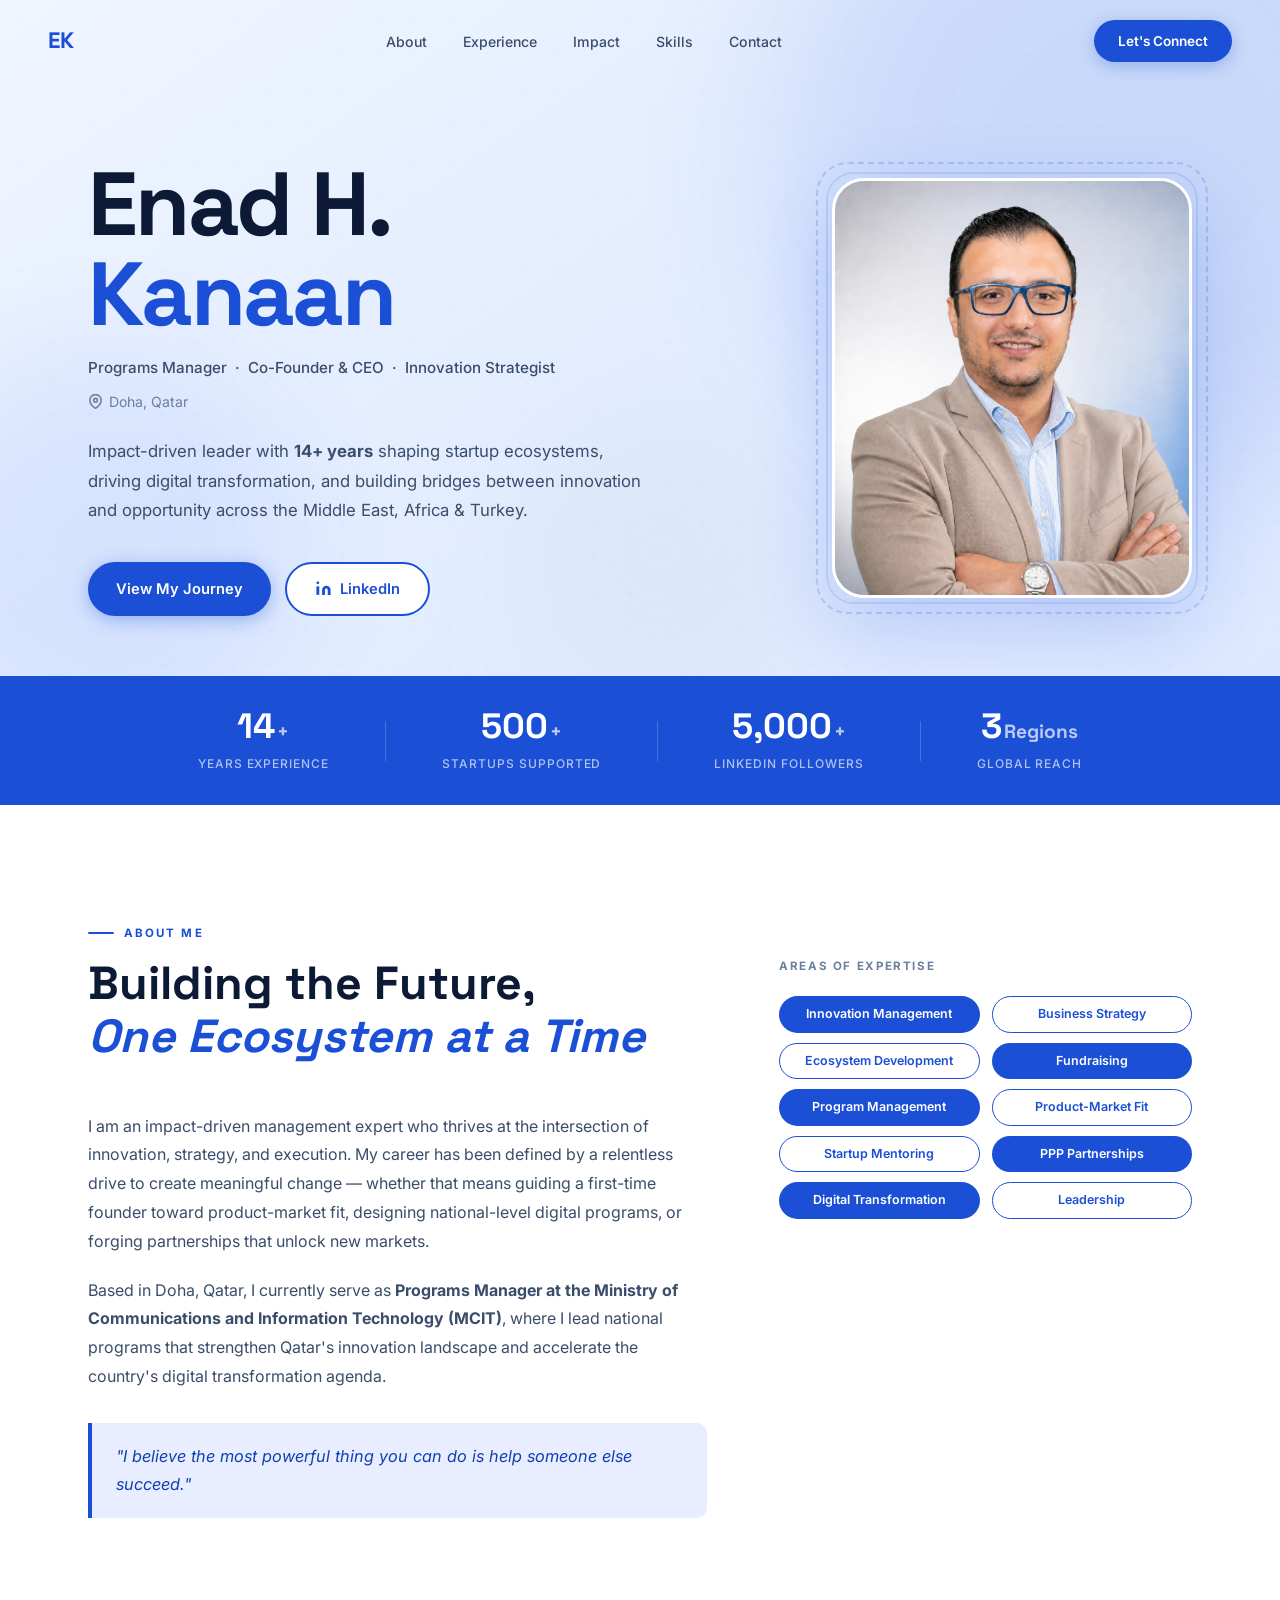
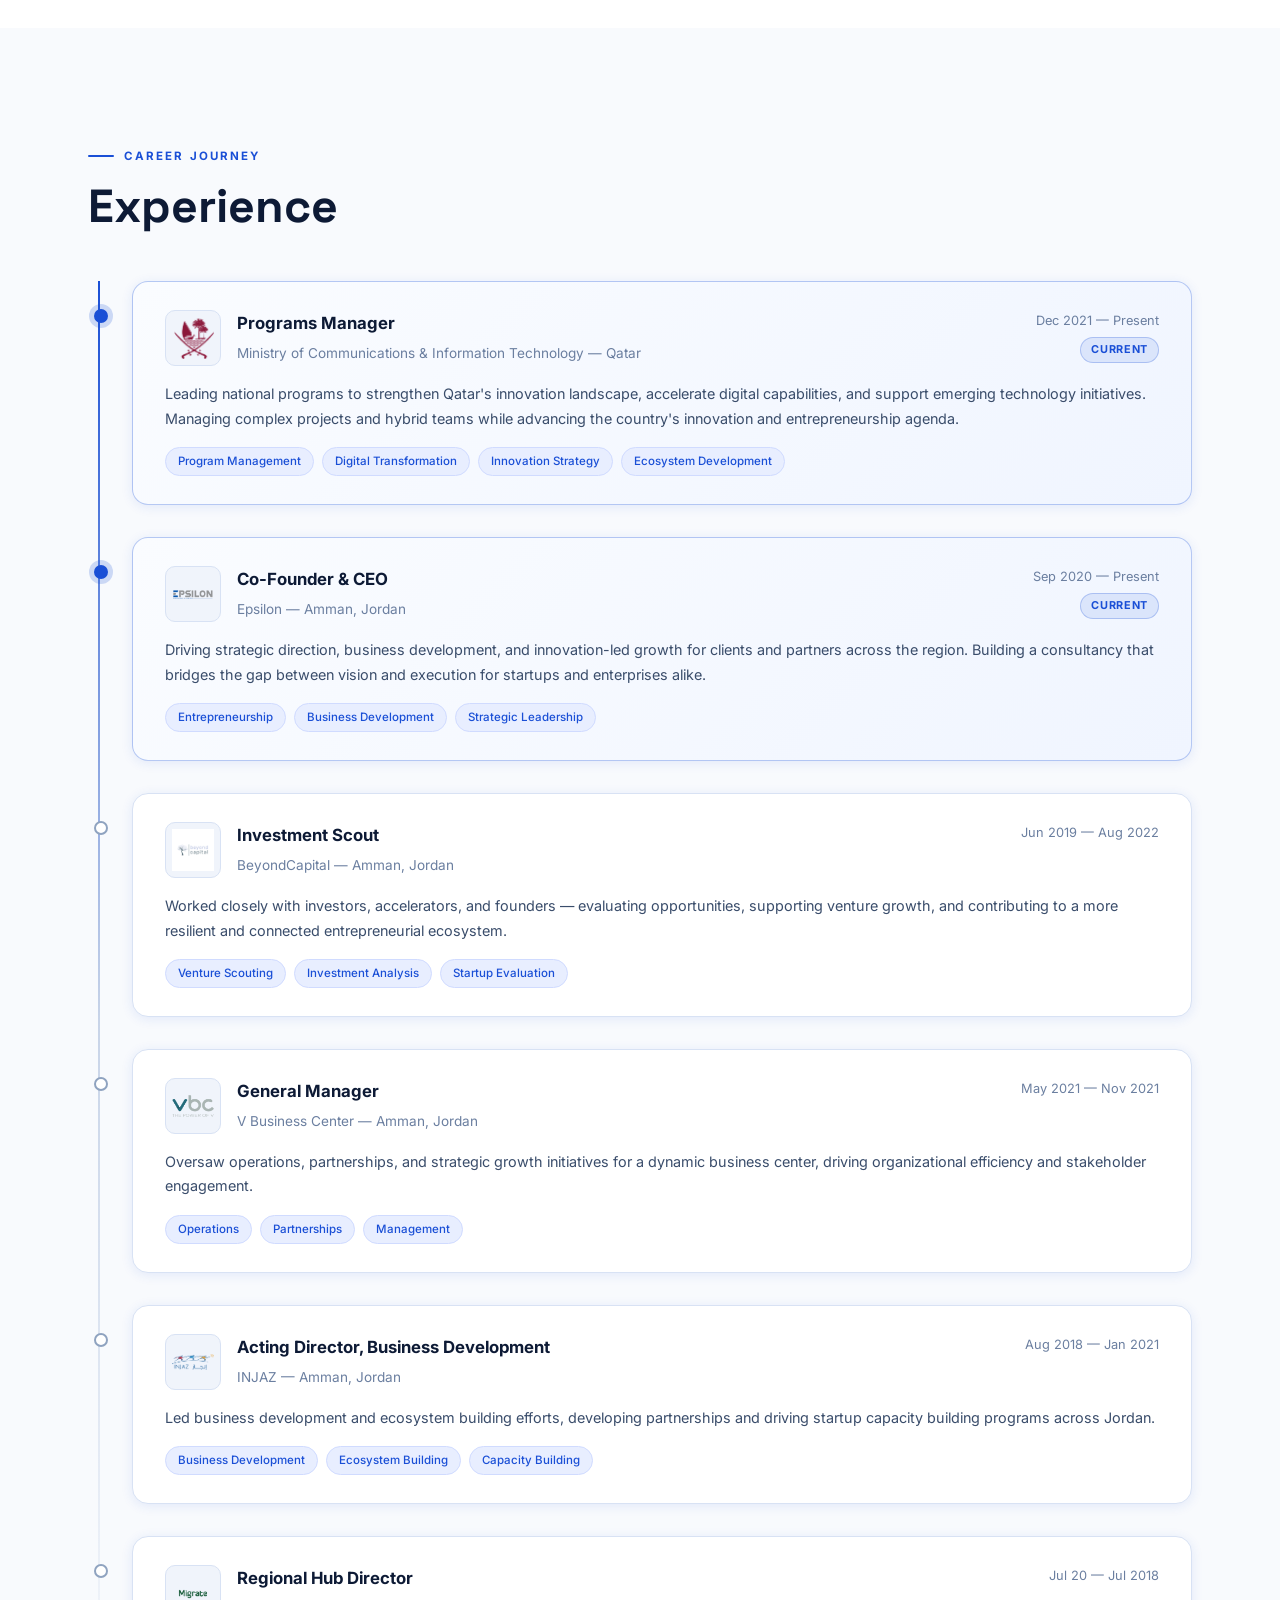
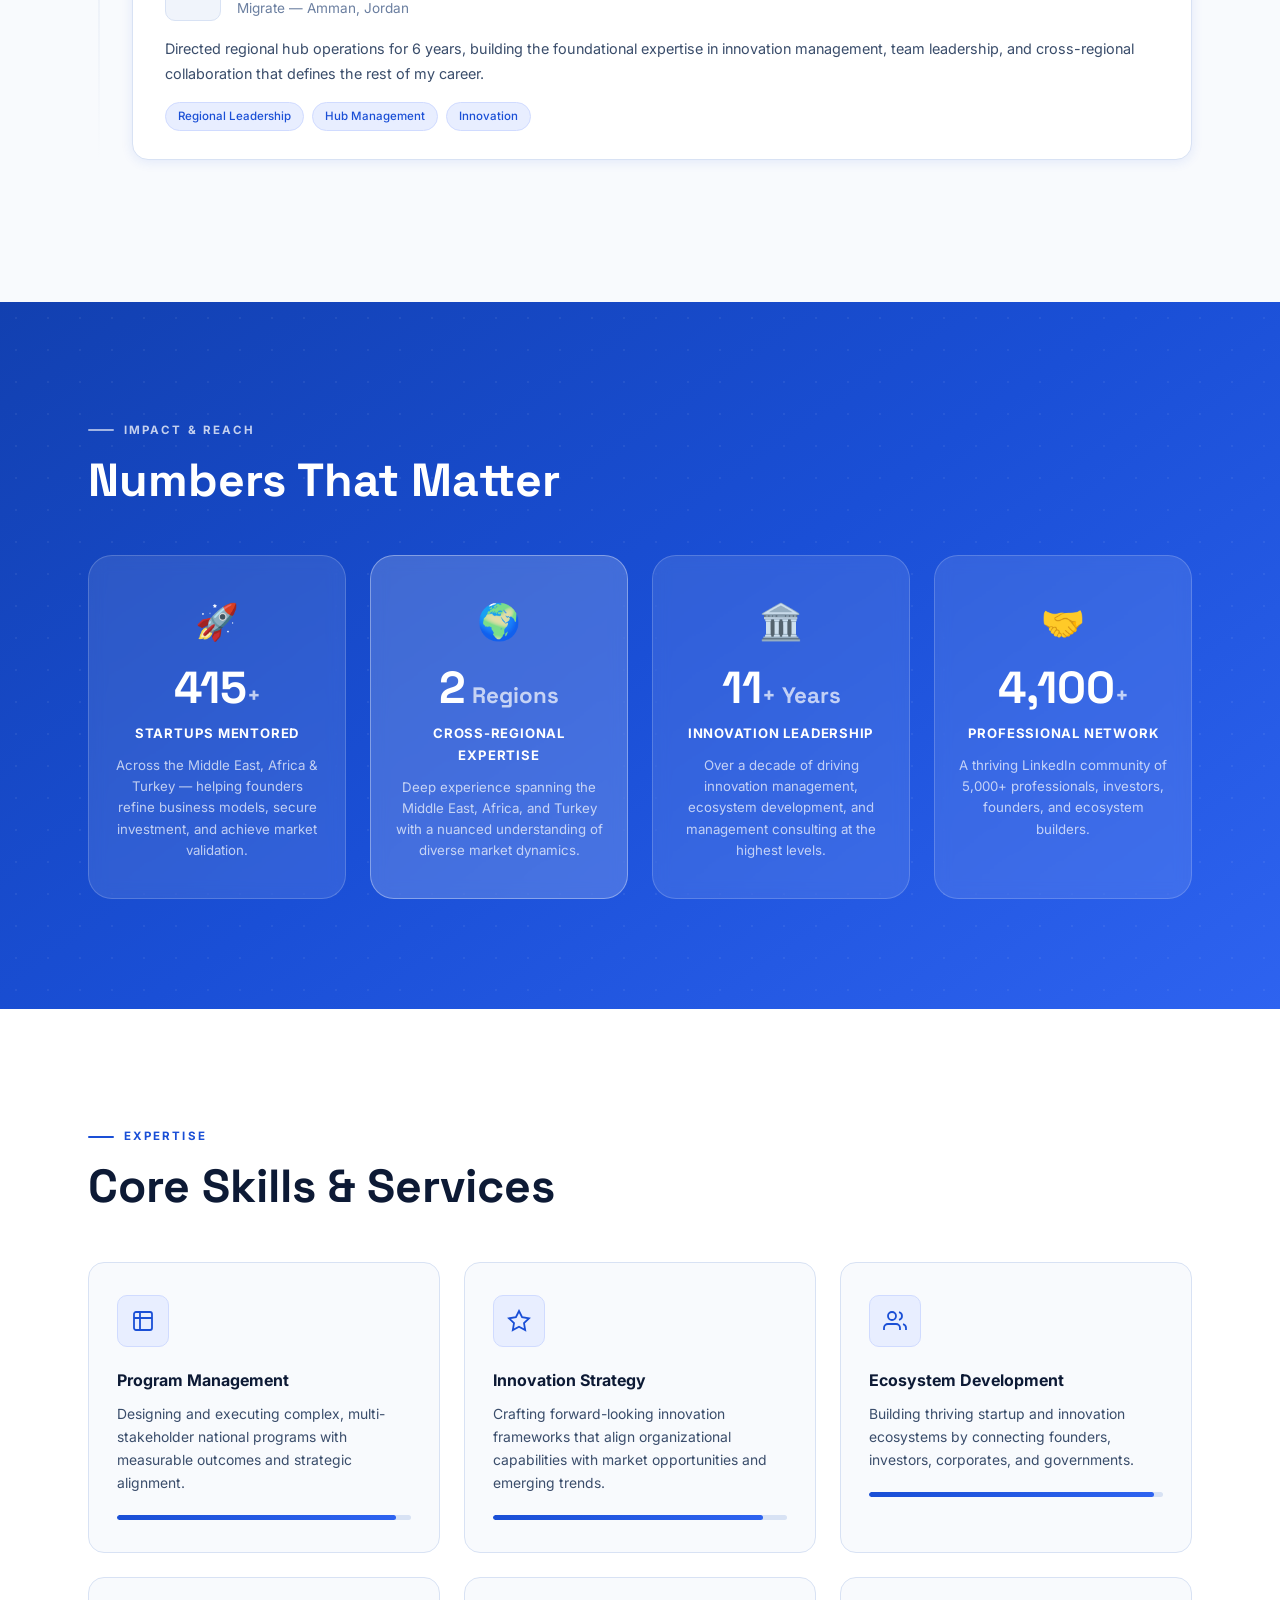
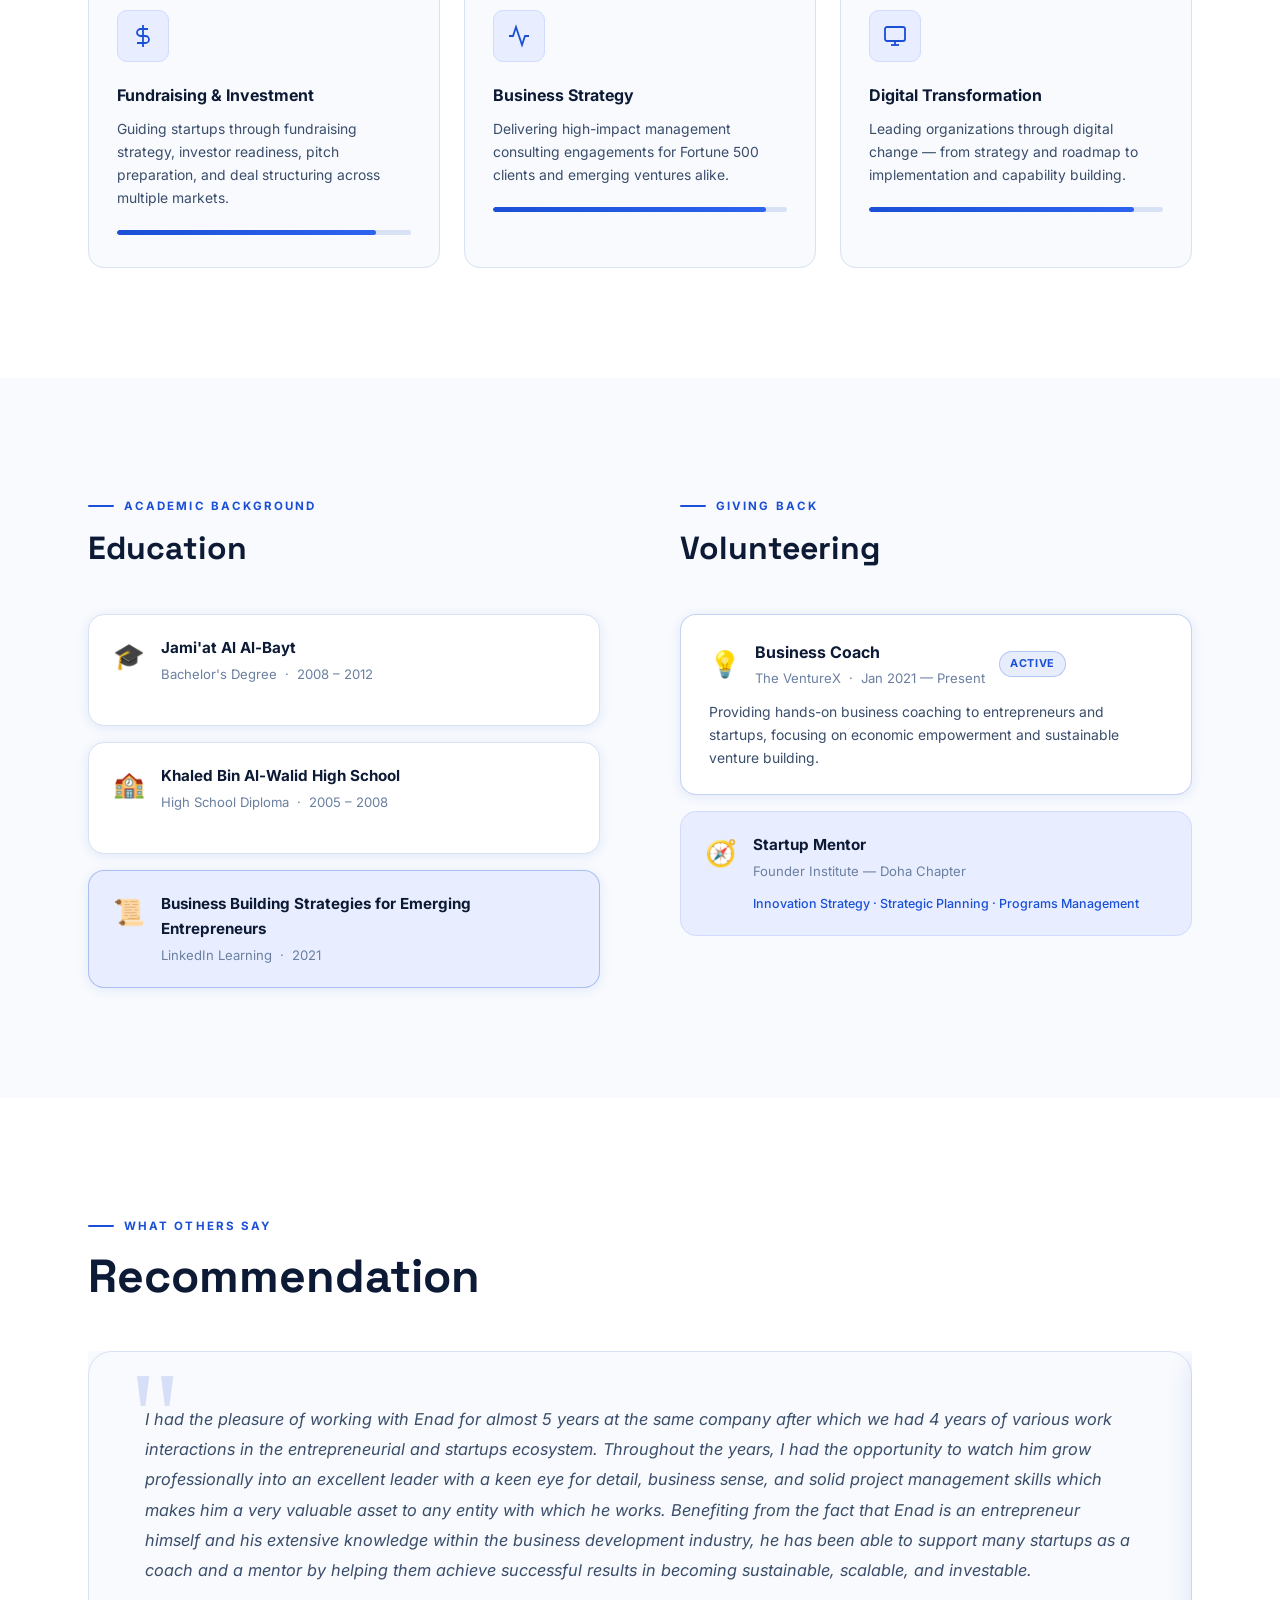
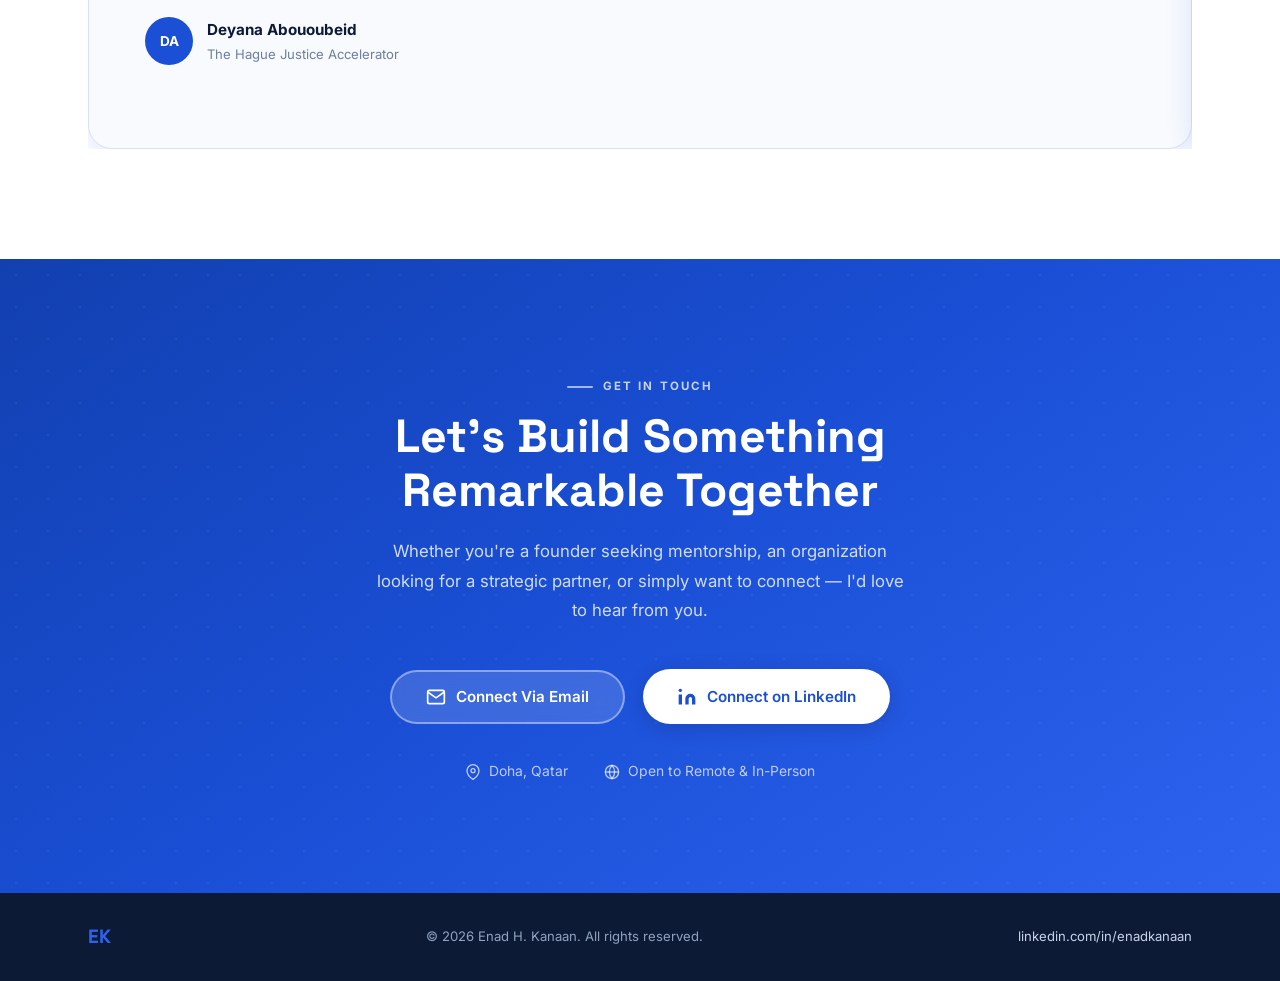
==== index.html @ f6c5026d "Update index.html" ====
<!DOCTYPE html>
<html lang="en">
<head>
  <meta charset="UTF-8" />
  <meta name="viewport" content="width=device-width, initial-scale=1.0" />
  <title>Enad H. Kanaan — Innovation Leader</title>
  <link rel="stylesheet" href="style.css" />
  <link rel="preconnect" href="https://fonts.googleapis.com" />
  <link rel="preconnect" href="https://fonts.gstatic.com" crossorigin />
  <link href="https://fonts.googleapis.com/css2?family=Inter:wght@300;400;500;600;700;800;900&family=Space+Grotesk:wght@400;500;600;700;800&display=swap" rel="stylesheet" />
  <meta name="description" content="Enad H. Kanaan is an innovation strategist, program manager, and startup ecosystem builder based in Doha, Qatar.">
  <meta name="keywords" content="Enad Kanaan, innovation strategy, startup ecosystem, program management, Qatar, Doha, entrepreneurship">
  <meta name="author" content="Enad H. Kanaan">
  <link rel="canonical" href="https://enadkanaan.com/">
  <meta property="og:title" content="Enad H. Kanaan — Innovation Leader">
  <meta property="og:description" content="Innovation strategist, program manager, and startup ecosystem builder based in Doha, Qatar.">
  <meta property="og:image" content="https://enadkanaan.com/Headshot.png">
  <meta property="og:url" content="https://enadkanaan.com/">
  <meta property="og:type" content="website">
  <meta name="twitter:card" content="summary_large_image">
  <meta name="twitter:title" content="Enad H. Kanaan — Innovation Leader">
  <meta name="twitter:description" content="Innovation strategist, program manager, and startup ecosystem builder based in Doha, Qatar.">
  <meta name="twitter:image" content="https://enadkanaan.com/Headshot.png">  
  <script type="text/javascript">
    (function(c,l,a,r,i,t,y){
        c[a]=c[a]||function(){(c[a].q=c[a].q||[]).push(arguments)};
        t=l.createElement(r);t.async=1;t.src="https://www.clarity.ms/tag/"+i;
        y=l.getElementsByTagName(r)[0];y.parentNode.insertBefore(t,y);
    })(window, document, "clarity", "script", "x38htsimf8");

    <!-- Google tag (gtag.js) -->
<script async src="https://www.googletagmanager.com/gtag/js?id=G-P5L3V31QNC"></script>
<script>
  window.dataLayer = window.dataLayer || [];
  function gtag(){dataLayer.push(arguments);}
  gtag('js', new Date());

  gtag('config', 'G-P5L3V31QNC');
</script>
</script>
</head>
<body>

  <!-- ── NAV ── -->
  <nav class="nav" id="nav">
    <div class="nav-logo">EK</div>
    <ul class="nav-links">
      <li><a href="#about">About</a></li>
      <li><a href="#experience">Experience</a></li>
      <li><a href="#impact">Impact</a></li>
      <li><a href="#skills">Skills</a></li>
      <li><a href="#contact">Contact</a></li>
    </ul>
    <a href="#contact" class="nav-cta">Let's Connect</a>
    <button class="nav-hamburger" id="hamburger" aria-label="Menu">
      <span></span><span></span><span></span>
    </button>
  </nav>

  <!-- ── HERO ── -->
  <section class="hero" id="hero">
    <div class="hero-shapes">
      <div class="shape shape-1"></div>
      <div class="shape shape-2"></div>
      <div class="shape shape-3"></div>
      <div class="hero-dots"></div>
    </div>

    <div class="hero-inner container">
      <div class="hero-content">
        <h1 class="hero-title">
          <span class="line-1">Enad H.</span>
          <span class="line-2">Kanaan</span>
        </h1>
        <p class="hero-role">Programs Manager &nbsp;·&nbsp; Co-Founder &amp; CEO &nbsp;·&nbsp; Innovation Strategist</p>
        <p class="hero-location">
          <svg width="15" height="15" viewBox="0 0 24 24" fill="none" stroke="currentColor" stroke-width="2.5"><path d="M21 10c0 7-9 13-9 13s-9-6-9-13a9 9 0 0 1 18 0z"/><circle cx="12" cy="10" r="3"/></svg>
          Doha, Qatar
        </p>
        <p class="hero-summary">
          Impact-driven leader with <strong>14+ years</strong> shaping startup ecosystems, driving digital transformation, and building bridges between innovation and opportunity across the Middle East, Africa &amp; Turkey.
        </p>
        <div class="hero-actions">
          <a href="#experience" class="btn btn-primary">View My Journey</a>
          <a href="https://www.linkedin.com/in/enadkanaan/" target="_blank" rel="noopener" class="btn btn-outline">
            <svg width="17" height="17" viewBox="0 0 24 24" fill="currentColor"><path d="M16 8a6 6 0 0 1 6 6v7h-4v-7a2 2 0 0 0-2-2 2 2 0 0 0-2 2v7h-4v-7a6 6 0 0 1 6-6z"/><rect x="2" y="9" width="4" height="12"/><circle cx="4" cy="4" r="2"/></svg>
            LinkedIn
          </a>
        </div>
      </div>

      <div class="hero-photo-wrap">
        <div class="photo-ring-outer"></div>
        <div class="photo-ring-inner"></div>
        <div class="photo-frame">
          <img src="Headshot.png" alt="Enad H. Kanaan" class="hero-photo" />
        </div>
      </div>
    </div>

    <div class="hero-stats">
      <div class="container">
        <div class="stats-row">
          <div class="stat-item">
            <div class="stat-value"><span class="stat-number" data-target="14">0</span><span class="stat-suf">+</span></div>
            <span class="stat-label">Years Experience</span>
          </div>
          <div class="stat-divider"></div>
          <div class="stat-item">
            <div class="stat-value"><span class="stat-number" data-target="500">0</span><span class="stat-suf">+</span></div>
            <span class="stat-label">Startups Supported</span>
          </div>
          <div class="stat-divider"></div>
          <div class="stat-item">
            <div class="stat-value"><span class="stat-number" data-target="5000">0</span><span class="stat-suf">+</span></div>
            <span class="stat-label">LinkedIn Followers</span>
          </div>
          <div class="stat-divider"></div>
          <div class="stat-item">
            <div class="stat-value"><span class="stat-number" data-target="3">0</span><span class="stat-suf"> Regions</span></div>
            <span class="stat-label">Global Reach</span>
          </div>
        </div>
      </div>
    </div>
  </section>

  <!-- ── ABOUT ── -->
  <section class="about section" id="about">
    <div class="container">
      <div class="section-eyebrow">About Me</div>
      <div class="about-grid">
        <div class="about-text">
          <h2 class="section-title">Building the Future,<br/><em>One Ecosystem at a Time</em></h2>
          <p>
            I am an impact-driven management expert who thrives at the intersection of innovation, strategy, and execution. My career has been defined by a relentless drive to create meaningful change — whether that means guiding a first-time founder toward product-market fit, designing national-level digital programs, or forging partnerships that unlock new markets.
          </p>
          <p>
            Based in Doha, Qatar, I currently serve as <strong>Programs Manager at the Ministry of Communications and Information Technology (MCIT)</strong>, where I lead national programs that strengthen Qatar's innovation landscape and accelerate the country's digital transformation agenda.
          </p>
          <div class="about-quote">
            <blockquote>"I believe the most powerful thing you can do is help someone else succeed."</blockquote>
          </div>
        </div>
        <div class="about-tags-col">
          <div class="tags-title">Areas of Expertise</div>
          <div class="tag-cloud">
            <span class="tag t-solid">Innovation Management</span>
            <span class="tag t-outline">Ecosystem Development</span>
            <span class="tag t-solid">Program Management</span>
            <span class="tag t-outline">Startup Mentoring</span>
            <span class="tag t-solid">Digital Transformation</span>
            <span class="tag t-outline">Business Strategy</span>
            <span class="tag t-solid">Fundraising</span>
            <span class="tag t-outline">Product-Market Fit</span>
            <span class="tag t-solid">PPP Partnerships</span>
            <span class="tag t-outline">Leadership</span>
          </div>
        </div>
      </div>
    </div>
  </section>

  <!-- ── EXPERIENCE ── -->
  <section class="experience section" id="experience">
    <div class="container">
      <div class="section-eyebrow">Career Journey</div>
      <h2 class="section-title">Experience</h2>

      <div class="timeline">

        <!-- MCIT -->
        <div class="tl-item reveal">
          <div class="tl-marker active">
            <div class="tl-dot"></div>
            <div class="tl-pulse"></div>
          </div>
          <div class="tl-card">
            <div class="tl-card-top">
              <div class="tl-logo-wrap">
                <img src="logo-mcit.png" alt="MCIT" class="tl-logo" />
              </div>
              <div class="tl-header">
                <h3>Programs Manager</h3>
                <p class="tl-org">Ministry of Communications &amp; Information Technology — Qatar</p>
              </div>
              <div class="tl-meta">
                <span class="tl-date">Dec 2021 — Present</span>
                <span class="tl-badge active-badge">Current</span>
              </div>
            </div>
            <p class="tl-desc">Leading national programs to strengthen Qatar's innovation landscape, accelerate digital capabilities, and support emerging technology initiatives. Managing complex projects and hybrid teams while advancing the country's innovation and entrepreneurship agenda.</p>
            <div class="tl-tags">
              <span>Program Management</span><span>Digital Transformation</span><span>Innovation Strategy</span><span>Ecosystem Development</span>
            </div>
          </div>
        </div>

        <!-- Epsilon -->
     <div class="tl-item reveal">
  <div class="tl-marker active">
    <div class="tl-dot"></div>
    <div class="tl-pulse"></div>
  </div>
  <div class="tl-card">
    <div class="tl-card-top">
      <div class="tl-logo-wrap">
        <img src="epsilon-logo.png" alt="Epsilon" class="tl-logo" />
      </div>
      <div class="tl-header">
        <h3>Co-Founder &amp; CEO</h3>
        <p class="tl-org">Epsilon — Amman, Jordan</p>
      </div>
      <div class="tl-meta">
        <span class="tl-date">Sep 2020 — Present</span>
        <span class="tl-badge active-badge">Current</span>
      </div>
    </div>
    <p class="tl-desc">Driving strategic direction, business development, and innovation-led growth for clients and partners across the region. Building a consultancy that bridges the gap between vision and execution for startups and enterprises alike.</p>
    <div class="tl-tags">
      <span>Entrepreneurship</span><span>Business Development</span><span>Strategic Leadership</span>
    </div>
  </div>
</div>

        <!-- BeyondCapital -->
        <div class="tl-item reveal">
          <div class="tl-marker">
            <div class="tl-dot"></div>
          </div>
          <div class="tl-card">
            <div class="tl-card-top">
              <div class="tl-logo-wrap">
                <img src="logo-beyondcapital.png" alt="BeyondCapital" class="tl-logo" />
              </div>
              <div class="tl-header">
                <h3>Investment Scout</h3>
                <p class="tl-org">BeyondCapital — Amman, Jordan</p>
              </div>
              <div class="tl-meta">
                <span class="tl-date">Jun 2019 — Aug 2022</span>
              </div>
            </div>
            <p class="tl-desc">Worked closely with investors, accelerators, and founders — evaluating opportunities, supporting venture growth, and contributing to a more resilient and connected entrepreneurial ecosystem.</p>
            <div class="tl-tags">
              <span>Venture Scouting</span><span>Investment Analysis</span><span>Startup Evaluation</span>
            </div>
          </div>
        </div>

        <!-- VBC -->
        <div class="tl-item reveal">
          <div class="tl-marker">
            <div class="tl-dot"></div>
          </div>
          <div class="tl-card">
            <div class="tl-card-top">
              <div class="tl-logo-wrap">
                <img src="logo-vbc.webp" alt="V Business Center" class="tl-logo" />
              </div>
              <div class="tl-header">
                <h3>General Manager</h3>
                <p class="tl-org">V Business Center — Amman, Jordan</p>
              </div>
              <div class="tl-meta">
                <span class="tl-date">May 2021 — Nov 2021</span>
              </div>
            </div>
            <p class="tl-desc">Oversaw operations, partnerships, and strategic growth initiatives for a dynamic business center, driving organizational efficiency and stakeholder engagement.</p>
            <div class="tl-tags">
              <span>Operations</span><span>Partnerships</span><span>Management</span>
            </div>
          </div>
        </div>

        <!-- INJAZ -->
        <div class="tl-item reveal">
          <div class="tl-marker">
            <div class="tl-dot"></div>
          </div>
          <div class="tl-card">
            <div class="tl-card-top">
              <div class="tl-logo-wrap">
                <img src="logo-injaz.png" alt="INJAZ" class="tl-logo" />
              </div>
              <div class="tl-header">
                <h3>Acting Director, Business Development</h3>
                <p class="tl-org">INJAZ — Amman, Jordan</p>
              </div>
              <div class="tl-meta">
                <span class="tl-date">Aug 2018 — Jan 2021</span>
              </div>
            </div>
            <p class="tl-desc">Led business development and ecosystem building efforts, developing partnerships and driving startup capacity building programs across Jordan.</p>
            <div class="tl-tags">
              <span>Business Development</span><span>Ecosystem Building</span><span>Capacity Building</span>
            </div>
          </div>
        </div>

        <!-- Migrate -->
        <div class="tl-item reveal">
          <div class="tl-marker">
            <div class="tl-dot"></div>
          </div>
          <div class="tl-card">
            <div class="tl-card-top">
              <div class="tl-logo-wrap">
                <img src="logo-migrate.png" alt="Migrate" class="tl-logo" />
              </div>
              <div class="tl-header">
                <h3>Regional Hub Director</h3>
                <p class="tl-org">Migrate — Amman, Jordan</p>
              </div>
              <div class="tl-meta">
                <span class="tl-date">Jul 20 — Jul 2018</span>
              </div>
            </div>
            <p class="tl-desc">Directed regional hub operations for 6 years, building the foundational expertise in innovation management, team leadership, and cross-regional collaboration that defines the rest of my career.</p>
            <div class="tl-tags">
              <span>Regional Leadership</span><span>Hub Management</span><span>Innovation</span>
            </div>
          </div>
        </div>

      </div>
    </div>
  </section>

  <!-- ── IMPACT ── -->
  <section class="impact section" id="impact">
    <div class="container">
      <div class="section-eyebrow light">Impact &amp; Reach</div>
      <h2 class="section-title light">Numbers That Matter</h2>
      <div class="impact-grid">
        <div class="impact-card reveal">
          <div class="impact-icon">🚀</div>
          <div class="impact-num-row">
            <span class="impact-number" data-target="500">0</span><span class="impact-suf">+</span>
          </div>
          <div class="impact-label">Startups Mentored</div>
          <p>Across the Middle East, Africa &amp; Turkey — helping founders refine business models, secure investment, and achieve market validation.</p>
        </div>
        <div class="impact-card impact-featured reveal">
          <div class="impact-icon">🌍</div>
          <div class="impact-num-row">
            <span class="impact-number" data-target="3">0</span><span class="impact-suf"> Regions</span>
          </div>
          <div class="impact-label">Cross-Regional Expertise</div>
          <p>Deep experience spanning the Middle East, Africa, and Turkey with a nuanced understanding of diverse market dynamics.</p>
        </div>
        <div class="impact-card reveal">
          <div class="impact-icon">🏛️</div>
          <div class="impact-num-row">
            <span class="impact-number" data-target="14">0</span><span class="impact-suf">+ Years</span>
          </div>
          <div class="impact-label">Innovation Leadership</div>
          <p>Over a decade of driving innovation management, ecosystem development, and management consulting at the highest levels.</p>
        </div>
        <div class="impact-card reveal">
          <div class="impact-icon">🤝</div>
          <div class="impact-num-row">
            <span class="impact-number" data-target="5000">0</span><span class="impact-suf">+</span>
          </div>
          <div class="impact-label">Professional Network</div>
          <p>A thriving LinkedIn community of 5,000+ professionals, investors, founders, and ecosystem builders.</p>
        </div>
      </div>
    </div>
  </section>

  <!-- ── SKILLS ── -->
  <section class="skills section" id="skills">
    <div class="container">
      <div class="section-eyebrow">Expertise</div>
      <h2 class="section-title">Core Skills &amp; Services</h2>
      <div class="skills-grid">

        <div class="skill-card reveal">
          <div class="skill-icon-wrap">
            <svg viewBox="0 0 24 24" fill="none" stroke="currentColor" stroke-width="1.8"><path d="M9 3H5a2 2 0 0 0-2 2v4m6-6h10a2 2 0 0 1 2 2v4M9 3v18m0 0h10a2 2 0 0 0 2-2V9M9 21H5a2 2 0 0 1-2-2V9m0 0h18"/></svg>
          </div>
          <h3>Program Management</h3>
          <p>Designing and executing complex, multi-stakeholder national programs with measurable outcomes and strategic alignment.</p>
          <div class="skill-bar"><div class="skill-fill" style="--w:95%"></div></div>
        </div>

        <div class="skill-card reveal">
          <div class="skill-icon-wrap">
            <svg viewBox="0 0 24 24" fill="none" stroke="currentColor" stroke-width="1.8"><polygon points="12 2 15.09 8.26 22 9.27 17 14.14 18.18 21.02 12 17.77 5.82 21.02 7 14.14 2 9.27 8.91 8.26 12 2"/></svg>
          </div>
          <h3>Innovation Strategy</h3>
          <p>Crafting forward-looking innovation frameworks that align organizational capabilities with market opportunities and emerging trends.</p>
          <div class="skill-bar"><div class="skill-fill" style="--w:92%"></div></div>
        </div>

        <div class="skill-card reveal">
          <div class="skill-icon-wrap">
            <svg viewBox="0 0 24 24" fill="none" stroke="currentColor" stroke-width="1.8"><path d="M17 21v-2a4 4 0 0 0-4-4H5a4 4 0 0 0-4 4v2"/><circle cx="9" cy="7" r="4"/><path d="M23 21v-2a4 4 0 0 0-3-3.87"/><path d="M16 3.13a4 4 0 0 1 0 7.75"/></svg>
          </div>
          <h3>Ecosystem Development</h3>
          <p>Building thriving startup and innovation ecosystems by connecting founders, investors, corporates, and governments.</p>
          <div class="skill-bar"><div class="skill-fill" style="--w:97%"></div></div>
        </div>

        <div class="skill-card reveal">
          <div class="skill-icon-wrap">
            <svg viewBox="0 0 24 24" fill="none" stroke="currentColor" stroke-width="1.8"><line x1="12" y1="1" x2="12" y2="23"/><path d="M17 5H9.5a3.5 3.5 0 0 0 0 7h5a3.5 3.5 0 0 1 0 7H6"/></svg>
          </div>
          <h3>Fundraising &amp; Investment</h3>
          <p>Guiding startups through fundraising strategy, investor readiness, pitch preparation, and deal structuring across multiple markets.</p>
          <div class="skill-bar"><div class="skill-fill" style="--w:88%"></div></div>
        </div>

        <div class="skill-card reveal">
          <div class="skill-icon-wrap">
            <svg viewBox="0 0 24 24" fill="none" stroke="currentColor" stroke-width="1.8"><polyline points="22 12 18 12 15 21 9 3 6 12 2 12"/></svg>
          </div>
          <h3>Business Strategy</h3>
          <p>Delivering high-impact management consulting engagements for Fortune 500 clients and emerging ventures alike.</p>
          <div class="skill-bar"><div class="skill-fill" style="--w:93%"></div></div>
        </div>

        <div class="skill-card reveal">
          <div class="skill-icon-wrap">
            <svg viewBox="0 0 24 24" fill="none" stroke="currentColor" stroke-width="1.8"><rect x="2" y="3" width="20" height="14" rx="2"/><line x1="8" y1="21" x2="16" y2="21"/><line x1="12" y1="17" x2="12" y2="21"/></svg>
          </div>
          <h3>Digital Transformation</h3>
          <p>Leading organizations through digital change — from strategy and roadmap to implementation and capability building.</p>
          <div class="skill-bar"><div class="skill-fill" style="--w:90%"></div></div>
        </div>

      </div>
    </div>
  </section>

  <!-- ── EDUCATION & VOLUNTEERING ── -->
  <section class="edu section" id="edu">
    <div class="container">
      <div class="edu-grid">
        <div>
          <div class="section-eyebrow">Academic Background</div>
          <h2 class="section-title small">Education</h2>
          <div class="edu-list">
            <div class="edu-card reveal">
              <div class="edu-icon">🎓</div>
              <div>
                <h3>Jami'at Al Al-Bayt</h3>
                <p>Bachelor's Degree &nbsp;·&nbsp; 2008 – 2012</p>
              </div>
            </div>
            <div class="edu-card reveal">
              <div class="edu-icon">🏫</div>
              <div>
                <h3>Khaled Bin Al-Walid High School</h3>
                <p>High School Diploma &nbsp;·&nbsp; 2005 – 2008</p>
              </div>
            </div>
            <div class="edu-card cert reveal">
              <div class="edu-icon">📜</div>
              <div>
                <h3>Business Building Strategies for Emerging Entrepreneurs</h3>
                <p>LinkedIn Learning &nbsp;·&nbsp; 2021</p>
              </div>
            </div>
          </div>
        </div>
        <div>
          <div class="section-eyebrow">Giving Back</div>
          <h2 class="section-title small">Volunteering</h2>
          <div class="vol-list">
            <div class="vol-card reveal">
              <div class="vol-top">
                <div class="edu-icon">💡</div>
                <div>
                  <h3>Business Coach</h3>
                  <p>The VentureX &nbsp;·&nbsp; Jan 2021 — Present</p>
                </div>
                <span class="tl-badge active-badge">Active</span>
              </div>
              <p>Providing hands-on business coaching to entrepreneurs and startups, focusing on economic empowerment and sustainable venture building.</p>
            </div>
            <div class="mentor-card reveal">
              <div class="edu-icon">🧭</div>
              <div>
                <h3>Startup Mentor</h3>
                <p>Founder Institute — Doha Chapter</p>
                <span class="mentor-tags">Innovation Strategy · Strategic Planning · Programs Management</span>
              </div>
            </div>
          </div>
        </div>
      </div>
    </div>
  </section>

  <!-- ── RECOMMENDATION ── -->
<section class="testimonial section">
  <div class="container">
    <div class="section-eyebrow">What Others Say</div>
    <h2 class="section-title">Recommendation</h2>

    <div class="testimonial-slider reveal">
      <div class="testimonial-track">

        <div class="testimonial-card">
          <div class="quote-icon">"</div>
          <blockquote>
            I had the pleasure of working with Enad for almost 5 years at the same company after which we had 4 years of various work interactions in the entrepreneurial and startups ecosystem. Throughout the years, I had the opportunity to watch him grow professionally into an excellent leader with a keen eye for detail, business sense, and solid project management skills which makes him a very valuable asset to any entity with which he works. Benefiting from the fact that Enad is an entrepreneur himself and his extensive knowledge within the business development industry, he has been able to support many startups as a coach and a mentor by helping them achieve successful results in becoming sustainable, scalable, and investable.
          </blockquote>
          <div class="testimonial-author">
            <div class="author-av">DA</div>
            <div>
              <strong>Deyana Abououbeid</strong>
              <p>The Hague Justice Accelerator</p>
            </div>
          </div>
        </div>

        <div class="testimonial-card">
          <div class="quote-icon">"</div>
          <blockquote>
            My recommendation of Enad is based on more than 14 years of professional experience working alongside him, as well as witnessing his continuous growth and unwavering integrity. Enad combines strategic thinking, innovation, and strong execution with a genuine commitment to creating impact. He is a trusted professional who leads with purpose, embraces continuous learning, and consistently earns the respect of colleagues, partners, and stakeholders. Enad is a true added value to everyone who works with him — someone who gets things done and consistently brings smart, effective solutions.
          </blockquote>
          <div class="testimonial-author">
            <div class="author-av">AB</div>
            <div>
              <strong>Alaa AlBashir</strong>
              <p>Qatar Charity</p>
            </div>
          </div>
        </div>

        <div class="testimonial-card">
          <div class="quote-icon">"</div>
          <blockquote>
            I’ve had the chance to work closely with Enad through the partnership between the TASMU Accelerator and the DIC under MCIT, and he is easily one of the most dedicated ecosystem enablers I have worked with. His depth of experience shows in everything he does, from program management, strategy development, consultancy engagements to startups support. But what really sets Enad apart is how he shows up as a person. Throughout our collaboration, he has always gone out of his way to be supportive, collaborative, and solution-oriented whenever needed. Over time, he’s become someone I don’t just respect as a professional peer, but someone I genuinely consider a friend. Anyone who gets to build, collaborate, or innovate alongside Enad is in great hands, and I can't recommend him highly enough.
          </blockquote>
          <div class="testimonial-author">
            <div class="author-av">MS</div>
            <div>
              <strong>Mohammad Shahin</strong>
              <p>Tasmu Accelerator</p>
            </div>
          </div>
        </div>

      </div>
    </div>
  </div>
</section>

  <!-- ── CONTACT ── -->
  <section class="contact section" id="contact">
    <div class="contact-inner">
      <div class="container">
        <div class="section-eyebrow light">Get In Touch</div>
        <h2 class="section-title light">Let's Build Something<br/>Remarkable Together</h2>
        <p class="contact-sub">Whether you're a founder seeking mentorship, an organization looking for a strategic partner, or simply want to connect — I'd love to hear from you.</p>
        <div class="contact-btns">
          <button type="button" class="cbtn cbtn-email" id="openContactModal" aria-haspopup="dialog" aria-controls="contactModal">
            <svg width="20" height="20" viewBox="0 0 24 24" fill="none" stroke="currentColor" stroke-width="2"><path d="M4 4h16c1.1 0 2 .9 2 2v12c0 1.1-.9 2-2 2H4c-1.1 0-2-.9-2-2V6c0-1.1.9-2 2-2z"/><polyline points="22,6 12,13 2,6"/></svg>
            Connect Via Email
          </button>
          <a href="https://www.linkedin.com/in/enadkanaan/" target="_blank" rel="noopener" class="cbtn cbtn-linkedin">
            <svg width="20" height="20" viewBox="0 0 24 24" fill="currentColor"><path d="M16 8a6 6 0 0 1 6 6v7h-4v-7a2 2 0 0 0-2-2 2 2 0 0 0-2 2v7h-4v-7a6 6 0 0 1 6-6z"/><rect x="2" y="9" width="4" height="12"/><circle cx="4" cy="4" r="2"/></svg>
            Connect on LinkedIn
          </a>
        </div>
        <div class="contact-info">
          <span>
            <svg width="16" height="16" viewBox="0 0 24 24" fill="none" stroke="currentColor" stroke-width="2"><path d="M21 10c0 7-9 13-9 13s-9-6-9-13a9 9 0 0 1 18 0z"/><circle cx="12" cy="10" r="3"/></svg>
            Doha, Qatar
          </span>
          <span>
            <svg width="16" height="16" viewBox="0 0 24 24" fill="none" stroke="currentColor" stroke-width="2"><circle cx="12" cy="12" r="10"/><line x1="2" y1="12" x2="22" y2="12"/><path d="M12 2a15.3 15.3 0 0 1 4 10 15.3 15.3 0 0 1-4 10 15.3 15.3 0 0 1-4-10 15.3 15.3 0 0 1 4-10z"/></svg>
            Open to Remote &amp; In-Person
          </span>
        </div>
      </div>
    </div>
  </section>

  <div class="contact-modal" id="contactModal" aria-hidden="true">
    <div class="contact-modal-backdrop" data-close-modal></div>
    <div class="contact-modal-card" role="dialog" aria-modal="true" aria-labelledby="contactModalTitle">
      <button type="button" class="contact-modal-close" id="closeContactModal" aria-label="Close contact form">&times;</button>
      <div class="section-eyebrow contact-modal-eyebrow">Connect Via Email</div>
      <h3 id="contactModalTitle">Send an Inquiry</h3>
      <p>Fill in the details below and I will get back to you.</p>

      <form action="https://formsubmit.co/enadk90@gmail.com" method="POST" class="contact-modal-form">
        <input type="hidden" name="_subject" value="New inquiry from enadkanaan.com">
        <input type="hidden" name="_captcha" value="false">
        <input type="hidden" name="_template" value="table">

        <div class="contact-modal-grid">
          <input type="text" name="name" placeholder="Your name" required>
          <input type="email" name="email" placeholder="Your email" required>
        </div>

        <input type="tel" name="phone" placeholder="Phone number" required>
        <textarea name="inquiry" placeholder="Inquiry" required></textarea>

        <button type="submit" class="contact-modal-submit">Submit</button>
      </form>
    </div>
  </div>

  <!-- ── FOOTER ── -->
  <footer class="footer">
    <div class="container">
      <div class="footer-row">
        <div class="footer-logo">EK</div>
        <p>© 2026 Enad H. Kanaan. All rights reserved.</p>
        <a href="https://www.linkedin.com/in/enadkanaan/" target="_blank" rel="noopener">linkedin.com/in/enadkanaan</a>
      </div>
    </div>
  </footer>

  <script>
    // ── Sticky nav ──
    const nav = document.getElementById('nav');
    window.addEventListener('scroll', () => {
      nav.classList.toggle('scrolled', window.scrollY > 60);
    });

    // ── Hamburger ──
    const hamburger = document.getElementById('hamburger');
    const navLinks  = document.querySelector('.nav-links');
    hamburger.addEventListener('click', () => {
      hamburger.classList.toggle('open');
      navLinks.classList.toggle('open');
    });

    // ── Smooth scroll ──
    document.querySelectorAll('a[href^="#"]').forEach(a => {
      a.addEventListener('click', e => {
        e.preventDefault();
        const t = document.querySelector(a.getAttribute('href'));
        if (t) t.scrollIntoView({ behavior: 'smooth' });
        navLinks.classList.remove('open');
        hamburger.classList.remove('open');
      });
    });

    // ── Counter ──
    function animateCounter(el) {
      const target = +el.dataset.target;
      const duration = 1600;
      const step = target / (duration / 16);
      let cur = 0;
      const t = setInterval(() => {
        cur = Math.min(cur + step, target);
        el.textContent = Math.floor(cur).toLocaleString();
        if (cur >= target) clearInterval(t);
      }, 16);
    }

    // ── Intersection Observer ──
    const io = new IntersectionObserver((entries) => {
      entries.forEach(entry => {
        if (entry.isIntersecting) {
          entry.target.classList.add('visible');
          entry.target.querySelectorAll('[data-target]').forEach(animateCounter);
          io.unobserve(entry.target);
        }
      });
    }, { threshold: 0.12 });

    document.querySelectorAll('.section, .hero-stats, .reveal, .tl-item').forEach(el => io.observe(el));

    // ── Skill bars ──
    const skillIo = new IntersectionObserver((entries) => {
      entries.forEach(entry => {
        if (entry.isIntersecting) {
          entry.target.querySelectorAll('.skill-fill').forEach(b => {
            b.style.width = b.style.getPropertyValue('--w');
          });
          skillIo.unobserve(entry.target);
        }
      });
    }, { threshold: 0.2 });
    document.querySelectorAll('.skills-grid').forEach(el => skillIo.observe(el));

    // ── Hero counters on load ──
    setTimeout(() => {
      document.querySelectorAll('.stats-row [data-target]').forEach(animateCounter);
    }, 700);
  </script>
  <script>
    const contactModal = document.getElementById('contactModal');
    const openContactModal = document.getElementById('openContactModal');
    const closeContactModal = document.getElementById('closeContactModal');
    const modalCloseTargets = document.querySelectorAll('[data-close-modal]');

    function openEmailModal() {
      contactModal.classList.add('open');
      contactModal.setAttribute('aria-hidden', 'false');
      document.body.classList.add('modal-open');
      closeContactModal.focus();
    }

    function closeEmailModal() {
      contactModal.classList.remove('open');
      contactModal.setAttribute('aria-hidden', 'true');
      document.body.classList.remove('modal-open');
      openContactModal.focus();
    }

    if (contactModal && openContactModal && closeContactModal) {
      openContactModal.addEventListener('click', openEmailModal);
      closeContactModal.addEventListener('click', closeEmailModal);
      modalCloseTargets.forEach(target => target.addEventListener('click', closeEmailModal));
      document.addEventListener('keydown', e => {
        if (e.key === 'Escape' && contactModal.classList.contains('open')) closeEmailModal();
      });
    }
  </script>
    <script>
    const testimonialTrack = document.querySelector('.testimonial-track');
    const testimonialCards = document.querySelectorAll('.testimonial-track .testimonial-card');

    let testimonialIndex = 0;

    function moveTestimonials() {
      testimonialIndex = (testimonialIndex + 1) % testimonialCards.length;
      testimonialTrack.style.transform = `translateX(-${testimonialIndex * 100}%)`;
    }

    if (testimonialTrack && testimonialCards.length > 1) {
      setInterval(moveTestimonials, 5000);
    }
  </script>

</body>
</html>
---- style.css ----
/* ════════════════════════════════════════════════
   ENAD H. KANAAN — Personal Portfolio
   Theme: Bright · Royal Blue (#1a4fd6) + Silver (#c8d4e8)
   ════════════════════════════════════════════════ */

/* ── Reset ── */
*, *::before, *::after { box-sizing: border-box; margin: 0; padding: 0; }

:root {
  /* ── Palette ── */
  --royal:       #1a4fd6;
  --royal-dark:  #1240b0;
  --royal-light: #2e63f0;
  --royal-pale:  #e8eeff;
  --royal-mid:   #d0dbff;

  --silver:      #c8d4e8;
  --silver-dark: #8fa3c0;
  --silver-light:#f0f4fb;
  --silver-pale: #f8fafd;

  --white:       #ffffff;
  --text-dark:   #0d1a35;
  --text-mid:    #3a4d6b;
  --text-soft:   #6b7fa0;

  --border:      #d8e2f4;
  --border-2:    #c0cfea;

  --shadow-sm:   0 2px 12px rgba(26,79,214,0.10);
  --shadow-md:   0 6px 28px rgba(26,79,214,0.14);
  --shadow-lg:   0 16px 56px rgba(26,79,214,0.18);
  --shadow-xl:   0 28px 80px rgba(26,79,214,0.22);

  --radius:      16px;
  --radius-sm:   10px;
  --radius-lg:   24px;
  --radius-xl:   32px;

  --font-sans:   'Inter', system-ui, sans-serif;
  --font-disp:   'Space Grotesk', system-ui, sans-serif;
}

html { scroll-behavior: smooth; font-size: 16px; }

body {
  background: var(--white);
  color: var(--text-dark);
  font-family: var(--font-sans);
  line-height: 1.65;
  overflow-x: hidden;
  -webkit-font-smoothing: antialiased;
}

a { text-decoration: none; color: inherit; }
img { display: block; max-width: 100%; }
strong { font-weight: 700; }
em { font-style: italic; color: var(--royal); }

::-webkit-scrollbar { width: 6px; }
::-webkit-scrollbar-track { background: var(--silver-pale); }
::-webkit-scrollbar-thumb { background: var(--royal); border-radius: 3px; }

/* ── Container ── */
.container { max-width: 1160px; margin: 0 auto; padding: 0 28px; }

/* ── Section Shared ── */
.section { padding: 110px 0; }

.section-eyebrow {
  display: inline-flex;
  align-items: center;
  gap: 10px;
  font-size: 0.72rem;
  font-weight: 700;
  letter-spacing: 0.18em;
  text-transform: uppercase;
  color: var(--royal);
  margin-bottom: 14px;
}
.section-eyebrow::before {
  content: '';
  display: block;
  width: 26px; height: 2px;
  background: var(--royal);
  border-radius: 1px;
}
.section-eyebrow.light { color: rgba(255,255,255,0.75); }
.section-eyebrow.light::before { background: rgba(255,255,255,0.6); }

.section-title {
  font-family: var(--font-disp);
  font-size: clamp(2rem, 3.8vw, 2.9rem);
  font-weight: 700;
  line-height: 1.15;
  color: var(--text-dark);
  margin-bottom: 48px;
}
.section-title.small { font-size: clamp(1.5rem, 2.8vw, 2rem); }
.section-title.light { color: var(--white); }

/* ── NAV ── */
.nav {
  position: fixed;
  top: 0; left: 0; right: 0;
  z-index: 1000;
  display: flex;
  align-items: center;
  justify-content: space-between;
  padding: 20px 48px;
  transition: all 0.3s ease;
}
.nav.scrolled {
  background: rgba(255,255,255,0.95);
  backdrop-filter: blur(16px);
  -webkit-backdrop-filter: blur(16px);
  border-bottom: 1px solid var(--border);
  padding: 14px 48px;
  box-shadow: var(--shadow-sm);
}
.nav-logo {
  font-family: var(--font-disp);
  font-size: 1.4rem;
  font-weight: 800;
  color: var(--royal);
  letter-spacing: -0.02em;
}
.nav-links {
  display: flex;
  list-style: none;
  gap: 36px;
}
.nav-links a {
  font-size: 0.88rem;
  font-weight: 500;
  color: var(--text-mid);
  transition: color 0.2s;
}
.nav-links a:hover { color: var(--royal); }
.nav-cta {
  font-size: 0.85rem;
  font-weight: 600;
  padding: 10px 24px;
  border-radius: 50px;
  background: var(--royal);
  color: var(--white);
  transition: background 0.2s, transform 0.2s, box-shadow 0.2s;
  box-shadow: 0 4px 16px rgba(26,79,214,0.3);
}
.nav-cta:hover {
  background: var(--royal-dark);
  transform: translateY(-1px);
  box-shadow: 0 6px 22px rgba(26,79,214,0.4);
}
.nav-hamburger {
  display: none;
  flex-direction: column;
  gap: 5px;
  background: none;
  border: none;
  cursor: pointer;
  padding: 4px;
}
.nav-hamburger span {
  display: block;
  width: 24px; height: 2px;
  background: var(--text-dark);
  border-radius: 1px;
  transition: all 0.3s;
}
.nav-hamburger.open span:nth-child(1) { transform: translateY(7px) rotate(45deg); }
.nav-hamburger.open span:nth-child(2) { opacity: 0; }
.nav-hamburger.open span:nth-child(3) { transform: translateY(-7px) rotate(-45deg); }

/* ── HERO ── */
.hero {
  background: linear-gradient(145deg, #f0f5ff 0%, #e4eeff 40%, #dce8ff 100%);
  padding-top: 90px;
  position: relative;
  overflow: hidden;
}
.hero-shapes {
  position: absolute;
  inset: 0;
  pointer-events: none;
  z-index: 0;
}
.shape {
  position: absolute;
  border-radius: 50%;
  opacity: 0.12;
}
.shape-1 {
  width: 700px; height: 700px;
  background: var(--royal);
  top: -200px; right: -200px;
  filter: blur(80px);
}
.shape-2 {
  width: 400px; height: 400px;
  background: var(--royal-light);
  bottom: 60px; left: -100px;
  filter: blur(60px);
  opacity: 0.08;
}
.shape-3 {
  width: 300px; height: 300px;
  background: var(--silver);
  top: 50%; left: 40%;
  filter: blur(50px);
  opacity: 0.2;
}
.hero-dots {
  position: absolute;
  inset: 0;
  background-image: radial-gradient(var(--royal) 1px, transparent 1px);
  background-size: 36px 36px;
  opacity: 0.05;
}

.hero-inner {
  position: relative;
  z-index: 1;
  display: grid;
  grid-template-columns: 1fr auto;
  gap: 60px;
  align-items: center;
  padding-top: 70px;
  padding-bottom: 60px;
}

/* ── Hero Content ── */
.hero-badge {
  display: inline-flex;
  align-items: center;
  gap: 8px;
  font-size: 0.78rem;
  font-weight: 600;
  color: var(--royal);
  background: rgba(26,79,214,0.1);
  border: 1px solid rgba(26,79,214,0.2);
  padding: 6px 16px;
  border-radius: 50px;
  margin-bottom: 24px;
  animation: fadeUp 0.6s ease both;
}
.badge-dot {
  width: 7px; height: 7px;
  background: #22c55e;
  border-radius: 50%;
  animation: pulse 2s ease infinite;
}
@keyframes pulse {
  0%,100% { opacity:1; transform:scale(1); }
  50%      { opacity:0.5; transform:scale(1.5); }
}

.hero-title {
  font-family: var(--font-disp);
  font-size: clamp(3.2rem, 7vw, 6rem);
  font-weight: 800;
  line-height: 1.0;
  letter-spacing: -0.03em;
  margin-bottom: 16px;
}
.line-1 {
  display: block;
  color: var(--text-dark);
  animation: fadeUp 0.7s 0.1s ease both;
}
.line-2 {
  display: block;
  color: var(--royal);
  animation: fadeUp 0.7s 0.2s ease both;
}
@keyframes fadeUp {
  from { opacity:0; transform:translateY(24px); }
  to   { opacity:1; transform:translateY(0); }
}

.hero-role {
  font-size: 0.95rem;
  font-weight: 500;
  color: var(--text-mid);
  margin-bottom: 10px;
  animation: fadeUp 0.7s 0.3s ease both;
}
.hero-location {
  display: flex;
  align-items: center;
  gap: 6px;
  font-size: 0.88rem;
  color: var(--text-soft);
  margin-bottom: 24px;
  animation: fadeUp 0.7s 0.35s ease both;
}
.hero-summary {
  font-size: 1.05rem;
  color: var(--text-mid);
  line-height: 1.75;
  max-width: 560px;
  margin-bottom: 36px;
  animation: fadeUp 0.7s 0.4s ease both;
}
.hero-actions {
  display: flex;
  gap: 14px;
  flex-wrap: wrap;
  animation: fadeUp 0.7s 0.5s ease both;
}

/* ── Buttons ── */
.btn {
  display: inline-flex;
  align-items: center;
  gap: 8px;
  font-size: 0.92rem;
  font-weight: 600;
  padding: 13px 28px;
  border-radius: 50px;
  transition: all 0.22s ease;
  cursor: pointer;
}
.btn-primary {
  background: var(--royal);
  color: var(--white);
  box-shadow: 0 4px 18px rgba(26,79,214,0.35);
}
.btn-primary:hover {
  background: var(--royal-dark);
  transform: translateY(-2px);
  box-shadow: 0 8px 28px rgba(26,79,214,0.45);
}
.btn-outline {
  background: var(--white);
  color: var(--royal);
  border: 2px solid var(--royal);
}
.btn-outline:hover {
  background: var(--royal-pale);
  transform: translateY(-2px);
}

/* ── Hero Photo ── */
.hero-photo-wrap {
  position: relative;
  width: 360px;
  height: 420px;
  flex-shrink: 0;
  animation: fadeUp 0.8s 0.3s ease both;
}
.photo-ring-outer {
  position: absolute;
  inset: -16px;
  border-radius: var(--radius-xl);
  border: 2px dashed rgba(26,79,214,0.2);
  animation: spinSlow 20s linear infinite;
}
.photo-ring-inner {
  position: absolute;
  inset: -6px;
  border-radius: calc(var(--radius-xl) - 4px);
  border: 2px solid rgba(26,79,214,0.12);
}
@keyframes spinSlow {
  from { transform: rotate(0deg); }
  to   { transform: rotate(360deg); }
}
.photo-frame {
  width: 100%;
  height: 100%;
  border-radius: var(--radius-xl);
  overflow: hidden;
  background: linear-gradient(160deg, var(--royal-pale), var(--royal-mid));
  box-shadow: var(--shadow-xl);
  border: 3px solid var(--white);
}
.hero-photo {
  width: 100%;
  height: 100%;
  object-fit: cover;
  object-position: center top;
}
.photo-badge {
  position: absolute;
  background: var(--white);
  border: 2px solid var(--border);
  border-radius: var(--radius);
  padding: 10px 18px;
  box-shadow: var(--shadow-md);
  display: flex;
  flex-direction: column;
  align-items: center;
  gap: 2px;
  min-width: 90px;
}
.badge-top { top: 20px; left: -30px; }
.badge-bottom { bottom: 30px; right: -30px; }
.pb-num {
  font-family: var(--font-disp);
  font-size: 1.4rem;
  font-weight: 800;
  color: var(--royal);
  line-height: 1;
}
.pb-label {
  font-size: 0.7rem;
  font-weight: 600;
  color: var(--text-soft);
  text-transform: uppercase;
  letter-spacing: 0.06em;
}

/* ── Hero Stats Bar ── */
.hero-stats {
  position: relative;
  z-index: 1;
  background: var(--royal);
  padding: 32px 0;
}
.stats-row {
  display: flex;
  align-items: center;
  justify-content: center;
  gap: 0;
  flex-wrap: wrap;
}
.stat-item {
  display: flex;
  flex-direction: column;
  align-items: center;
  padding: 0 56px;
  gap: 4px;
}
.stat-value {
  display: inline-flex;
  align-items: baseline;
  justify-content: center;
  gap: 2px;
  white-space: nowrap;
}
.stat-number {
  font-family: var(--font-disp);
  font-size: 2.2rem;
  font-weight: 800;
  color: var(--white);
  line-height: 1;
  display: inline;
}
.stat-suf {
  font-family: var(--font-disp);
  font-size: 1.2rem;
  font-weight: 700;
  color: rgba(255,255,255,0.7);
  display: inline;
}
.stat-label {
  font-size: 0.75rem;
  color: rgba(255,255,255,0.65);
  font-weight: 500;
  text-transform: uppercase;
  letter-spacing: 0.08em;
  margin-top: 2px;
}
.stat-divider {
  width: 1px;
  height: 40px;
  background: rgba(255,255,255,0.2);
  flex-shrink: 0;
}

/* ── ABOUT ── */
.about { background: var(--white); }
.about-grid {
  display: grid;
  grid-template-columns: 1.5fr 1fr;
  gap: 72px;
  align-items: start;
}
.about-text p {
  color: var(--text-mid);
  font-size: 1rem;
  line-height: 1.8;
  margin-bottom: 20px;
}
.about-quote {
  margin-top: 32px;
  padding: 20px 24px;
  border-left: 4px solid var(--royal);
  background: var(--royal-pale);
  border-radius: 0 var(--radius-sm) var(--radius-sm) 0;
}
.about-quote blockquote {
  font-size: 1.02rem;
  font-style: italic;
  color: var(--royal-dark);
  line-height: 1.7;
}
.tags-title {
  font-size: 0.72rem;
  font-weight: 700;
  letter-spacing: 0.14em;
  text-transform: uppercase;
  color: var(--text-soft);
  margin-bottom: 20px;
}
.tag-cloud {
  display: grid;
  grid-template-rows: repeat(5, auto);
  grid-template-columns: repeat(2, minmax(0, 1fr));
  grid-auto-flow: column;
  gap: 10px 12px;
}
.tag {
  display: flex;
  align-items: center;
  justify-content: center;
  width: 100%;
  min-height: 34px;
  text-align: center;
  font-size: 0.78rem;
  font-weight: 600;
  padding: 7px 16px;
  border-radius: 50px;
  transition: all 0.2s;
}
.t-solid {
  background: var(--royal);
  color: var(--white);
}
.t-solid:hover { background: var(--royal-dark); }
.t-outline {
  background: var(--white);
  color: var(--royal);
  border: 1.5px solid var(--royal);
}
.t-outline:hover { background: var(--royal-pale); }

/* ── EXPERIENCE ── */
.experience { background: var(--silver-pale); }
.timeline {
  position: relative;
  padding-left: 44px;
}
.timeline::before {
  content: '';
  position: absolute;
  left: 10px; top: 0; bottom: 0;
  width: 2px;
  background: linear-gradient(to bottom, var(--royal), var(--silver), transparent);
}
.tl-item {
  position: relative;
  margin-bottom: 32px;
}
.tl-marker {
  position: absolute;
  left: -38px;
  top: 28px;
}
.tl-dot {
  width: 14px; height: 14px;
  border-radius: 50%;
  background: var(--white);
  border: 2.5px solid var(--silver-dark);
}
.tl-marker.active .tl-dot {
  background: var(--royal);
  border-color: var(--royal);
}
.tl-pulse {
  position: absolute;
  top: -5px; left: -5px;
  width: 24px; height: 24px;
  border-radius: 50%;
  background: rgba(26,79,214,0.2);
  animation: pulsing 2s ease infinite;
}
@keyframes pulsing {
  0%,100% { transform:scale(1); opacity:0.8; }
  50%      { transform:scale(1.7); opacity:0; }
}

.tl-card {
  background: var(--white);
  border: 1.5px solid var(--border);
  border-radius: var(--radius);
  padding: 28px 32px;
  box-shadow: var(--shadow-sm);
  transition: all 0.3s ease;
}
.tl-card:hover {
  border-color: var(--royal);
  box-shadow: var(--shadow-md);
  transform: translateX(4px);
}
.tl-item:has(.tl-marker.active) .tl-card {
  border-color: rgba(26,79,214,0.3);
  background: linear-gradient(135deg, #fafcff, #f0f5ff);
}

.tl-card-top {
  display: flex;
  align-items: flex-start;
  gap: 16px;
  margin-bottom: 16px;
  flex-wrap: wrap;
}
.tl-logo-wrap {
  width: 56px; height: 56px;
  border-radius: var(--radius-sm);
  overflow: hidden;
  background: var(--silver-light);
  border: 1.5px solid var(--border);
  display: flex;
  align-items: center;
  justify-content: center;
  flex-shrink: 0;
}
.tl-logo-wrap.epsilon-logo {
  background: linear-gradient(135deg, var(--royal), var(--royal-light));
  font-family: var(--font-disp);
  font-size: 1.8rem;
  font-weight: 800;
  color: var(--white);
  border: none;
}
.tl-logo {
  width: 100%;
  height: 100%;
  object-fit: contain;
  padding: 6px;
}
.tl-header { flex: 1; min-width: 0; }
.tl-header h3 {
  font-size: 1.05rem;
  font-weight: 700;
  color: var(--text-dark);
  margin-bottom: 4px;
}
.tl-org { font-size: 0.85rem; color: var(--text-soft); }
.tl-meta {
  display: flex;
  flex-direction: column;
  align-items: flex-end;
  gap: 6px;
  flex-shrink: 0;
}
.tl-date { font-size: 0.8rem; color: var(--text-soft); white-space: nowrap; }
.tl-badge {
  font-size: 0.68rem;
  font-weight: 700;
  padding: 3px 10px;
  border-radius: 50px;
  text-transform: uppercase;
  letter-spacing: 0.06em;
}
.active-badge {
  background: rgba(26,79,214,0.1);
  color: var(--royal);
  border: 1px solid rgba(26,79,214,0.25);
}
.tl-desc {
  font-size: 0.9rem;
  color: var(--text-mid);
  line-height: 1.7;
  margin-bottom: 16px;
}
.tl-tags {
  display: flex;
  flex-wrap: wrap;
  gap: 8px;
}
.tl-tags span {
  font-size: 0.72rem;
  font-weight: 500;
  padding: 4px 12px;
  border-radius: 50px;
  background: var(--royal-pale);
  color: var(--royal);
  border: 1px solid var(--royal-mid);
}

/* ── IMPACT ── */
.impact {
  background: linear-gradient(145deg, var(--royal-dark) 0%, var(--royal) 50%, var(--royal-light) 100%);
  position: relative;
  overflow: hidden;
}
.impact::before {
  content: '';
  position: absolute;
  inset: 0;
  background-image: radial-gradient(rgba(255,255,255,0.06) 1px, transparent 1px);
  background-size: 32px 32px;
}
.impact > .container { position: relative; z-index: 1; }
.impact-grid {
  display: grid;
  grid-template-columns: repeat(4, 1fr);
  gap: 24px;
}
.impact-card {
  background: rgba(255,255,255,0.1);
  border: 1px solid rgba(255,255,255,0.18);
  border-radius: var(--radius-lg);
  padding: 36px 24px;
  text-align: center;
  backdrop-filter: blur(8px);
  transition: all 0.3s ease;
}
.impact-card:hover {
  background: rgba(255,255,255,0.16);
  transform: translateY(-6px);
  box-shadow: 0 16px 40px rgba(0,0,0,0.2);
}
.impact-card.impact-featured {
  background: rgba(255,255,255,0.18);
  border-color: rgba(255,255,255,0.35);
}
.impact-icon { font-size: 2.2rem; margin-bottom: 16px; }
.impact-num-row { margin-bottom: 8px; }
.impact-number {
  font-family: var(--font-disp);
  font-size: 2.8rem;
  font-weight: 800;
  color: var(--white);
  line-height: 1;
  display: inline;
}
.impact-suf {
  font-family: var(--font-disp);
  font-size: 1.4rem;
  font-weight: 700;
  color: rgba(255,255,255,0.7);
  display: inline;
}
.impact-label {
  font-size: 0.82rem;
  font-weight: 700;
  color: var(--white);
  text-transform: uppercase;
  letter-spacing: 0.06em;
  margin-bottom: 10px;
}
.impact-card p {
  font-size: 0.83rem;
  color: rgba(255,255,255,0.7);
  line-height: 1.6;
}

/* ── SKILLS ── */
.skills { background: var(--white); }
.skills-grid {
  display: grid;
  grid-template-columns: repeat(3, 1fr);
  gap: 24px;
}
.skill-card {
  background: var(--silver-pale);
  border: 1.5px solid var(--border);
  border-radius: var(--radius);
  padding: 32px 28px;
  transition: all 0.3s ease;
}
.skill-card:hover {
  border-color: var(--royal);
  box-shadow: var(--shadow-md);
  transform: translateY(-4px);
  background: var(--white);
}
.skill-icon-wrap {
  width: 52px; height: 52px;
  background: var(--royal-pale);
  border: 1.5px solid var(--royal-mid);
  border-radius: var(--radius-sm);
  display: flex;
  align-items: center;
  justify-content: center;
  margin-bottom: 20px;
}
.skill-icon-wrap svg {
  width: 24px; height: 24px;
  color: var(--royal);
}
.skill-card h3 {
  font-size: 1rem;
  font-weight: 700;
  color: var(--text-dark);
  margin-bottom: 10px;
}
.skill-card p {
  font-size: 0.87rem;
  color: var(--text-mid);
  line-height: 1.65;
  margin-bottom: 20px;
}
.skill-bar {
  height: 5px;
  background: var(--border);
  border-radius: 3px;
  overflow: hidden;
}
.skill-fill {
  height: 100%;
  width: 0;
  background: linear-gradient(90deg, var(--royal), var(--royal-light));
  border-radius: 3px;
  transition: width 1.2s cubic-bezier(0.4,0,0.2,1);
}

/* ── EDUCATION ── */
.edu { background: var(--silver-pale); }
.edu-grid {
  display: grid;
  grid-template-columns: 1fr 1fr;
  gap: 80px;
  align-items: start;
}
.edu-list { display: flex; flex-direction: column; gap: 16px; }
.vol-list { display: flex; flex-direction: column; gap: 16px; }
.edu-card {
  display: flex;
  align-items: flex-start;
  gap: 16px;
  padding: 20px 24px;
  background: var(--white);
  border: 1.5px solid var(--border);
  border-radius: var(--radius);
  box-shadow: var(--shadow-sm);
  transition: border-color 0.3s, transform 0.3s;
}
.edu-card:hover { border-color: var(--royal); transform: translateX(4px); }
.edu-card.cert { border-color: rgba(26,79,214,0.3); background: var(--royal-pale); }
.edu-icon { font-size: 1.6rem; flex-shrink: 0; }
.edu-card h3 { font-size: 0.95rem; font-weight: 700; color: var(--text-dark); margin-bottom: 4px; }
.edu-card p { font-size: 0.82rem; color: var(--text-soft); }

.edu-card,
.vol-card,
.mentor-card {
  min-height: 112px;
}

.vol-card {
  background: var(--white);
  border: 1.5px solid rgba(26,79,214,0.25);
  border-radius: var(--radius);
  padding: 24px 28px;
  margin-bottom: 0;
  box-shadow: var(--shadow-sm);
}
.vol-top {
  display: flex;
  align-items: center;
  gap: 14px;
  margin-bottom: 12px;
  flex-wrap: wrap;
}
.vol-top h3 { font-size: 1rem; font-weight: 700; color: var(--text-dark); margin-bottom: 2px; }
.vol-top p { font-size: 0.82rem; color: var(--text-soft); }
.vol-card > p { font-size: 0.87rem; color: var(--text-mid); line-height: 1.65; }

.mentor-card {
  display: flex;
  align-items: flex-start;
  gap: 16px;
  padding: 20px 24px;
  background: var(--royal-pale);
  border: 1.5px solid var(--royal-mid);
  border-radius: var(--radius);
}
.mentor-card h3 { font-size: 0.95rem; font-weight: 700; color: var(--text-dark); margin-bottom: 4px; }
.mentor-card p { font-size: 0.82rem; color: var(--text-soft); margin-bottom: 6px; }
.mentor-tags { font-size: 0.78rem; color: var(--royal); font-weight: 500; }

/* ── TESTIMONIAL ── */
.testimonial { background: var(--white); }
.testimonial-card {
  max-width: 860px;
  margin: 0 auto;
  background: var(--silver-pale);
  border: 1.5px solid var(--border);
  border-radius: var(--radius-lg);
  padding: 52px 56px;
  position: relative;
  box-shadow: var(--shadow-md);
}
.quote-icon {
  font-family: Georgia, serif;
  font-size: 8rem;
  line-height: 0.5;
  color: var(--royal);
  opacity: 0.15;
  position: absolute;
  top: 32px; left: 40px;
}
.testimonial-card blockquote {
  font-size: 1.02rem;
  color: var(--text-mid);
  line-height: 1.85;
  font-style: italic;
  margin-bottom: 32px;
  position: relative;
  z-index: 1;
}
.testimonial-author {
  display: flex;
  align-items: center;
  gap: 14px;
}
.author-av {
  width: 48px; height: 48px;
  border-radius: 50%;
  background: var(--royal);
  display: flex;
  align-items: center;
  justify-content: center;
  font-size: 0.85rem;
  font-weight: 700;
  color: var(--white);
  flex-shrink: 0;
}
.testimonial-author strong { font-size: 0.95rem; color: var(--text-dark); display: block; margin-bottom: 2px; }
.testimonial-author p { font-size: 0.82rem; color: var(--text-soft); }

/* ── CONTACT ── */
.contact { padding: 0; }
.contact-inner {
  background: linear-gradient(145deg, var(--royal-dark), var(--royal), var(--royal-light));
  padding: 110px 0;
  text-align: center;
  position: relative;
  overflow: hidden;
}
.contact-inner::before {
  content: '';
  position: absolute;
  inset: 0;
  background-image: radial-gradient(rgba(255,255,255,0.05) 1px, transparent 1px);
  background-size: 32px 32px;
}
.contact-inner > .container { position: relative; z-index: 1; }
.contact-sub {
  font-size: 1.05rem;
  color: rgba(255,255,255,0.8);
  max-width: 540px;
  margin: -28px auto 44px;
  line-height: 1.75;
}
.contact-btns {
  display: flex;
  gap: 18px;
  justify-content: center;
  align-items: center;
  flex-wrap: wrap;
  max-width: 720px;
  margin: 0 auto 36px;
}
.cbtn {
  display: inline-flex;
  align-items: center;
  gap: 10px;
  font-size: 0.95rem;
  font-weight: 600;
  padding: 15px 34px;
  border-radius: 50px;
  transition: all 0.25s ease;
}
.cbtn-email {
  font-family: inherit;
  background: rgba(255,255,255,0.15);
  color: var(--white);
  border: 2px solid rgba(255,255,255,0.4);
  backdrop-filter: blur(8px);
  cursor: pointer;
}
.cbtn-email:hover {
  background: rgba(255,255,255,0.22);
  transform: translateY(-2px);
}
.cbtn-linkedin {
  background: var(--white);
  color: var(--royal);
  box-shadow: 0 4px 20px rgba(0,0,0,0.15);
}
.cbtn-linkedin:hover {
  background: var(--royal-pale);
  transform: translateY(-2px);
  box-shadow: 0 8px 28px rgba(0,0,0,0.2);
}
.cbtn-ig {
  background: rgba(255,255,255,0.15);
  color: var(--white);
  border: 2px solid rgba(255,255,255,0.4);
  backdrop-filter: blur(8px);
}
.cbtn-ig:hover {
  background: rgba(255,255,255,0.22);
  transform: translateY(-2px);
}
.contact-info {
  display: flex;
  justify-content: center;
  gap: 36px;
  flex-wrap: wrap;
}
.contact-info span {
  display: flex;
  align-items: center;
  gap: 8px;
  font-size: 0.87rem;
  color: rgba(255,255,255,0.7);
}
body.modal-open { overflow: hidden; }
.contact-modal {
  position: fixed;
  inset: 0;
  z-index: 2000;
  display: none;
  align-items: center;
  justify-content: center;
  padding: 24px;
}
.contact-modal.open { display: flex; }
.contact-modal-backdrop {
  position: absolute;
  inset: 0;
  background: rgba(13,26,53,0.62);
  backdrop-filter: blur(8px);
}
.contact-modal-card {
  position: relative;
  width: min(560px, 100%);
  background: var(--white);
  border: 1.5px solid var(--border);
  border-radius: var(--radius-lg);
  padding: 38px;
  text-align: left;
  box-shadow: var(--shadow-xl);
  animation: modalFadeUp 0.25s ease both;
}
@keyframes modalFadeUp {
  from { opacity: 0; transform: translateY(18px); }
  to { opacity: 1; transform: translateY(0); }
}
.contact-modal-close {
  position: absolute;
  top: 18px;
  right: 20px;
  width: 36px;
  height: 36px;
  border: none;
  border-radius: 50%;
  background: var(--royal-pale);
  color: var(--royal);
  font-size: 1.6rem;
  line-height: 1;
  cursor: pointer;
  transition: all 0.2s;
}
.contact-modal-close:hover {
  background: var(--royal);
  color: var(--white);
}
.contact-modal-eyebrow { margin-bottom: 10px; }
.contact-modal-card h3 {
  font-family: var(--font-disp);
  font-size: 1.7rem;
  color: var(--text-dark);
  margin-bottom: 8px;
}
.contact-modal-card p {
  color: var(--text-mid);
  font-size: 0.95rem;
  margin-bottom: 24px;
}
.contact-modal-form {
  display: flex;
  flex-direction: column;
  gap: 14px;
}
.contact-modal-grid {
  display: grid;
  grid-template-columns: 1fr 1fr;
  gap: 14px;
}
.contact-modal-form input,
.contact-modal-form textarea {
  width: 100%;
  border: 1.5px solid var(--border);
  border-radius: var(--radius-sm);
  padding: 14px 16px;
  font-family: inherit;
  font-size: 0.92rem;
  color: var(--text-dark);
  background: var(--silver-pale);
  outline: none;
  transition: border-color 0.2s, background 0.2s, box-shadow 0.2s;
}
.contact-modal-form textarea {
  min-height: 120px;
  resize: vertical;
}
.contact-modal-form input:focus,
.contact-modal-form textarea:focus {
  border-color: var(--royal);
  background: var(--white);
  box-shadow: 0 0 0 4px rgba(26,79,214,0.10);
}
.contact-modal-submit {
  border: none;
  border-radius: 50px;
  padding: 14px 28px;
  font-family: inherit;
  font-size: 0.95rem;
  font-weight: 700;
  color: var(--white);
  background: var(--royal);
  cursor: pointer;
  transition: all 0.22s ease;
  box-shadow: 0 4px 18px rgba(26,79,214,0.35);
}
.contact-modal-submit:hover {
  background: var(--royal-dark);
  transform: translateY(-2px);
  box-shadow: 0 8px 28px rgba(26,79,214,0.45);
}

/* ── FOOTER ── */
.footer {
  background: var(--text-dark);
  padding: 28px 0;
}
.footer-row {
  display: flex;
  align-items: center;
  justify-content: space-between;
  flex-wrap: wrap;
  gap: 12px;
}
.footer-logo {
  font-family: var(--font-disp);
  font-size: 1.2rem;
  font-weight: 800;
  color: var(--royal-light);
}
.footer p { font-size: 0.82rem; color: var(--silver-dark); }
.footer a { font-size: 0.82rem; color: var(--silver); transition: color 0.2s; }
.footer a:hover { color: var(--white); }

/* ── Scroll Reveal ── */
.section {
  opacity: 0;
  transform: translateY(36px);
  transition: opacity 0.7s ease, transform 0.7s ease;
}
.section.visible {
  opacity: 1;
  transform: translateY(0);
}
.reveal,
.tl-item {
  opacity: 0;
  transform: translateY(24px);
  transition: opacity 0.55s ease, transform 0.55s ease;
}
.reveal.visible,
.tl-item.visible {
  opacity: 1;
  transform: translateY(0);
}
.tl-item:nth-child(1) .reveal, .tl-item:nth-child(1) { transition-delay: 0.05s; }
.tl-item:nth-child(2) { transition-delay: 0.1s; }
.tl-item:nth-child(3) { transition-delay: 0.15s; }
.tl-item:nth-child(4) { transition-delay: 0.2s; }
.tl-item:nth-child(5) { transition-delay: 0.25s; }
.tl-item:nth-child(6) { transition-delay: 0.3s; }

/* ── RESPONSIVE ── */
@media (max-width: 1024px) {
  .hero-inner { grid-template-columns: 1fr; gap: 48px; }
  .hero-photo-wrap { width: 300px; height: 350px; margin: 0 auto; }
  .about-grid { grid-template-columns: 1fr; gap: 48px; }
  .impact-grid { grid-template-columns: repeat(2, 1fr); }
  .skills-grid { grid-template-columns: repeat(2, 1fr); }
  .edu-grid { grid-template-columns: 1fr; gap: 48px; }
}

@media (max-width: 768px) {
  .nav { padding: 16px 24px; }
  .nav.scrolled { padding: 12px 24px; }
  .nav-links {
    display: none;
    flex-direction: column;
    position: fixed;
    inset: 0;
    background: rgba(255,255,255,0.97);
    backdrop-filter: blur(16px);
    justify-content: center;
    align-items: center;
    gap: 0;
    z-index: 999;
  }
  .nav-links.open { display: flex; }
  .nav-links li { padding: 18px 0; }
  .nav-links a { font-size: 1.4rem; color: var(--text-dark); }
  .nav-cta { display: none; }
  .nav-hamburger { display: flex; z-index: 1001; }
  .hero { padding-top: 80px; }
  .hero-inner { padding-top: 40px; padding-bottom: 40px; }
  .hero-photo-wrap { width: 260px; height: 300px; }
  .badge-top { left: -10px; }
  .badge-bottom { right: -10px; }
  .stat-item { padding: 0 28px; }
  .impact-grid { grid-template-columns: 1fr 1fr; }
  .skills-grid { grid-template-columns: 1fr; }
  .testimonial-card { padding: 36px 28px; }
  .quote-icon { font-size: 5rem; }
  .section { padding: 72px 0; }
  .tl-card-top { flex-direction: column; }
  .tl-meta { align-items: flex-start; }
}

@media (max-width: 480px) {
  .hero-title { font-size: clamp(2.6rem, 12vw, 4rem); }
  .hero-photo-wrap { width: 220px; height: 260px; }
  .impact-grid { grid-template-columns: 1fr; }
  .stats-row { flex-direction: column; gap: 24px; }
  .stat-divider { display: none; }
  .contact-btns { flex-direction: column; align-items: center; }
  .cbtn { width: 100%; justify-content: center; }
  .footer-row { flex-direction: column; text-align: center; }
}

@media (max-width: 560px) {
  .contact-modal-card { padding: 32px 24px; }
  .contact-modal-grid { grid-template-columns: 1fr; }
}

/* Testimonial Auto Slider */
.testimonial-slider {
  overflow: hidden;
  position: relative;
}

.testimonial-track {
  display: flex;
  transition: transform 0.7s ease;
}

.testimonial-track .testimonial-card {
  min-width: 100%;
  flex: 0 0 100%;
}
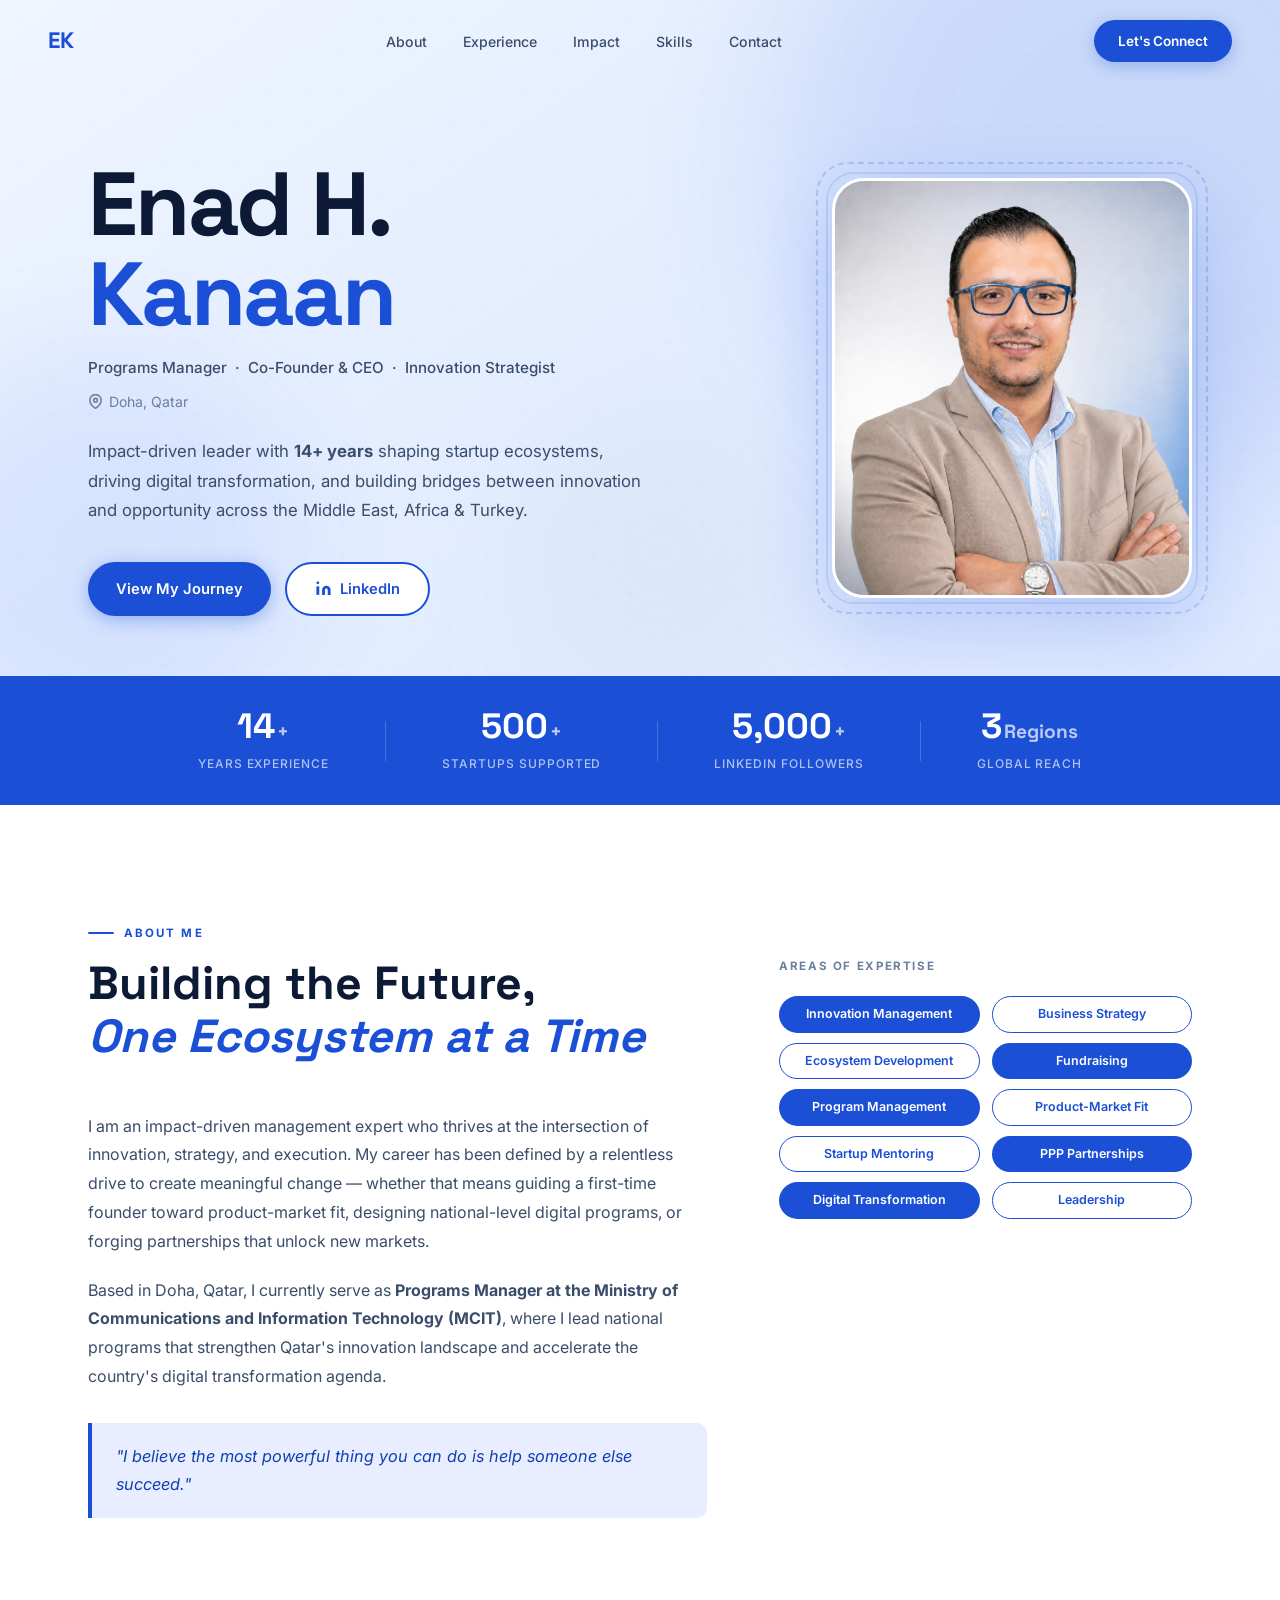
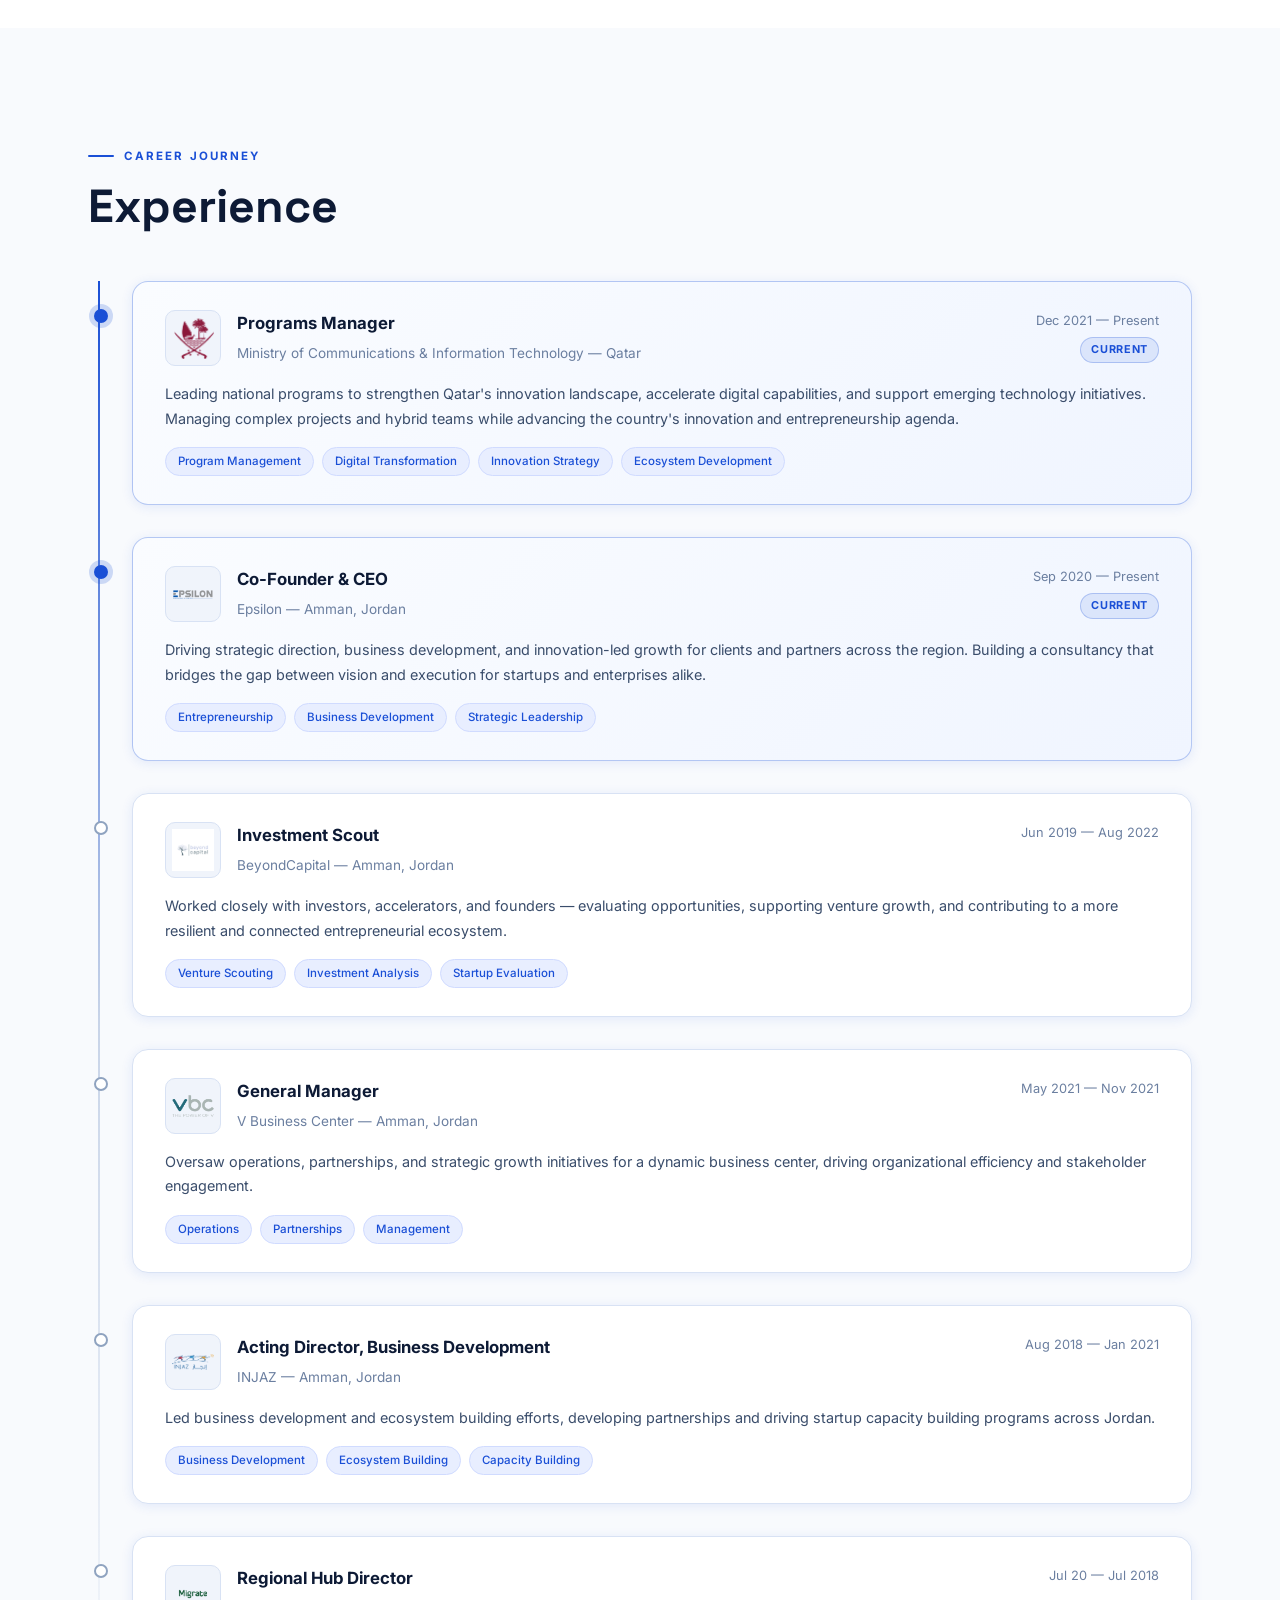
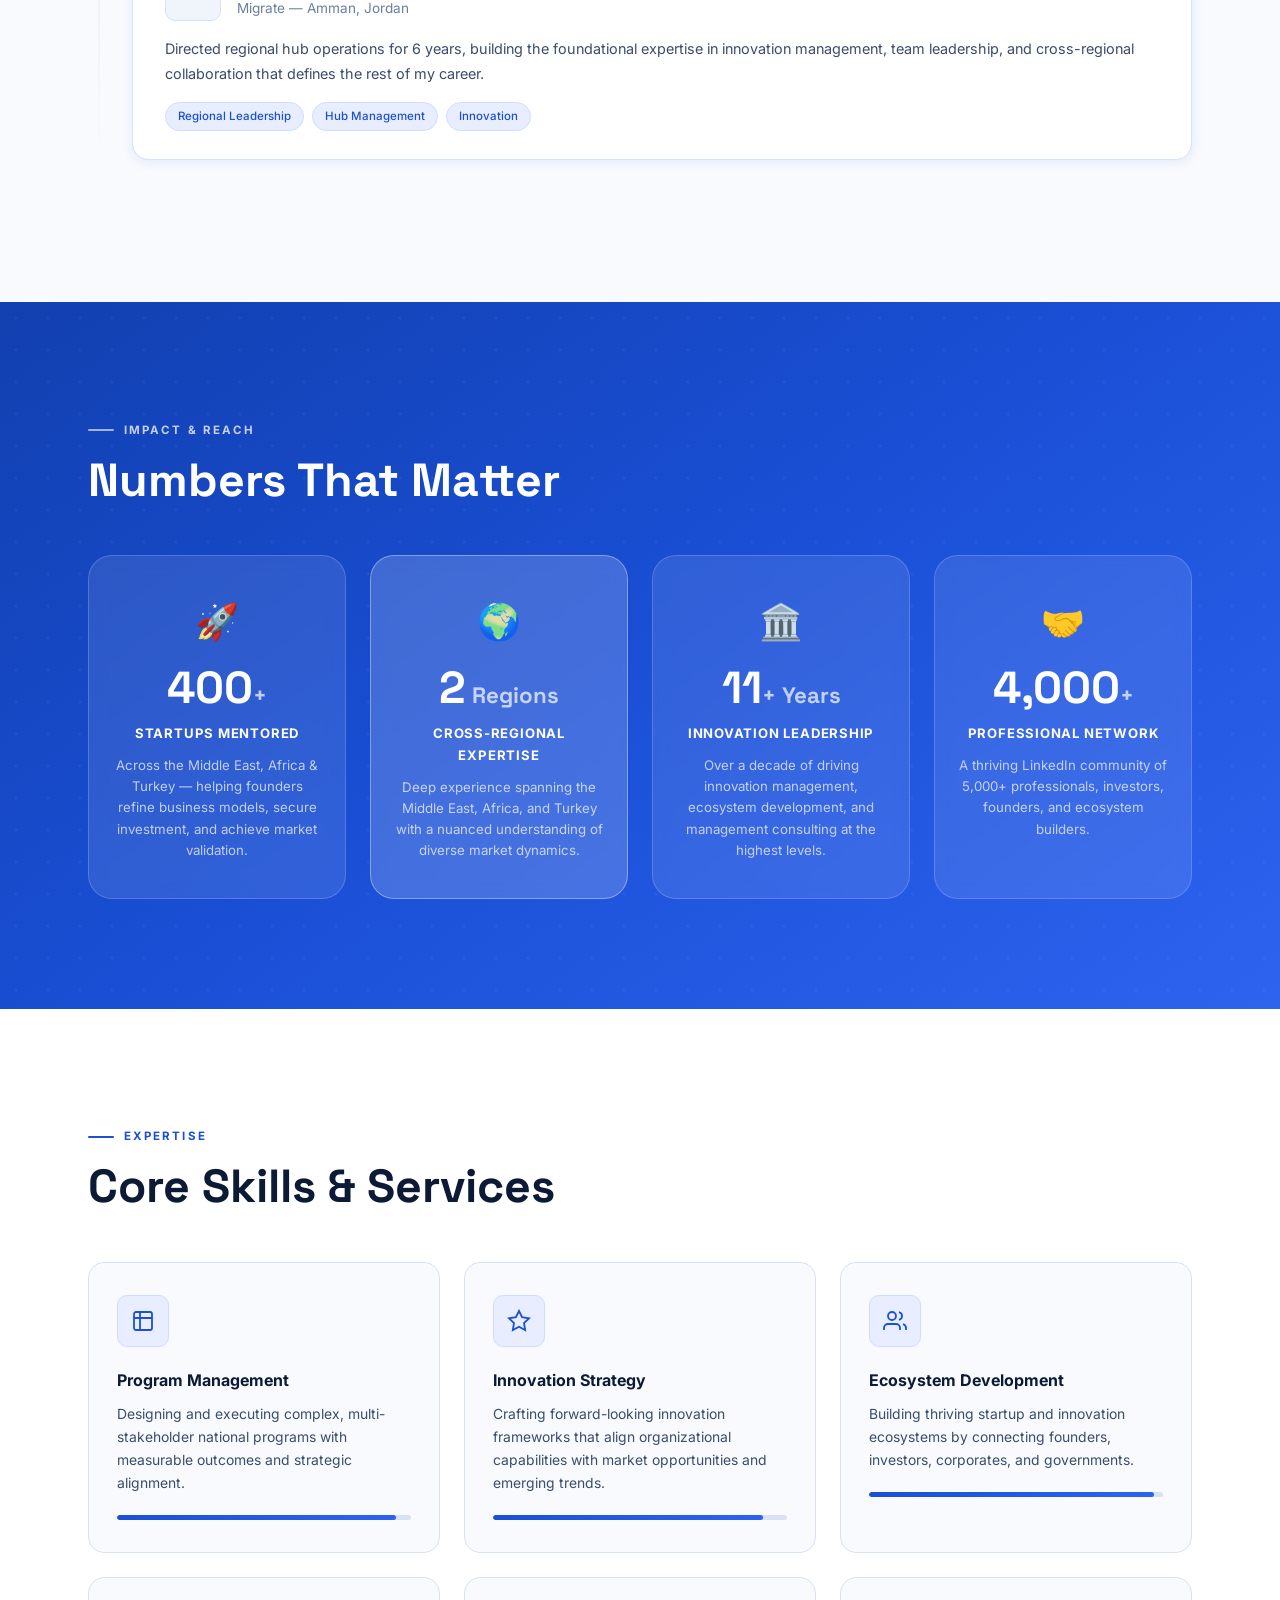
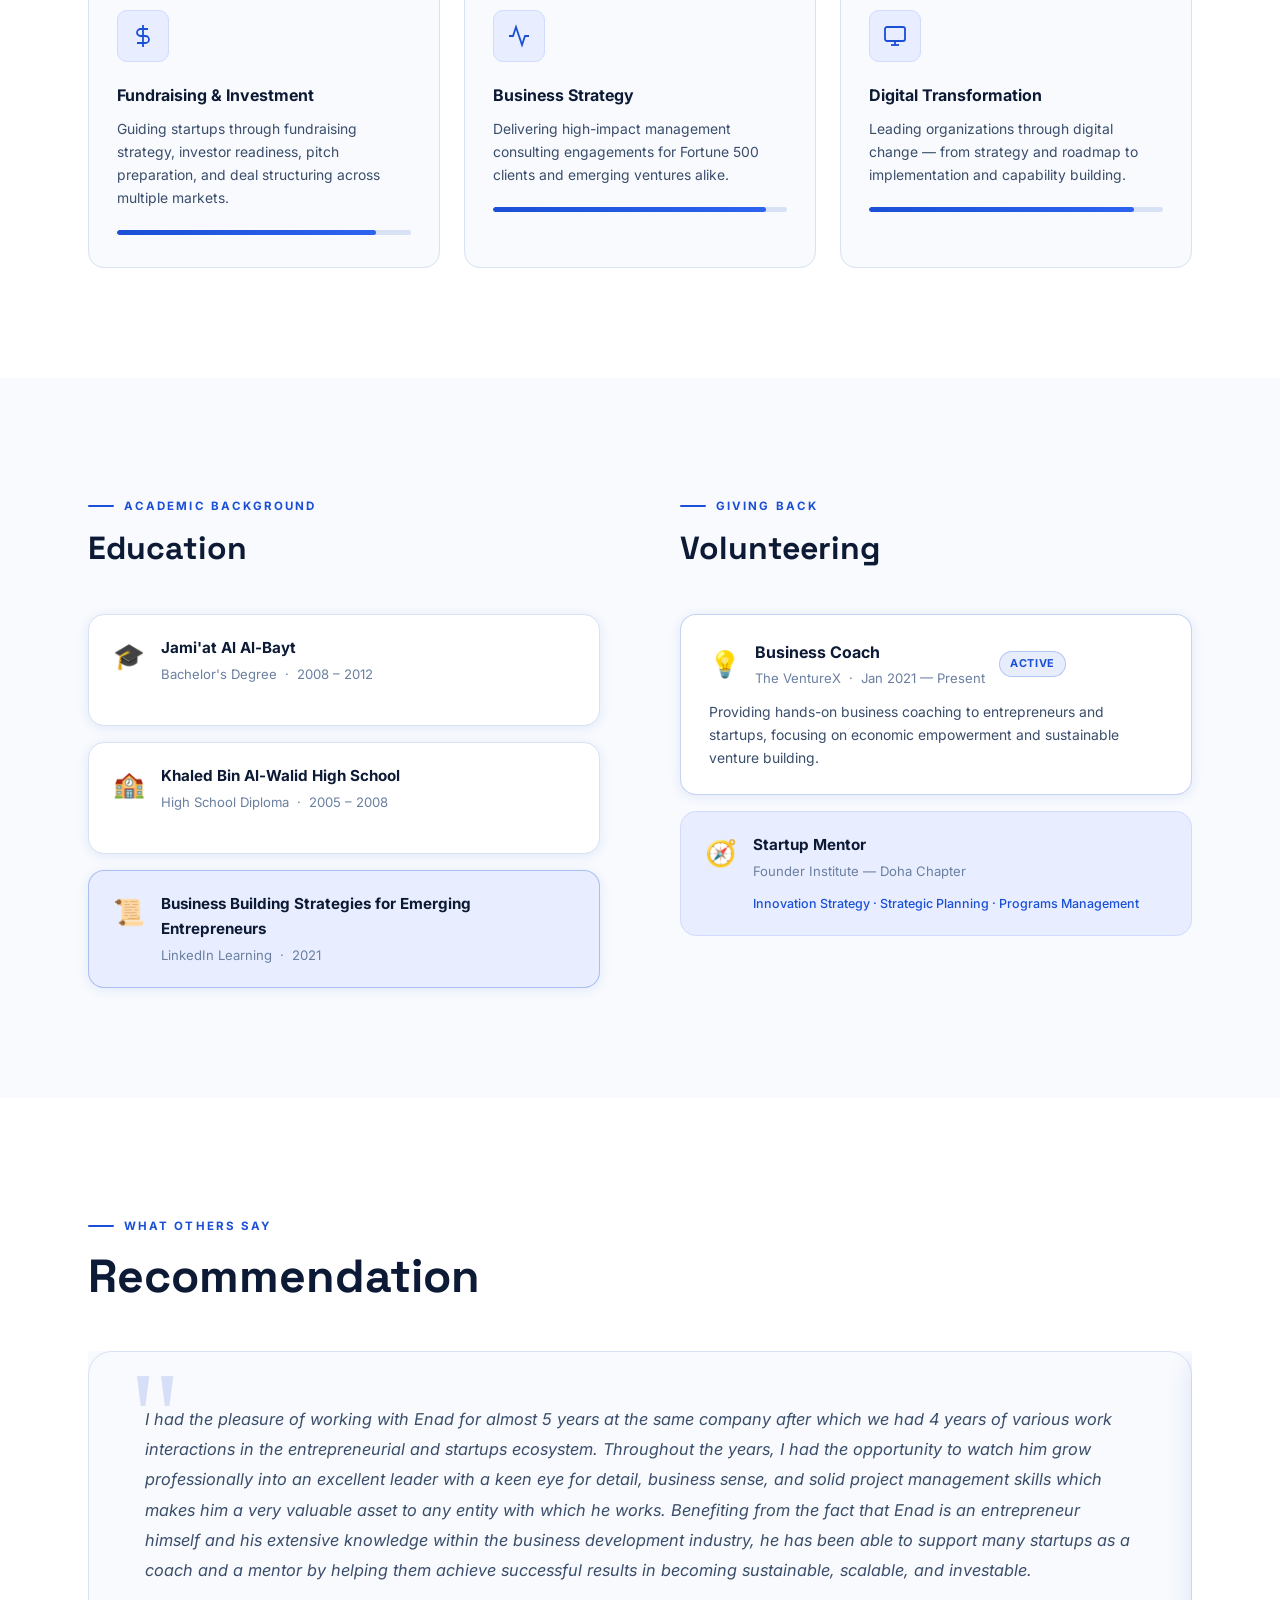
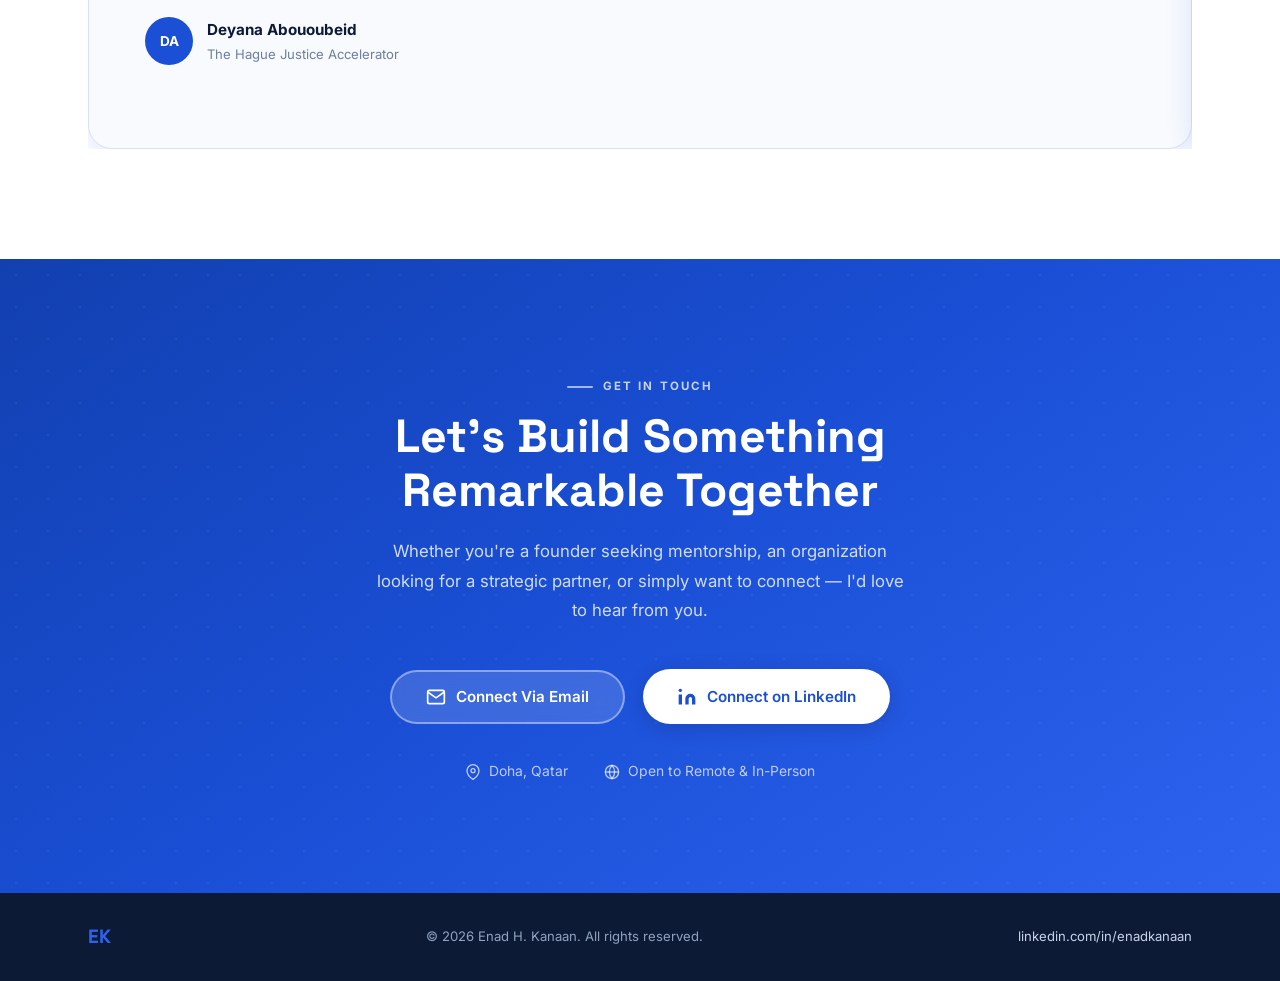
==== commit 7369a171: "Update index.html" ====
--- a/index.html
+++ b/index.html
@@ -589,7 +589,7 @@
       <h3 id="contactModalTitle">Send an Inquiry</h3>
       <p>Fill in the details below and I will get back to you.</p>
 
-      <form action="https://formsubmit.co/enadk90@gmail.com" method="POST" class="contact-modal-form">
+     <form action="https://formsubmit.co/ajax/enadk90@gmail.com" method="POST" class="contact-modal-form" id="contactModalForm">
         <input type="hidden" name="_subject" value="New inquiry from enadkanaan.com">
         <input type="hidden" name="_captcha" value="false">
         <input type="hidden" name="_template" value="table">
@@ -602,7 +602,10 @@
         <input type="tel" name="phone" placeholder="Phone number" required>
         <textarea name="inquiry" placeholder="Inquiry" required></textarea>
 
-        <button type="submit" class="contact-modal-submit">Submit</button>
+        <button type="submit" class="contact-modal-submit" id="contactSubmitBtn">Submit</button>
+<p class="contact-modal-success" id="contactSuccessMessage">
+  Thank you for your message, I will get back to you as soon as possible
+</p>
       </form>
     </div>
   </div>
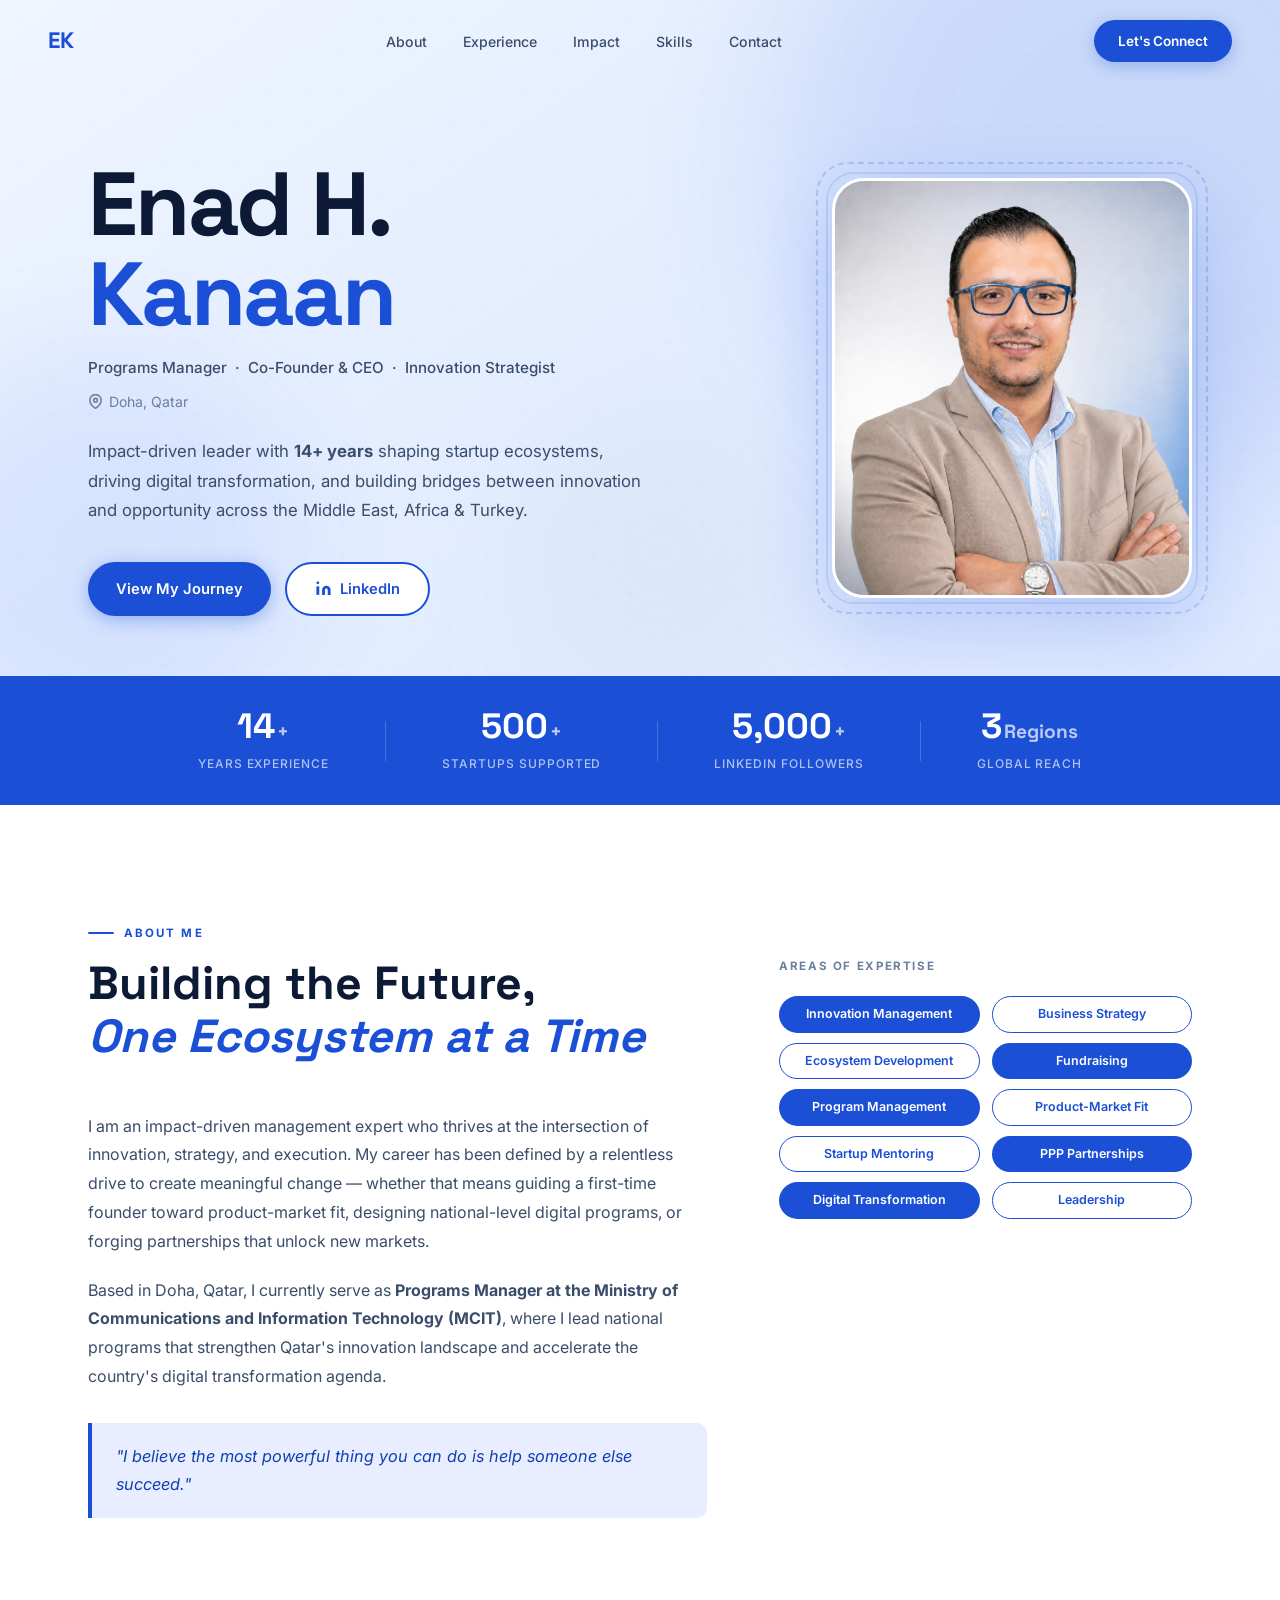
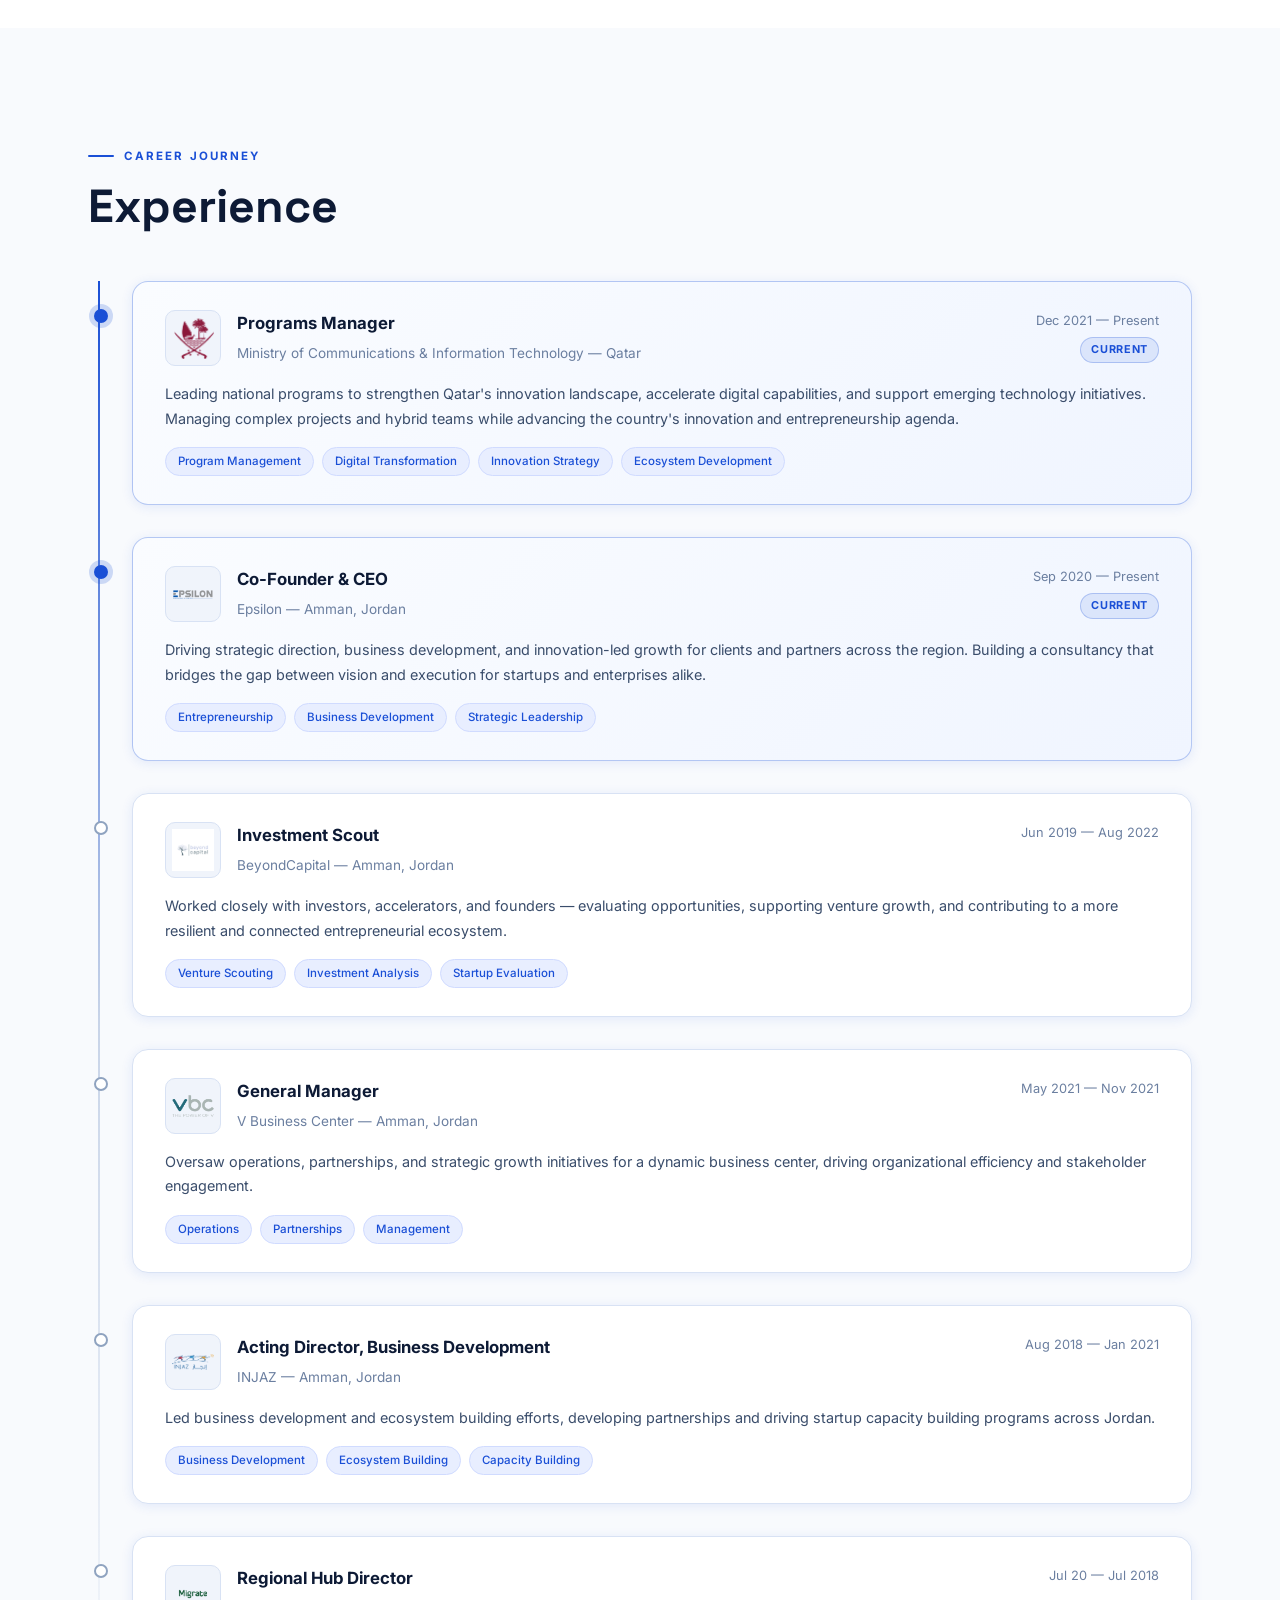
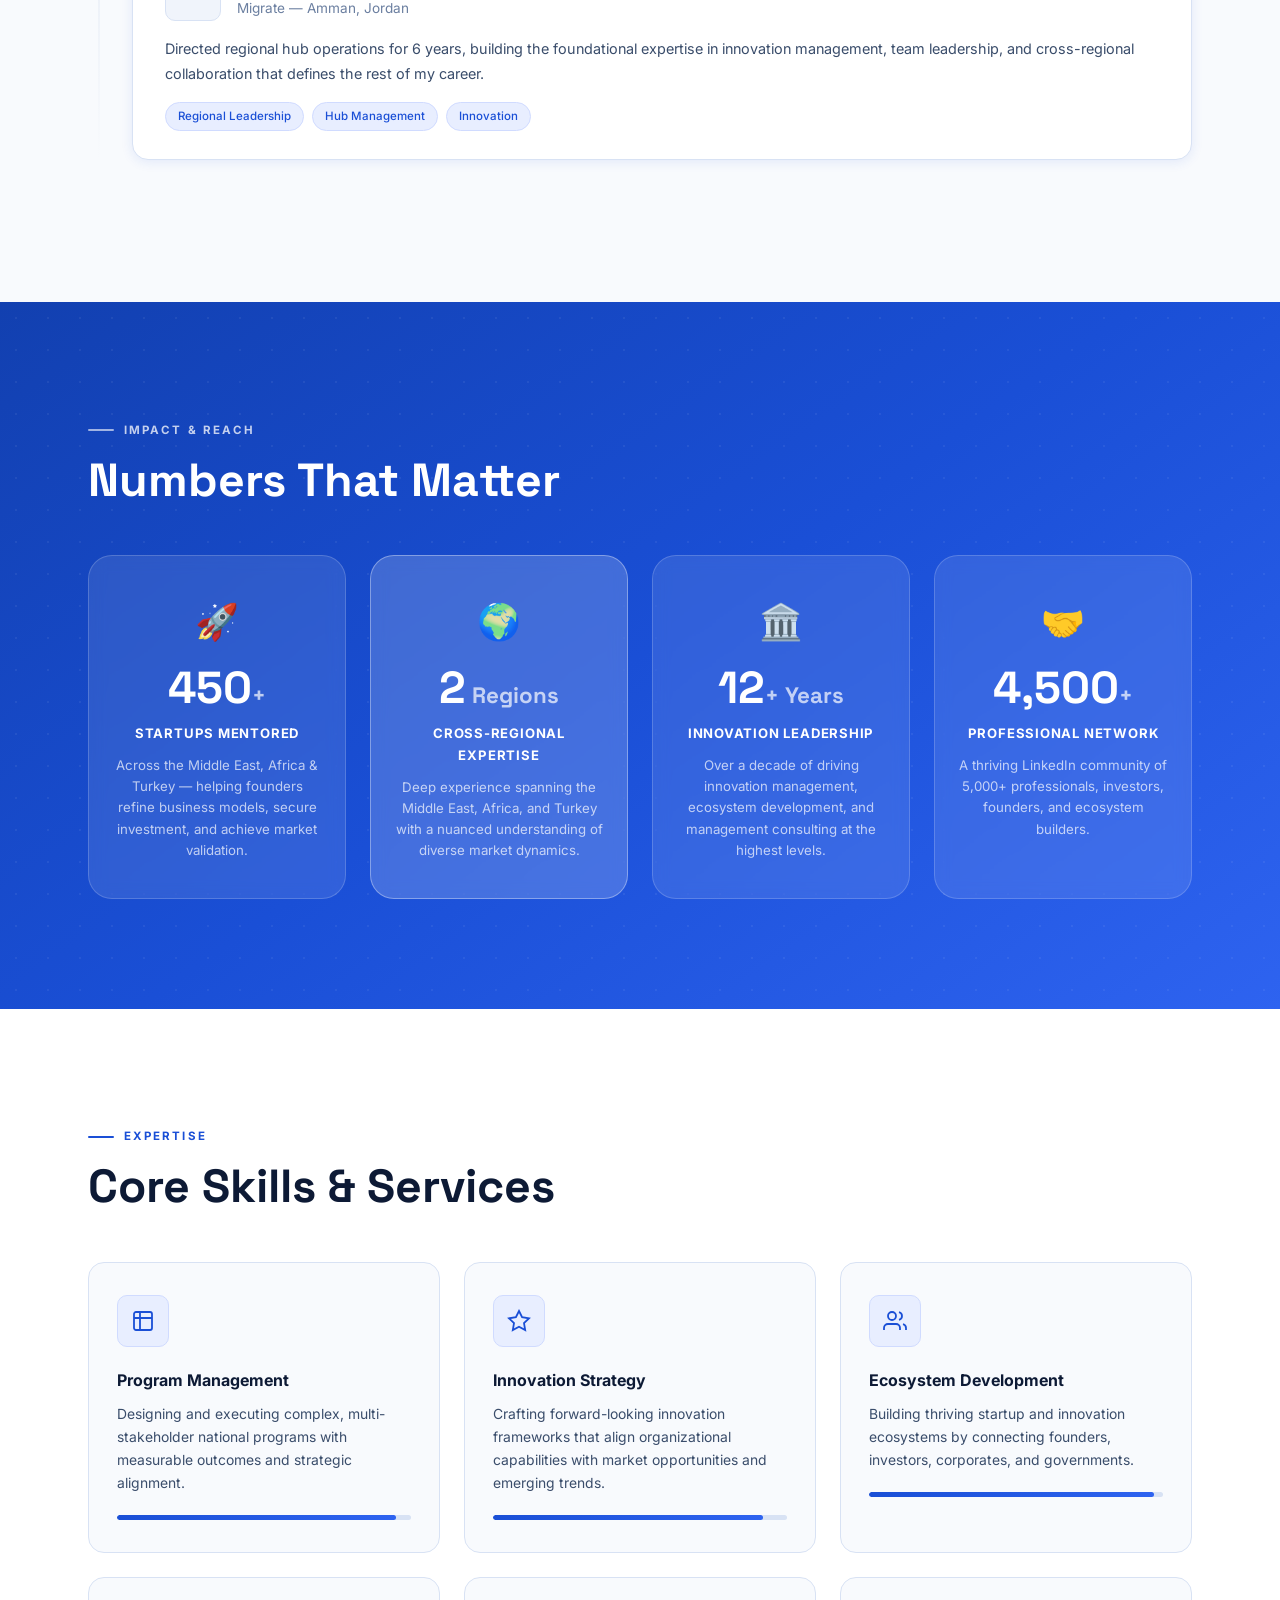
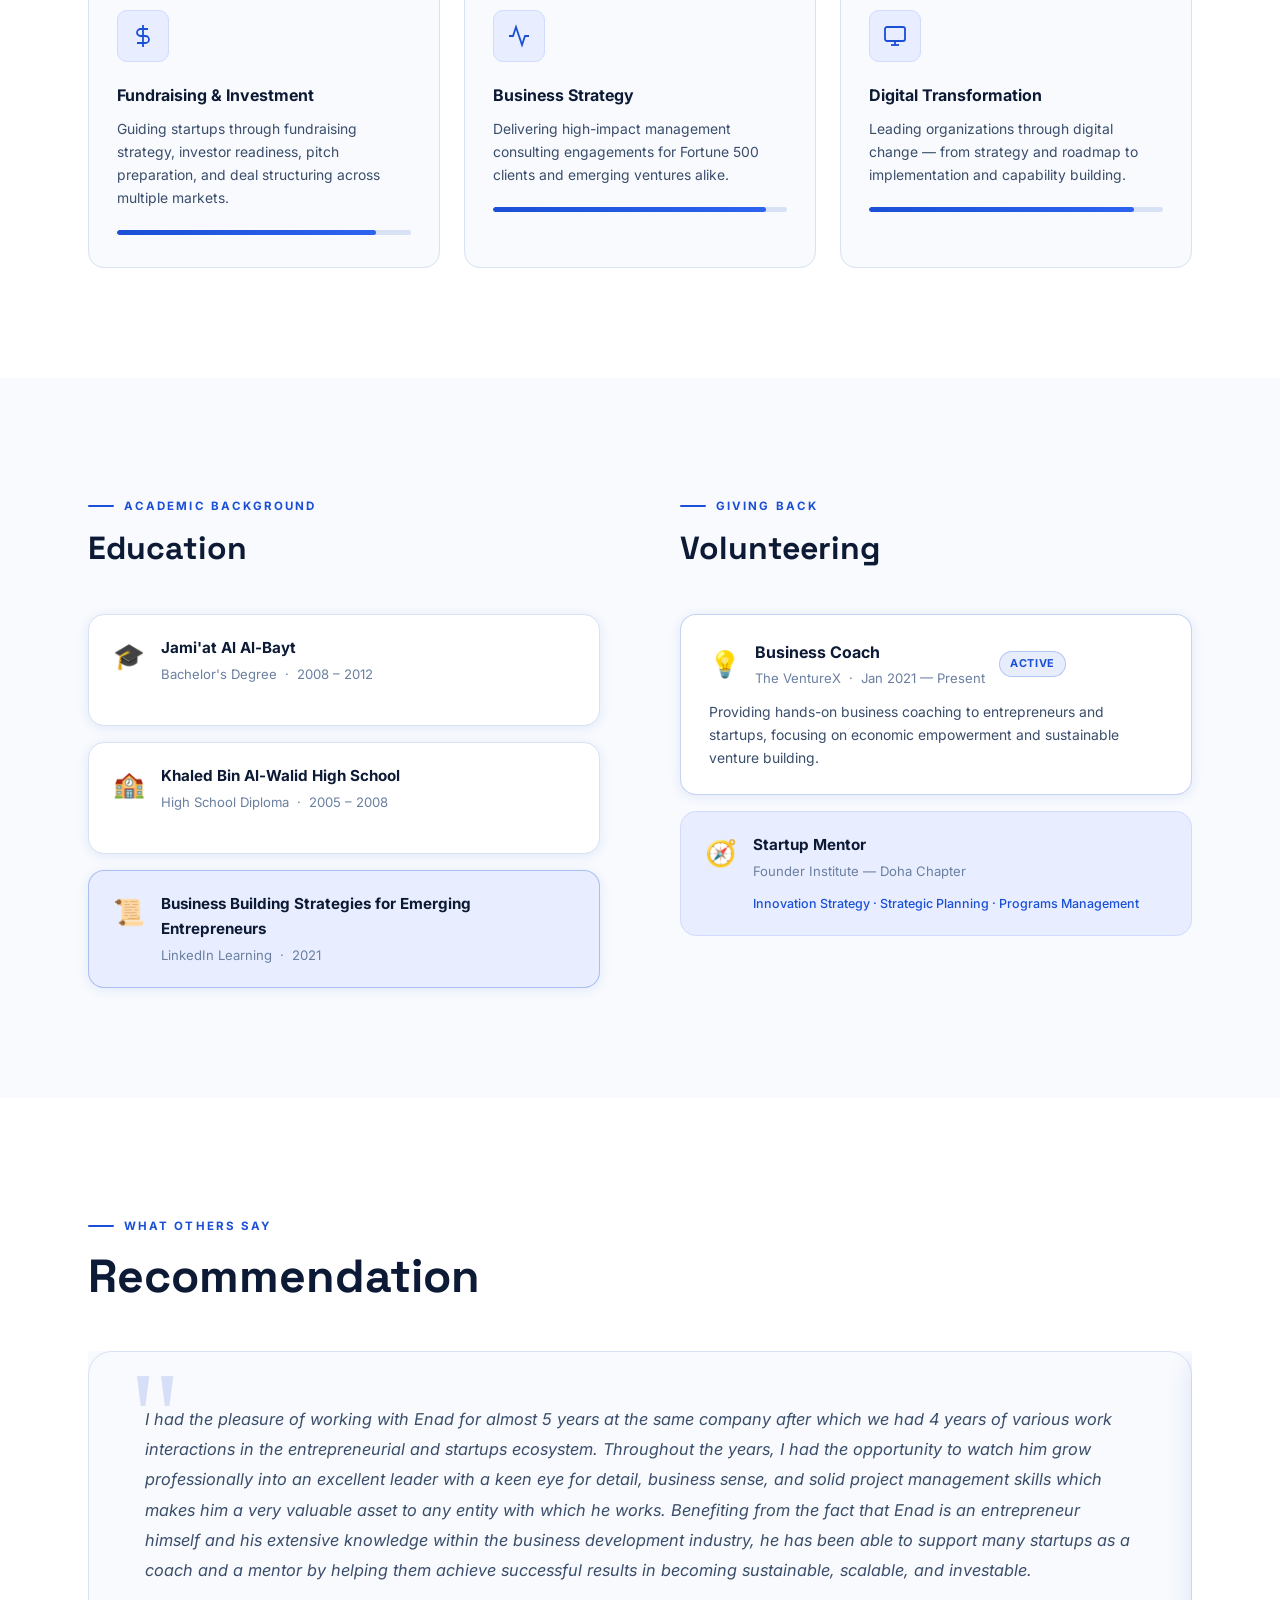
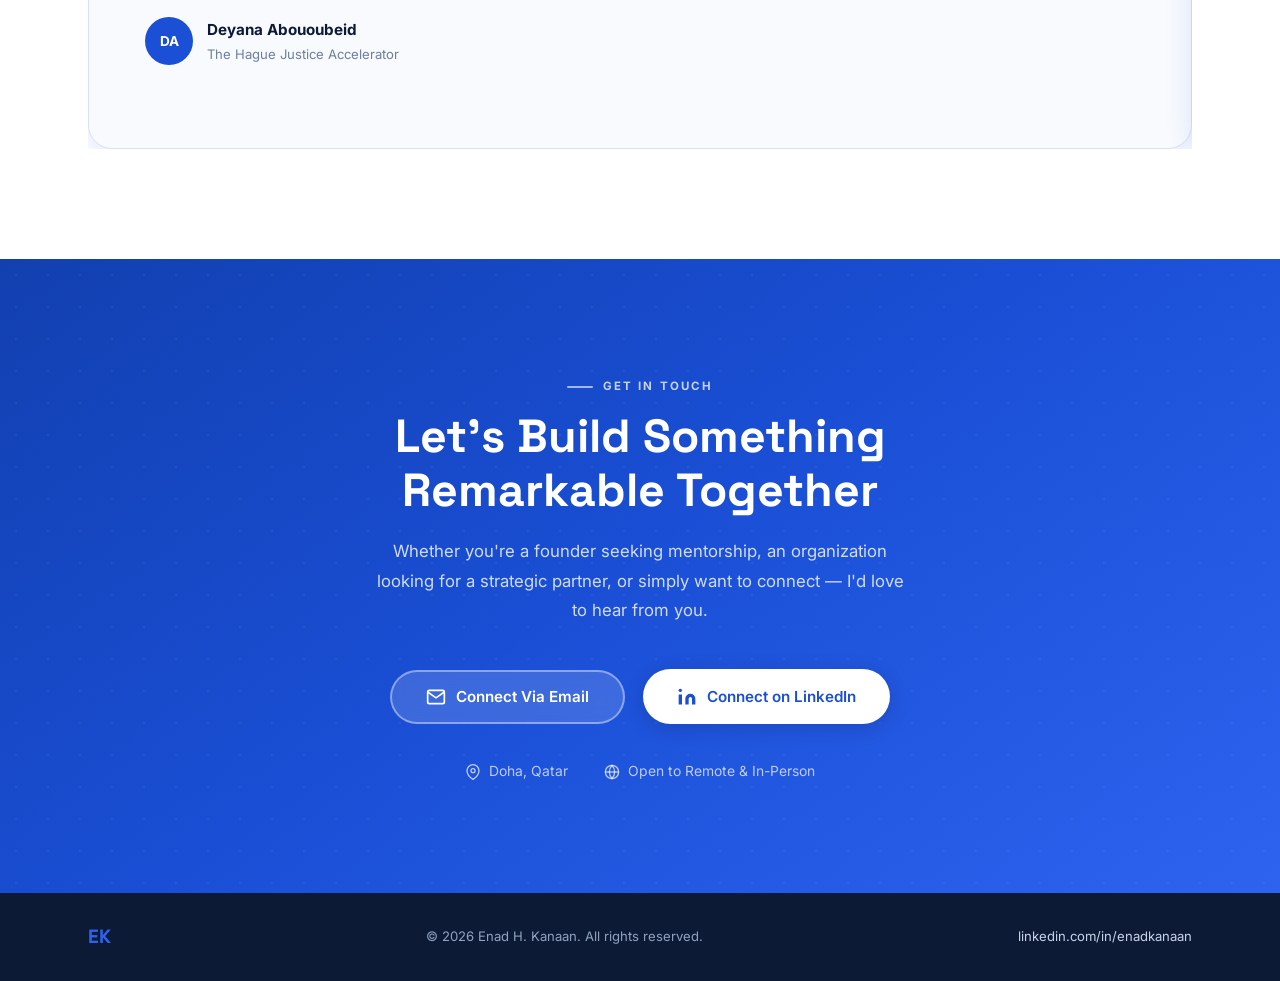
==== commit c0d0910d: "Update index.html" ====
--- a/index.html
+++ b/index.html
@@ -696,6 +696,9 @@
     const openContactModal = document.getElementById('openContactModal');
     const closeContactModal = document.getElementById('closeContactModal');
     const modalCloseTargets = document.querySelectorAll('[data-close-modal]');
+    const contactModalForm = document.getElementById('contactModalForm');
+    const contactSubmitBtn = document.getElementById('contactSubmitBtn');
+    const contactSuccessMessage = document.getElementById('contactSuccessMessage');
 
     function openEmailModal() {
       contactModal.classList.add('open');
@@ -717,6 +720,45 @@
       modalCloseTargets.forEach(target => target.addEventListener('click', closeEmailModal));
       document.addEventListener('keydown', e => {
         if (e.key === 'Escape' && contactModal.classList.contains('open')) closeEmailModal();
+      }
+      if (contactModalForm) {
+  contactModalForm.addEventListener('submit', async (e) => {
+    e.preventDefault();
+
+    contactSubmitBtn.disabled = true;
+    contactSubmitBtn.textContent = 'Sending...';
+    contactSuccessMessage.style.display = 'none';
+
+    const formData = new FormData(contactModalForm);
+
+    try {
+      const response = await fetch(contactModalForm.action, {
+        method: 'POST',
+        body: formData,
+        headers: {
+          'Accept': 'application/json'
+        }
+      });
+
+      if (!response.ok) {
+        throw new Error('Form submission failed');
+      }
+
+      contactModalForm.reset();
+      contactSuccessMessage.style.display = 'block';
+      contactSubmitBtn.textContent = 'Submit';
+
+      setTimeout(() => {
+        closeEmailModal();
+        contactSuccessMessage.style.display = 'none';
+        contactSubmitBtn.disabled = false;
+      }, 1800);
+
+    } catch (error) {
+      contactSubmitBtn.disabled = false;
+      contactSubmitBtn.textContent = 'Submit';
+      alert('Something went wrong. Please try again.');
+    }
       });
     }
   </script>
--- a/style.css
+++ b/style.css
@@ -1062,6 +1062,18 @@
 .contact-modal-close:hover {
   background: var(--royal);
   color: var(--white);
+}
+.contact-modal-success {
+  display: none;
+  margin: 4px 0 0;
+  padding: 12px 14px;
+  border-radius: var(--radius-sm);
+  background: var(--royal-pale);
+  color: var(--royal-dark);
+  font-size: 0.9rem;
+  font-weight: 600;
+  text-align: center;
+
 }
 .contact-modal-eyebrow { margin-bottom: 10px; }
 .contact-modal-card h3 {
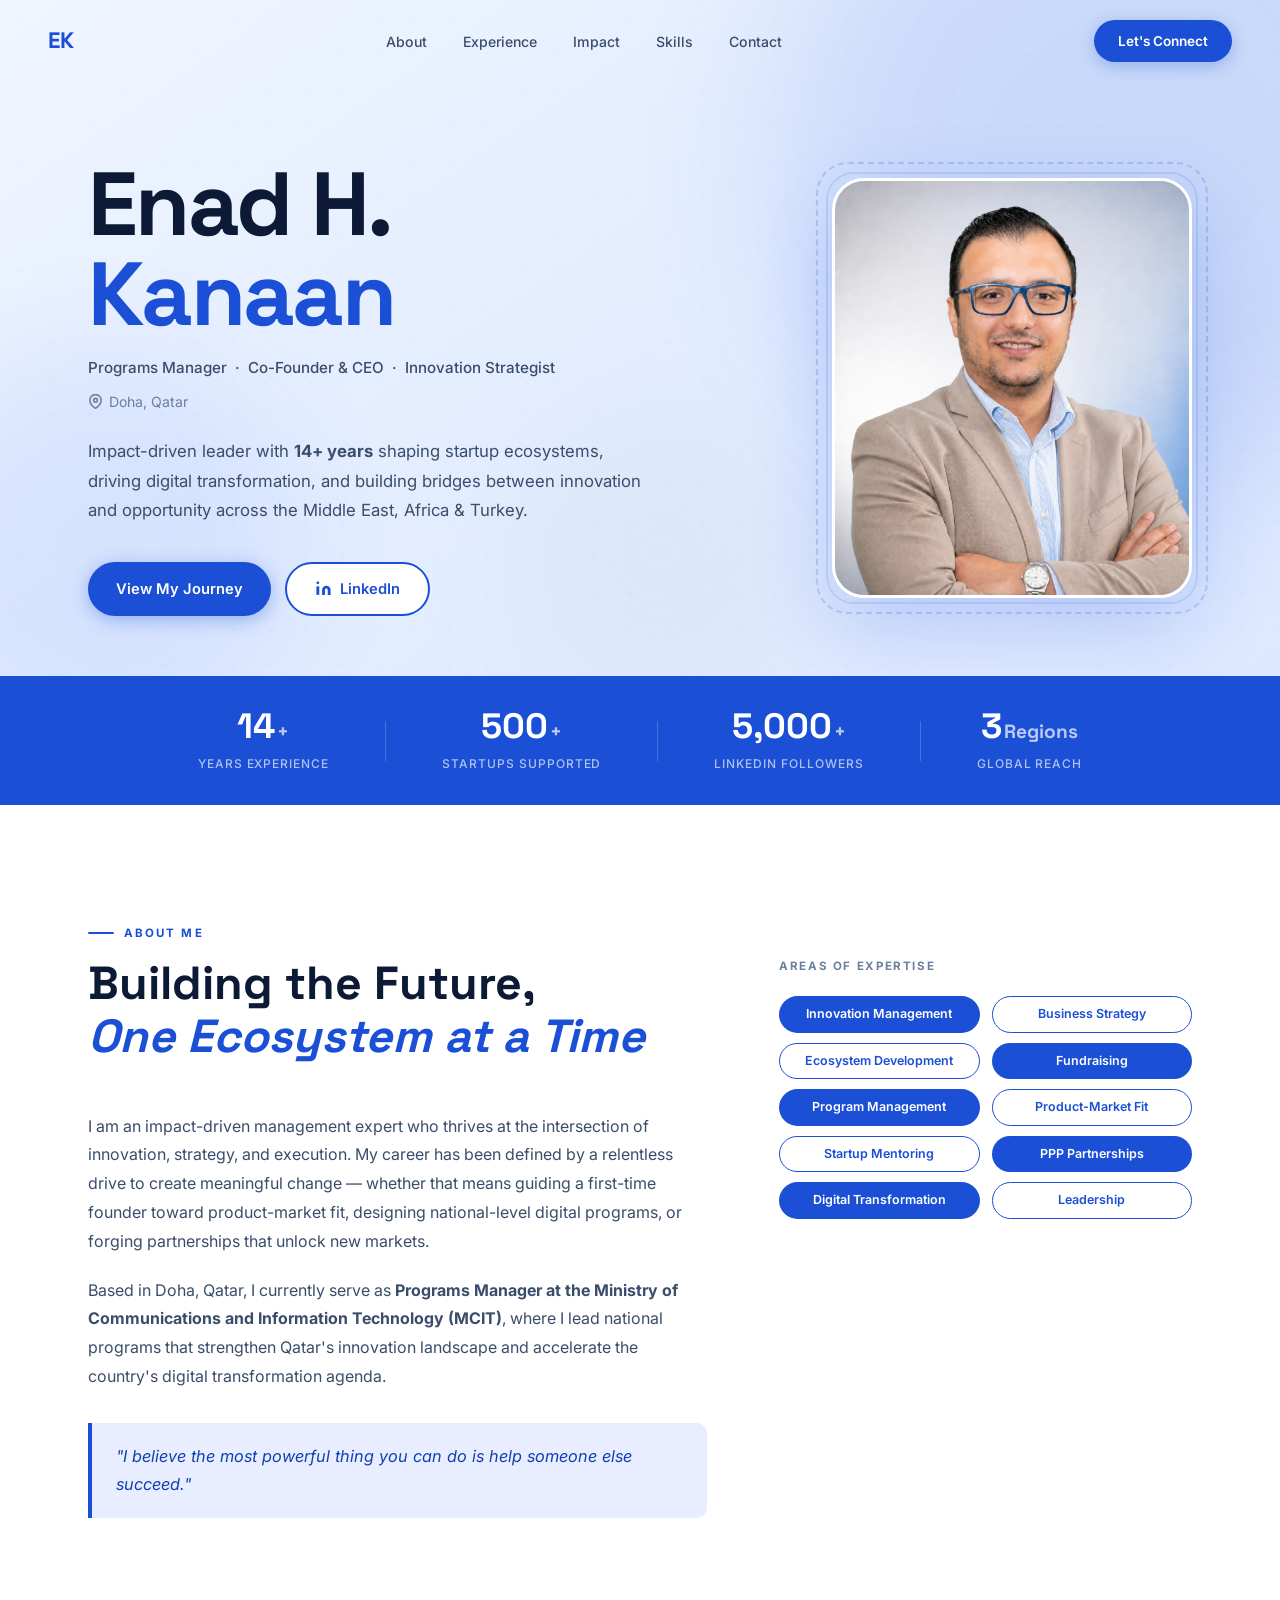
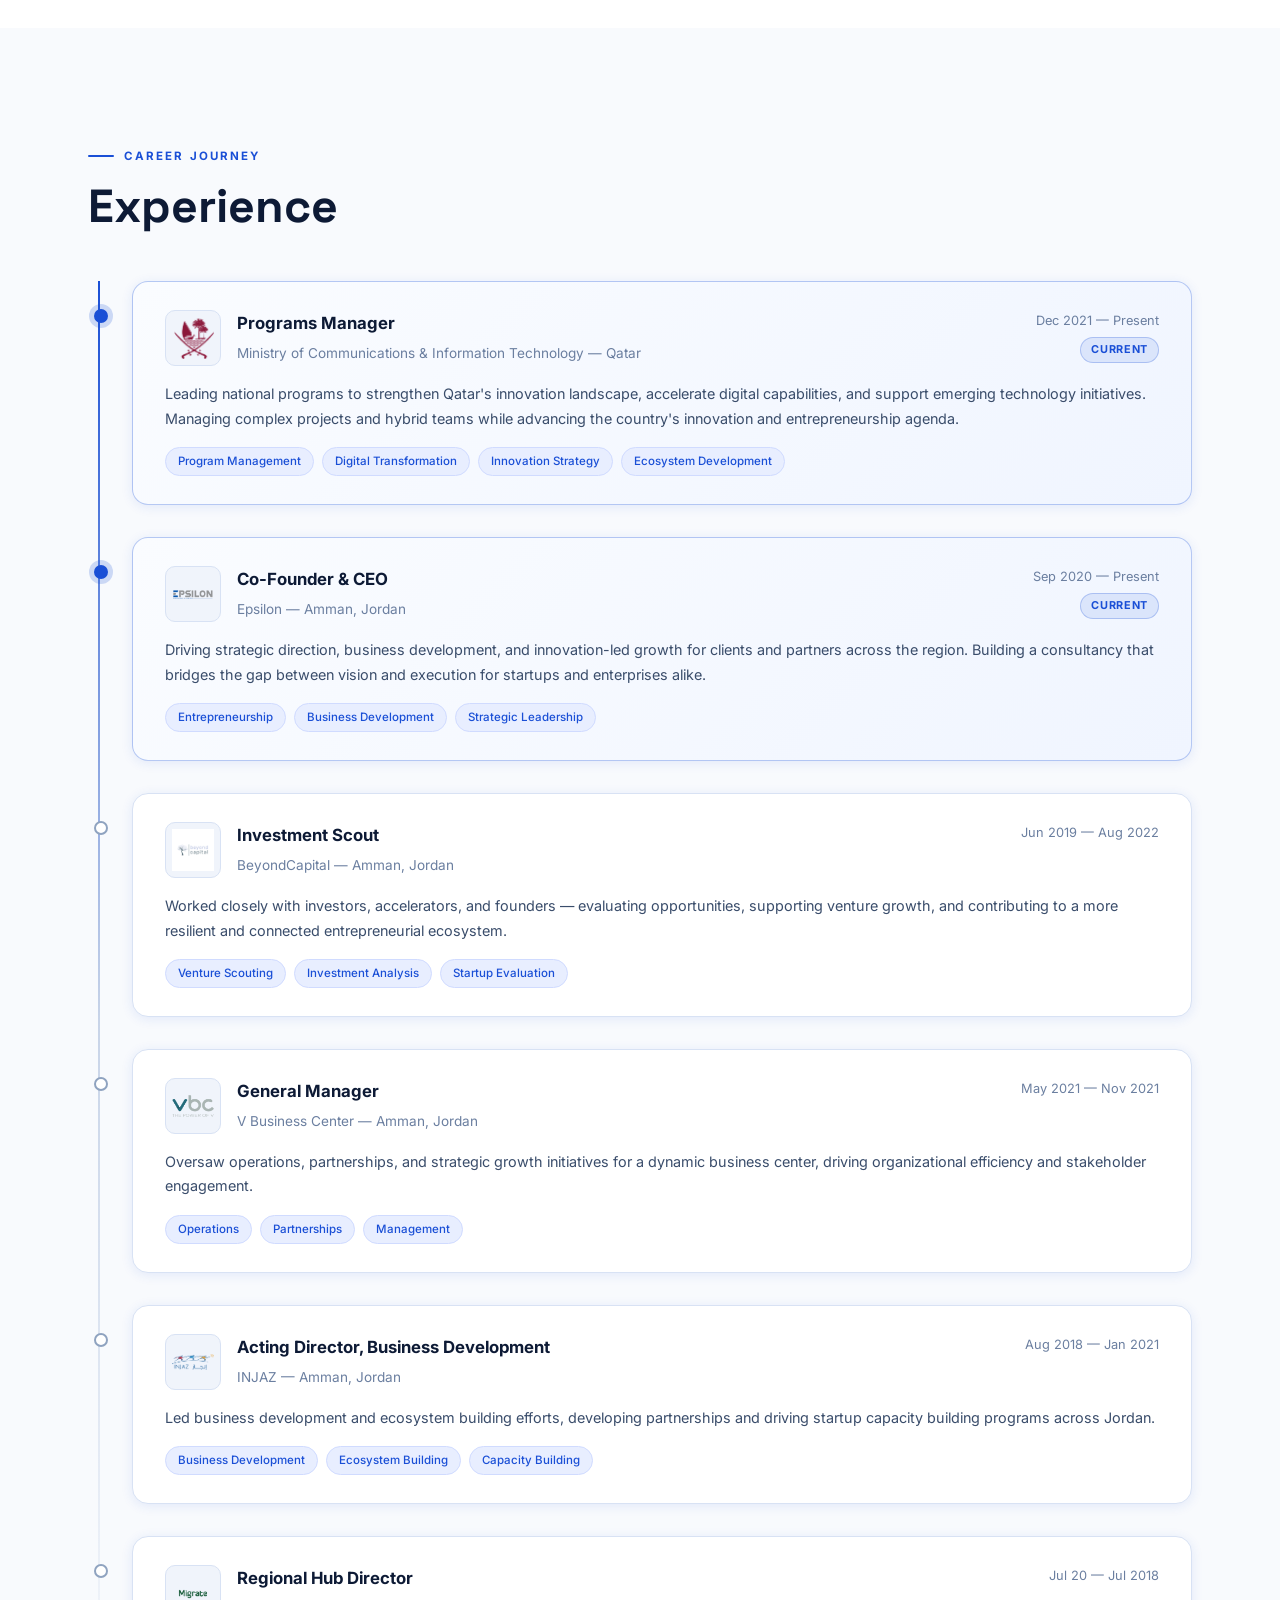
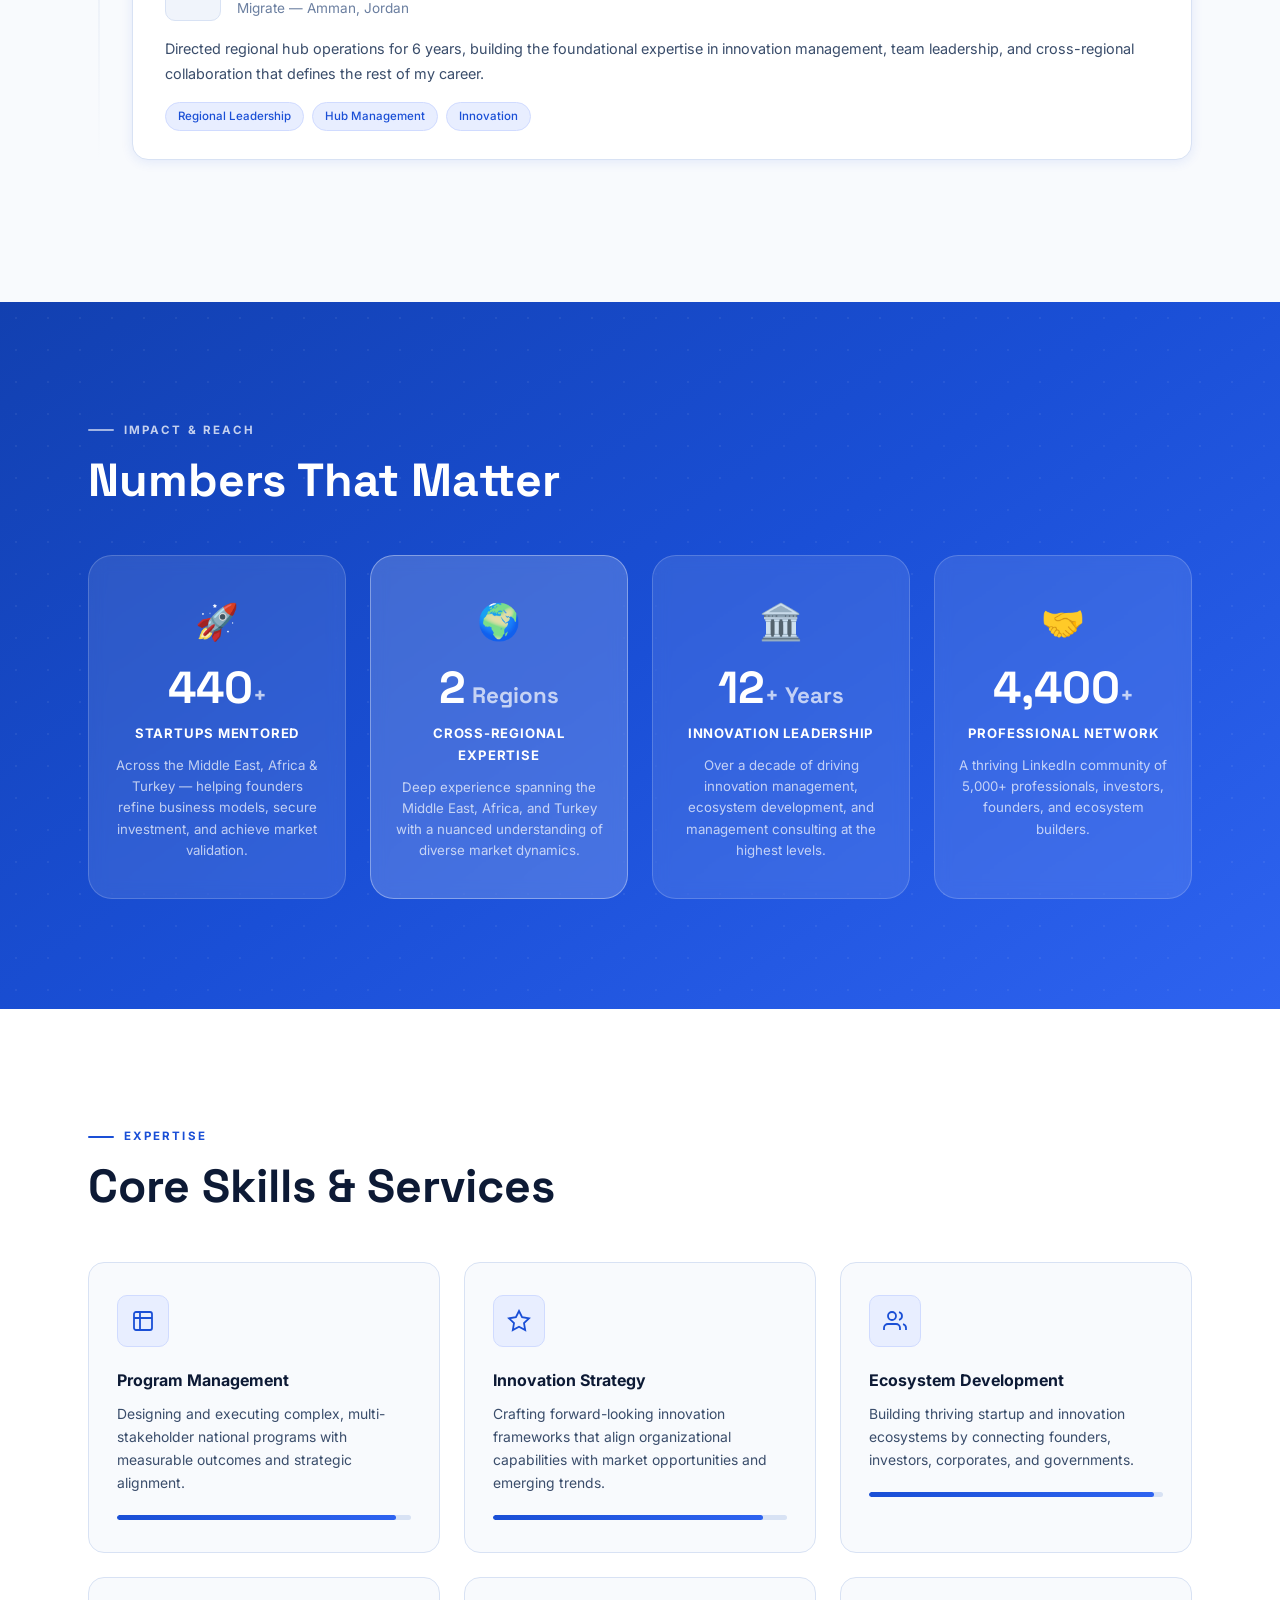
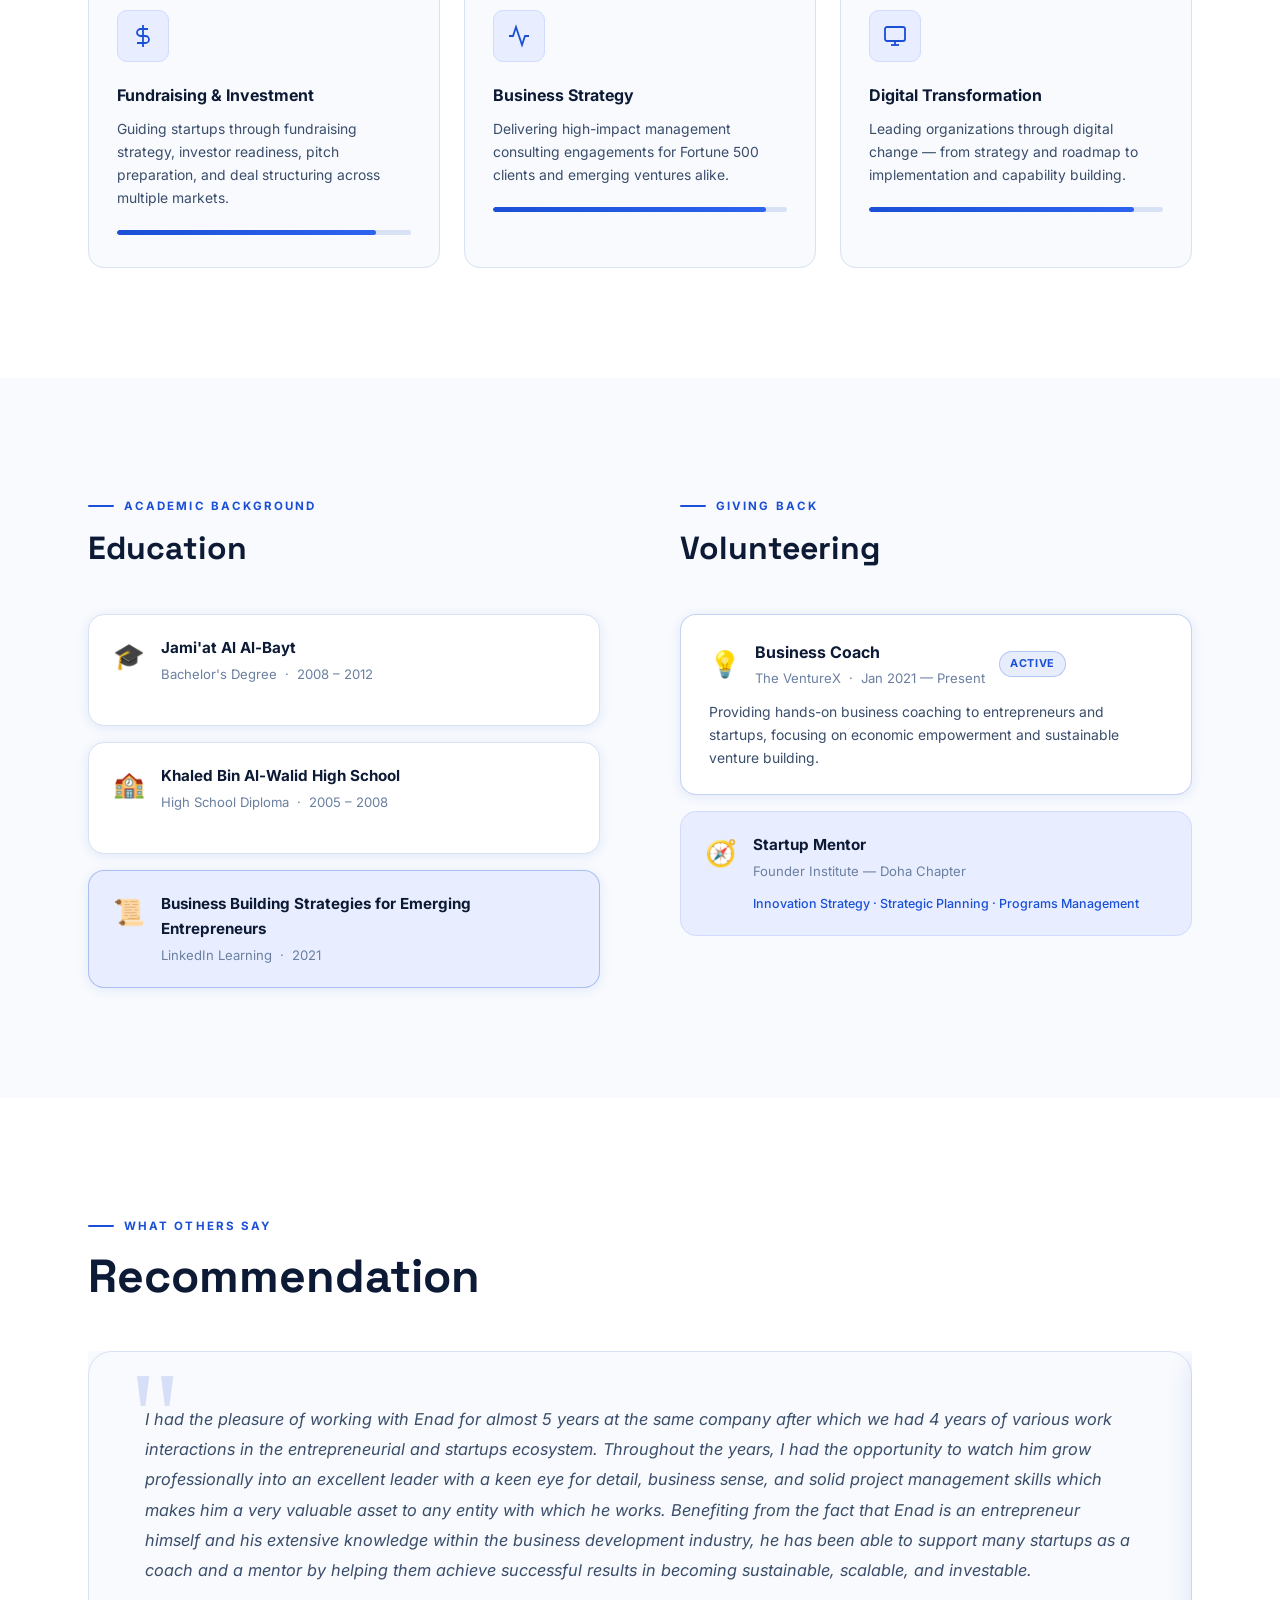
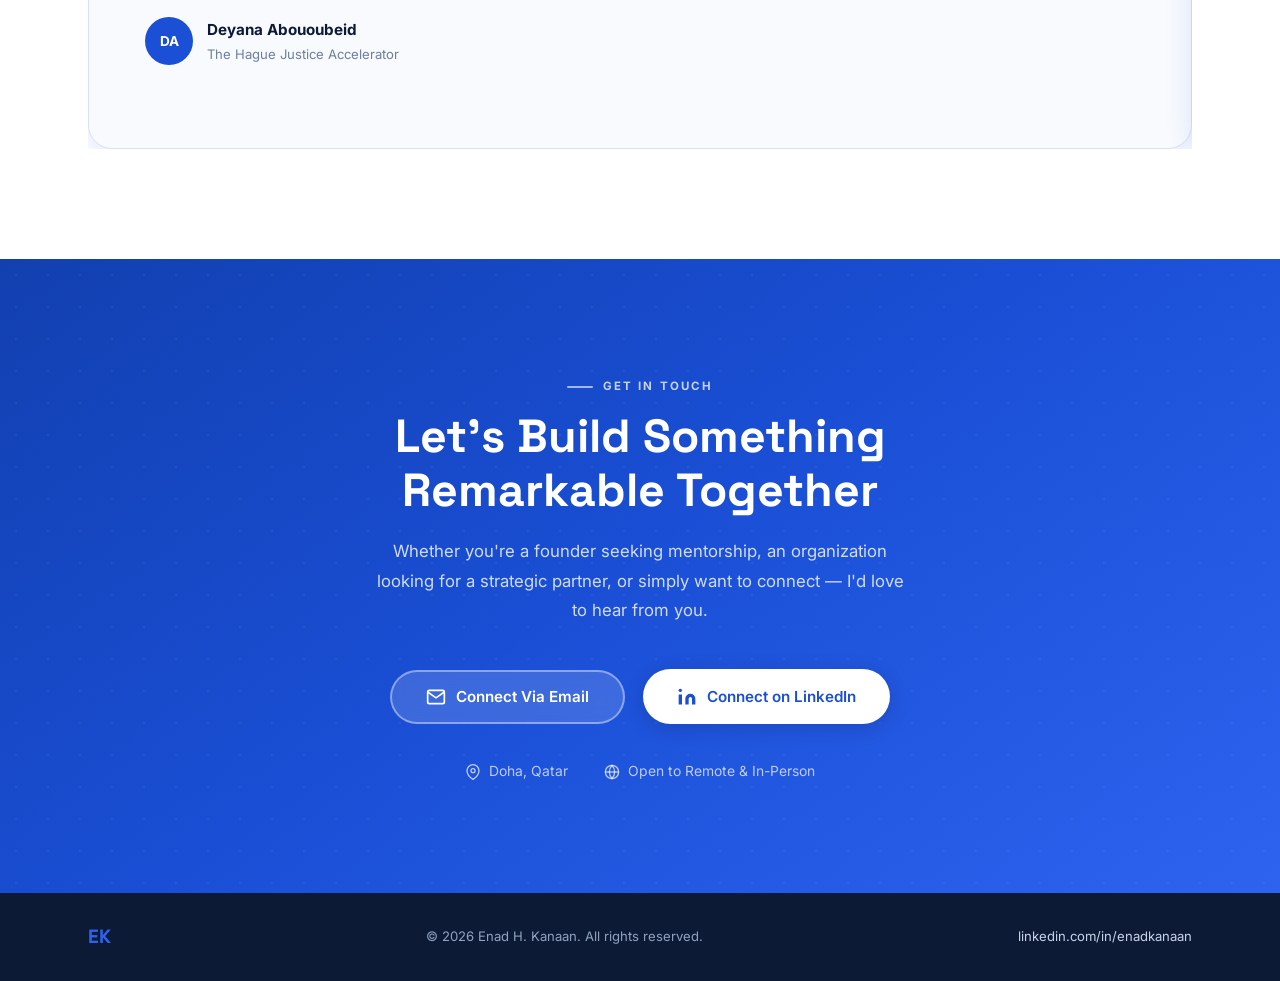
==== commit 2493c4a9: "Update index.html" ====
--- a/index.html
+++ b/index.html
@@ -691,77 +691,85 @@
       document.querySelectorAll('.stats-row [data-target]').forEach(animateCounter);
     }, 700);
   </script>
-  <script>
-    const contactModal = document.getElementById('contactModal');
-    const openContactModal = document.getElementById('openContactModal');
-    const closeContactModal = document.getElementById('closeContactModal');
-    const modalCloseTargets = document.querySelectorAll('[data-close-modal]');
-    const contactModalForm = document.getElementById('contactModalForm');
-    const contactSubmitBtn = document.getElementById('contactSubmitBtn');
-    const contactSuccessMessage = document.getElementById('contactSuccessMessage');
-
-    function openEmailModal() {
-      contactModal.classList.add('open');
-      contactModal.setAttribute('aria-hidden', 'false');
-      document.body.classList.add('modal-open');
-      closeContactModal.focus();
-    }
-
-    function closeEmailModal() {
-      contactModal.classList.remove('open');
-      contactModal.setAttribute('aria-hidden', 'true');
-      document.body.classList.remove('modal-open');
-      openContactModal.focus();
-    }
-
-    if (contactModal && openContactModal && closeContactModal) {
-      openContactModal.addEventListener('click', openEmailModal);
-      closeContactModal.addEventListener('click', closeEmailModal);
-      modalCloseTargets.forEach(target => target.addEventListener('click', closeEmailModal));
-      document.addEventListener('keydown', e => {
-        if (e.key === 'Escape' && contactModal.classList.contains('open')) closeEmailModal();
+<script>
+  const contactModal = document.getElementById('contactModal');
+  const openContactModal = document.getElementById('openContactModal');
+  const closeContactModal = document.getElementById('closeContactModal');
+  const modalCloseTargets = document.querySelectorAll('[data-close-modal]');
+  const contactModalForm = document.getElementById('contactModalForm');
+  const contactSubmitBtn = document.getElementById('contactSubmitBtn');
+  const contactSuccessMessage = document.getElementById('contactSuccessMessage');
+
+  function openEmailModal() {
+    contactModal.classList.add('open');
+    contactModal.setAttribute('aria-hidden', 'false');
+    document.body.classList.add('modal-open');
+    closeContactModal.focus();
+  }
+
+  function closeEmailModal() {
+    contactModal.classList.remove('open');
+    contactModal.setAttribute('aria-hidden', 'true');
+    document.body.classList.remove('modal-open');
+    openContactModal.focus();
+  }
+
+  if (contactModal && openContactModal && closeContactModal) {
+    openContactModal.addEventListener('click', openEmailModal);
+    closeContactModal.addEventListener('click', closeEmailModal);
+
+    modalCloseTargets.forEach(target => {
+      target.addEventListener('click', closeEmailModal);
+    });
+
+    document.addEventListener('keydown', e => {
+      if (e.key === 'Escape' && contactModal.classList.contains('open')) {
+        closeEmailModal();
       }
-      if (contactModalForm) {
-  contactModalForm.addEventListener('submit', async (e) => {
-    e.preventDefault();
-
-    contactSubmitBtn.disabled = true;
-    contactSubmitBtn.textContent = 'Sending...';
-    contactSuccessMessage.style.display = 'none';
-
-    const formData = new FormData(contactModalForm);
-
-    try {
-      const response = await fetch(contactModalForm.action, {
-        method: 'POST',
-        body: formData,
-        headers: {
-          'Accept': 'application/json'
+    });
+  }
+
+  if (contactModalForm) {
+    contactModalForm.addEventListener('submit', async e => {
+      e.preventDefault();
+
+      contactSubmitBtn.disabled = true;
+      contactSubmitBtn.textContent = 'Sending...';
+      contactSuccessMessage.style.display = 'none';
+
+      const formData = new FormData(contactModalForm);
+
+      try {
+        const response = await fetch(contactModalForm.action, {
+          method: 'POST',
+          body: formData,
+          headers: {
+            'Accept': 'application/json'
+          }
+        });
+
+        if (!response.ok) {
+          throw new Error('Form submission failed');
         }
-      });
-
-      if (!response.ok) {
-        throw new Error('Form submission failed');
+
+        contactModalForm.reset();
+        contactSuccessMessage.style.display = 'block';
+        contactSubmitBtn.textContent = 'Submit';
+
+        setTimeout(() => {
+          closeEmailModal();
+          contactSuccessMessage.style.display = 'none';
+          contactSubmitBtn.disabled = false;
+        }, 1800);
+
+      } catch (error) {
+        contactSubmitBtn.disabled = false;
+        contactSubmitBtn.textContent = 'Submit';
+        alert('Something went wrong. Please try again.');
       }
-
-      contactModalForm.reset();
-      contactSuccessMessage.style.display = 'block';
-      contactSubmitBtn.textContent = 'Submit';
-
-      setTimeout(() => {
-        closeEmailModal();
-        contactSuccessMessage.style.display = 'none';
-        contactSubmitBtn.disabled = false;
-      }, 1800);
-
-    } catch (error) {
-      contactSubmitBtn.disabled = false;
-      contactSubmitBtn.textContent = 'Submit';
-      alert('Something went wrong. Please try again.');
-    }
-      });
-    }
-  </script>
+    });
+  }
+</script>
     <script>
     const testimonialTrack = document.querySelector('.testimonial-track');
     const testimonialCards = document.querySelectorAll('.testimonial-track .testimonial-card');
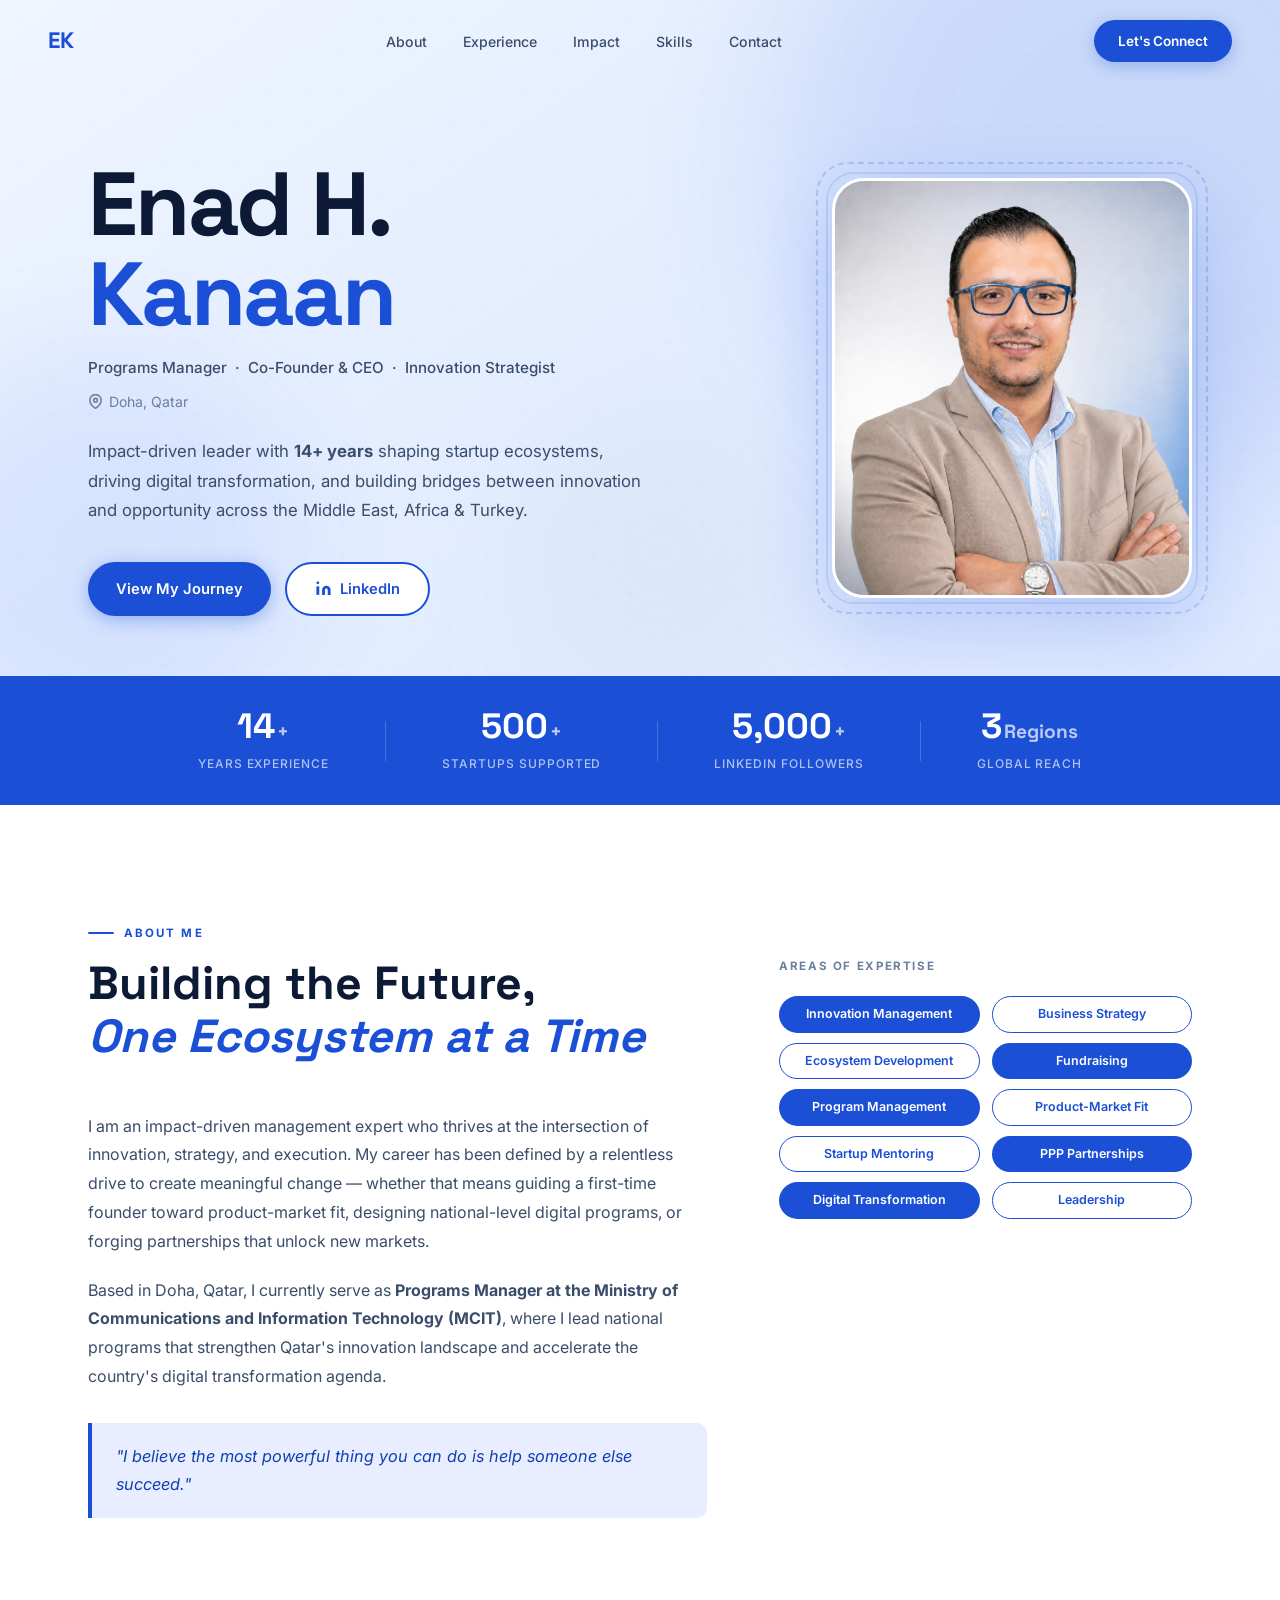
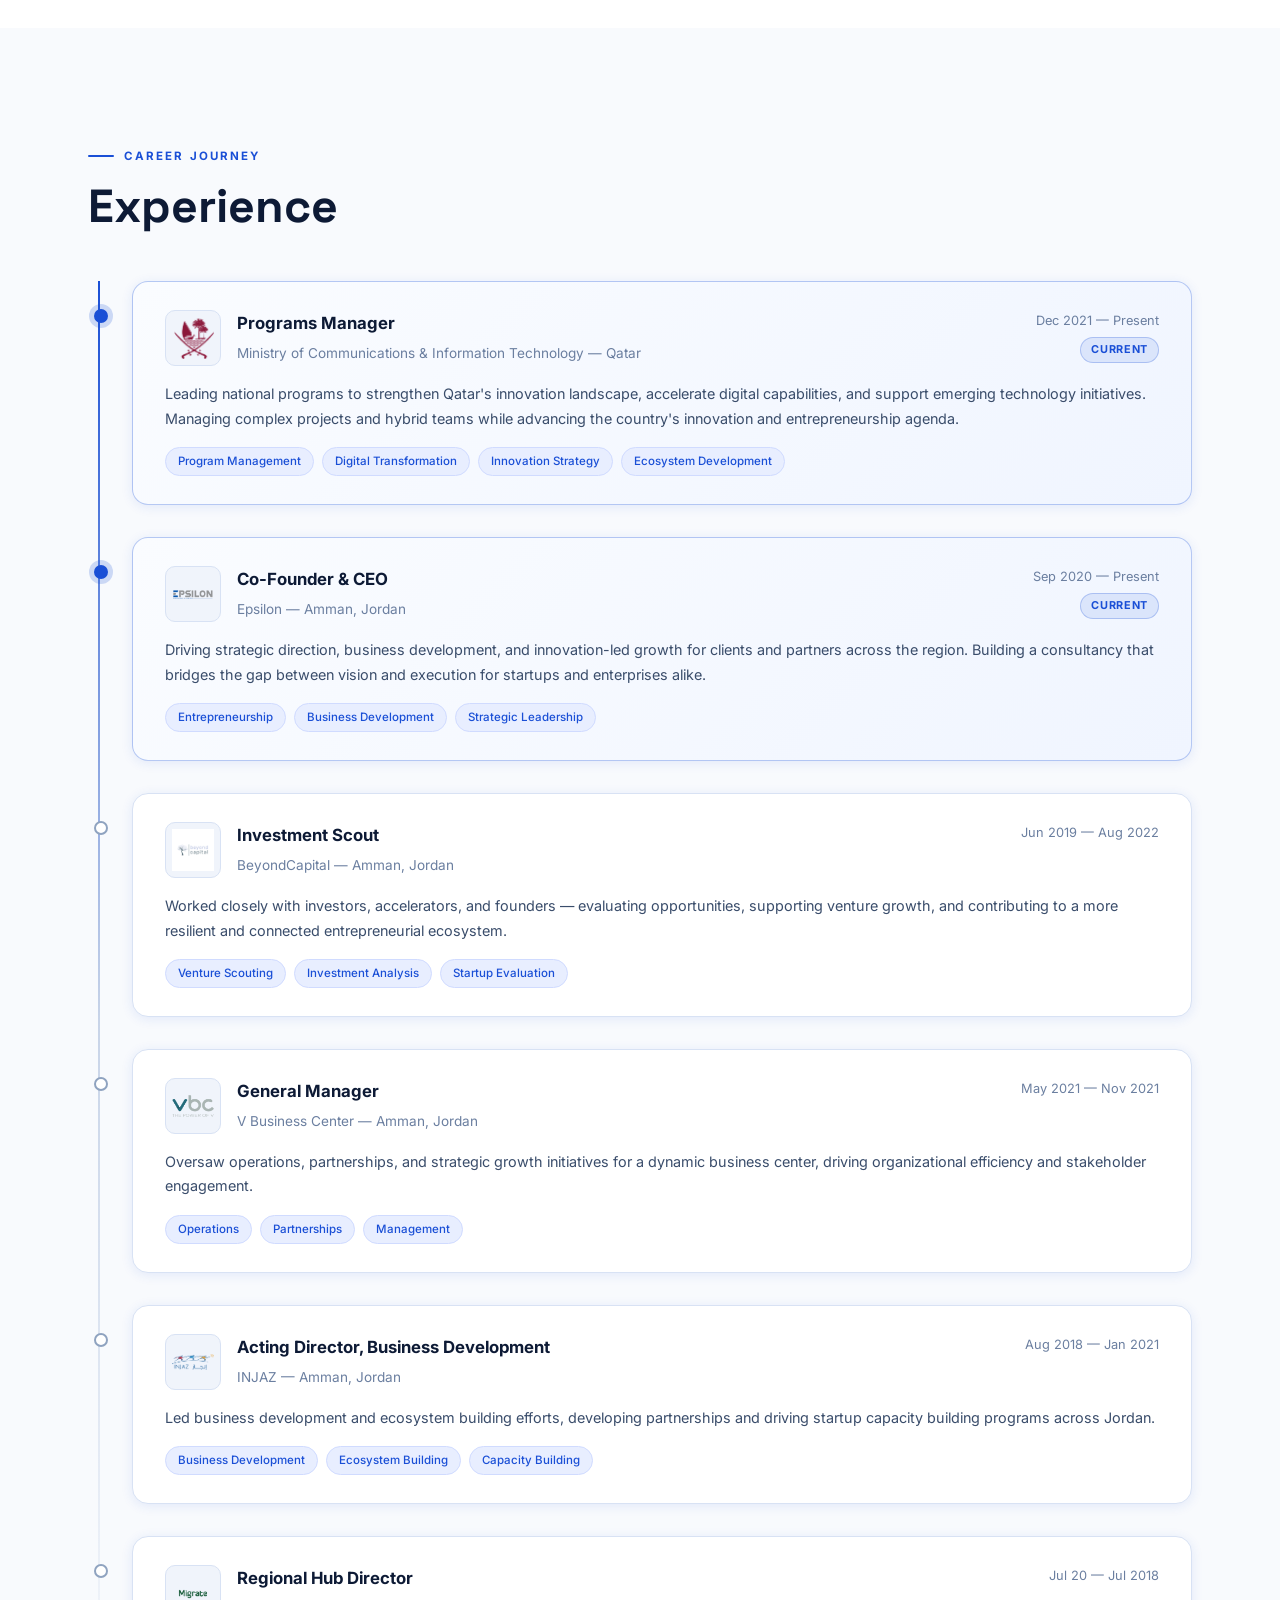
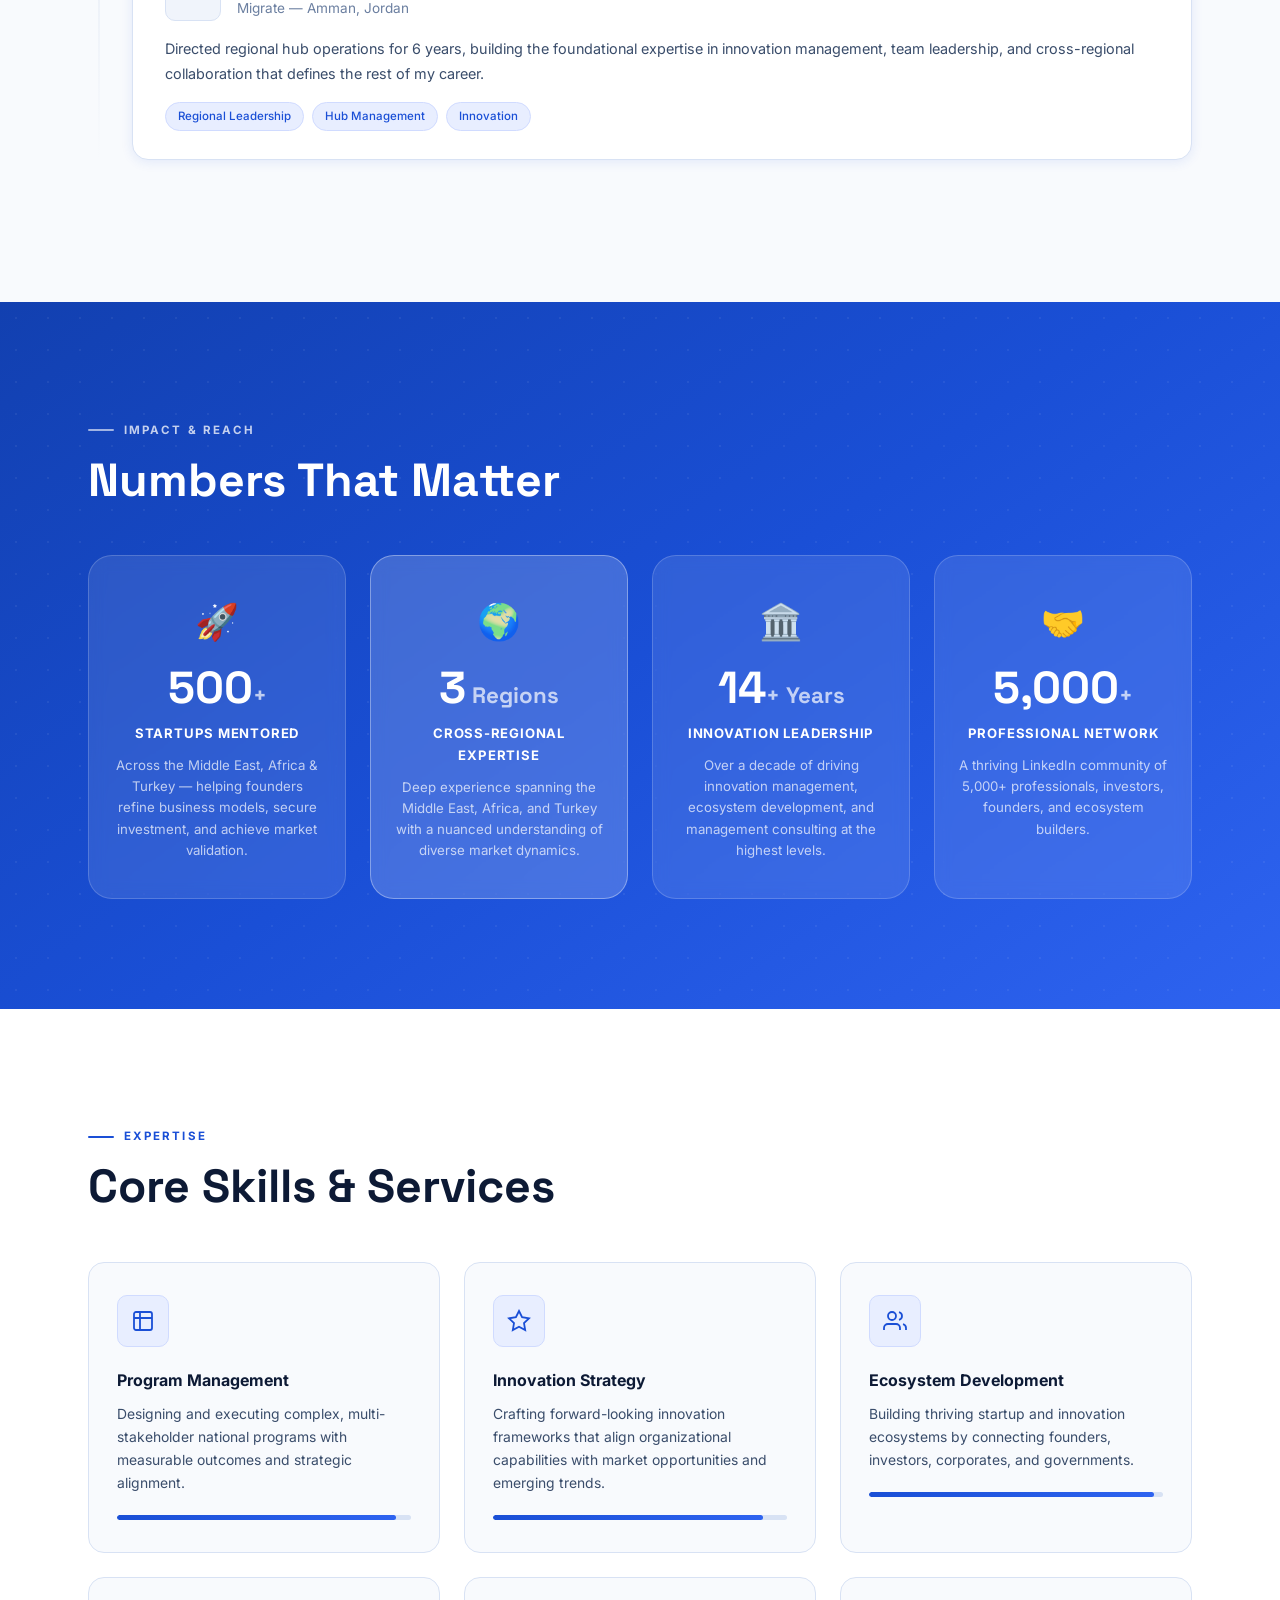
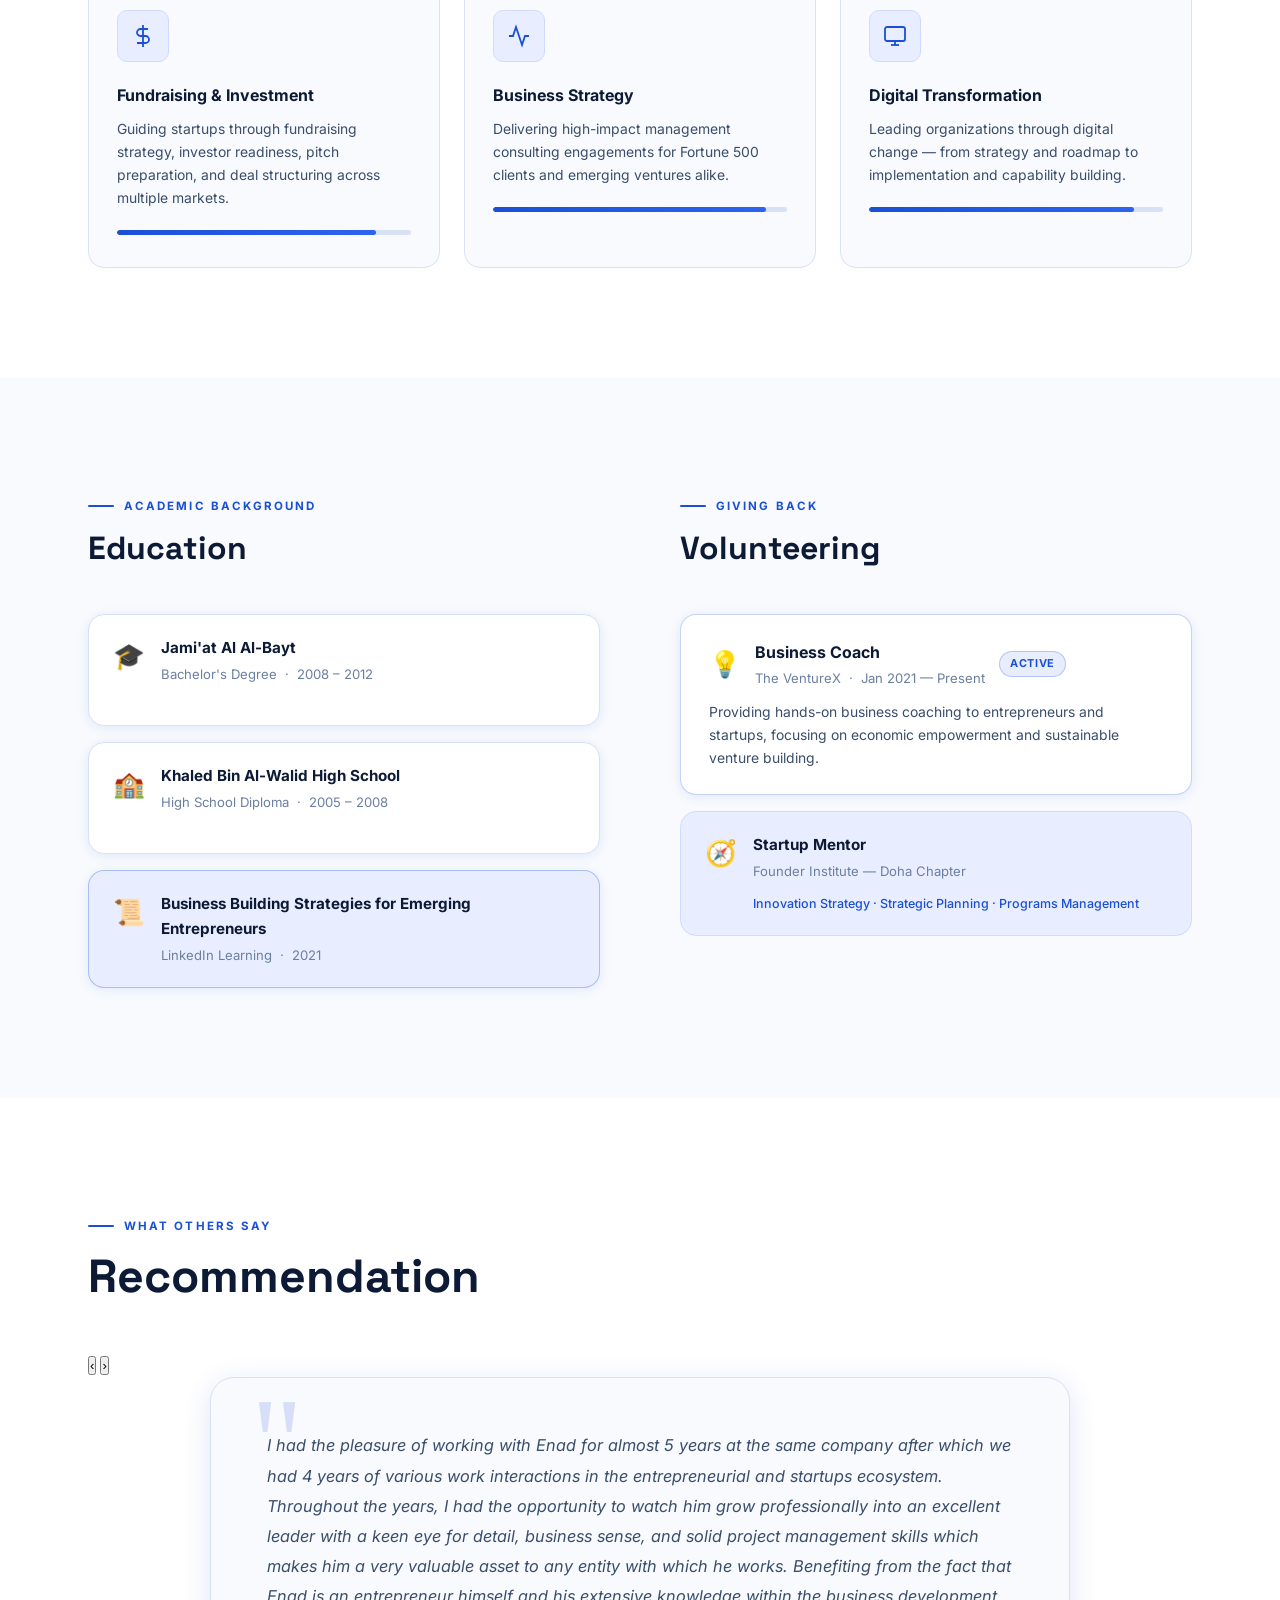
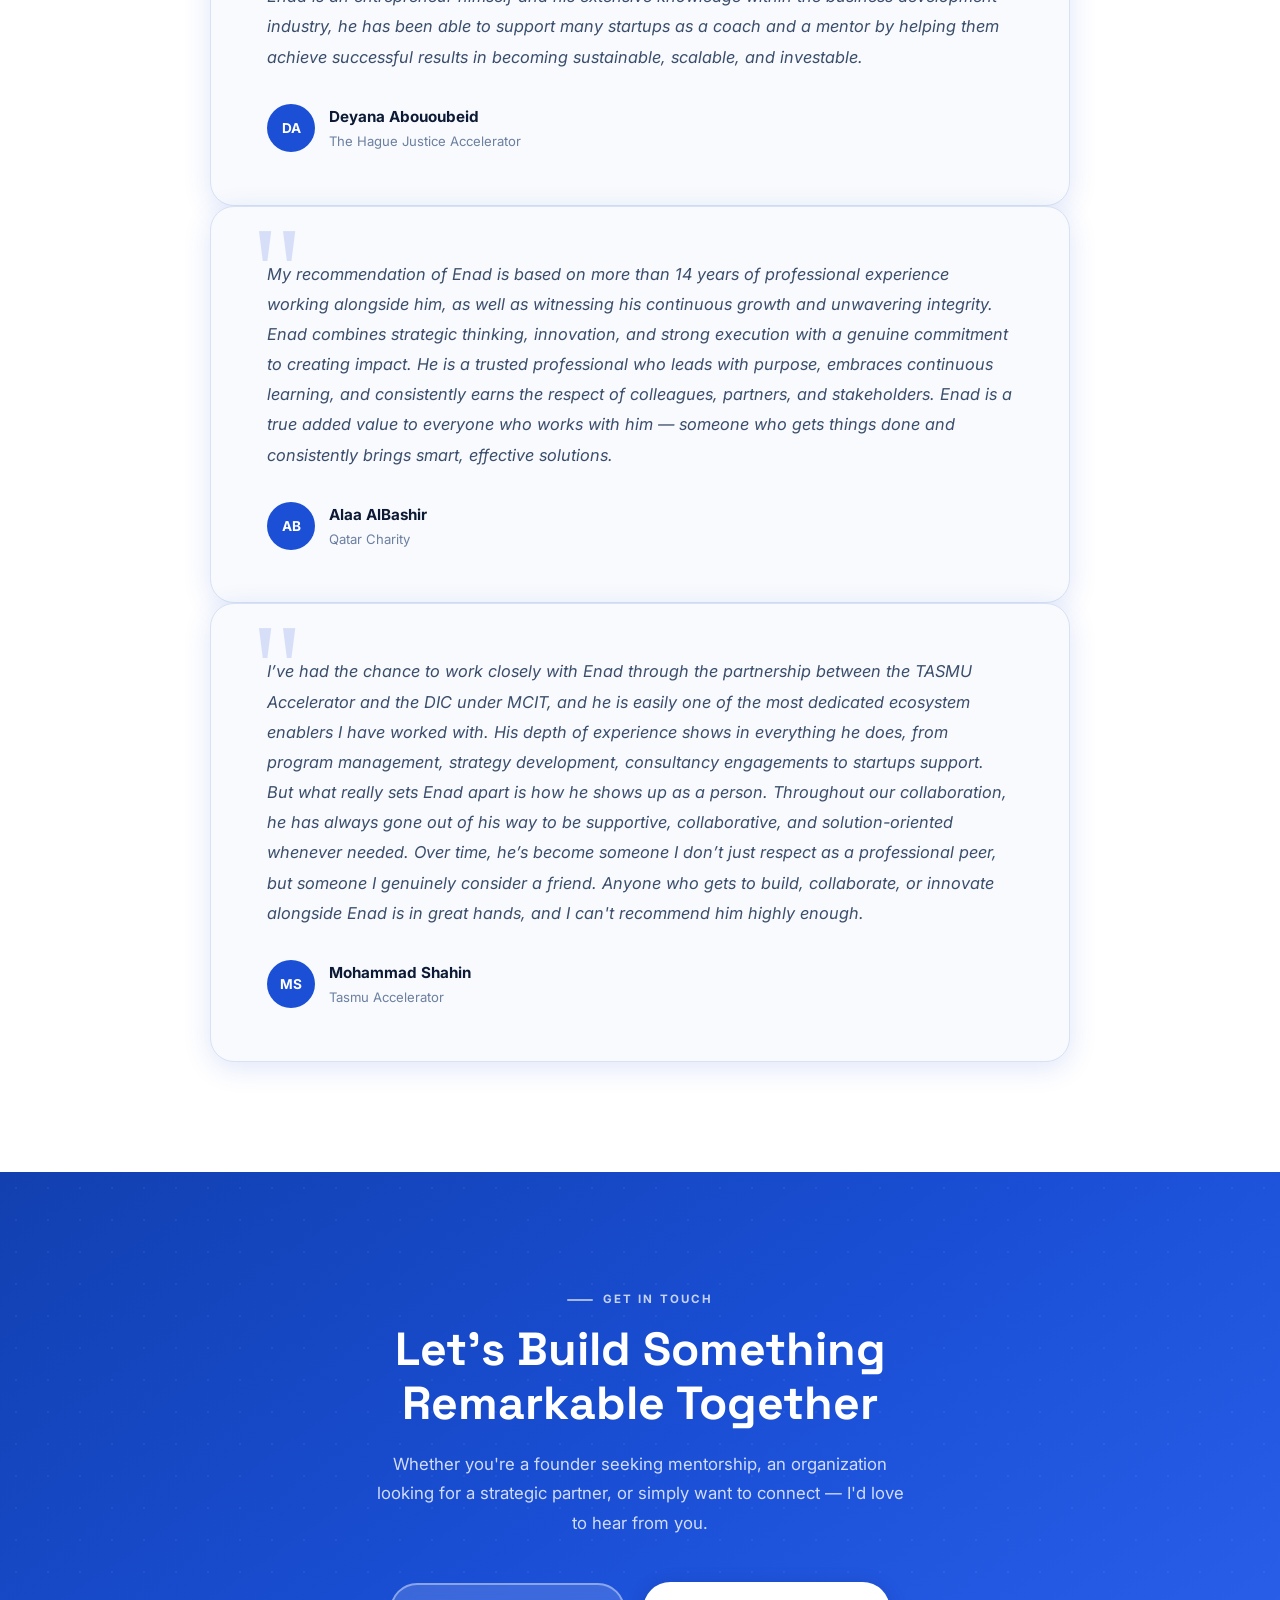
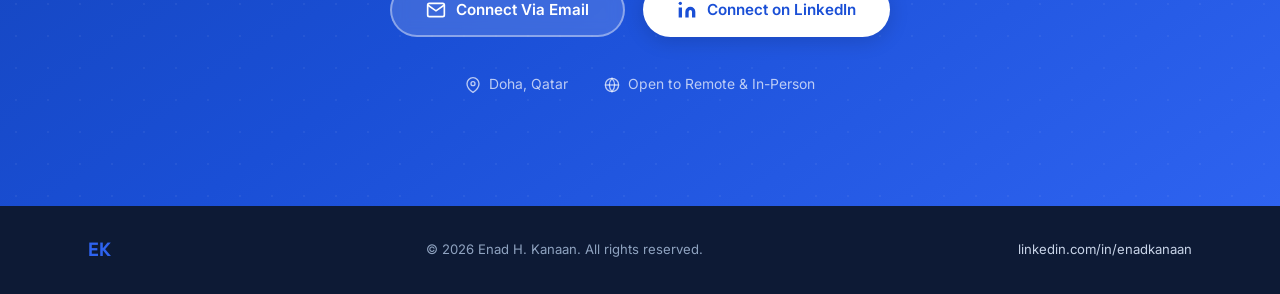
==== commit 09772dc5: "Update index.html" ====
--- a/index.html
+++ b/index.html
@@ -502,7 +502,20 @@
 
     <div class="testimonial-slider reveal">
       <div class="testimonial-track">
-
+    <!-- testimonial card 1 -->
+    <!-- testimonial card 2 -->
+    <!-- testimonial card 3 -->
+
+  </div>
+
+  <button class="testimonial-btn testimonial-prev" type="button" aria-label="Previous recommendation">
+    ‹
+  </button>
+
+  <button class="testimonial-btn testimonial-next" type="button" aria-label="Next recommendation">
+    ›
+  </button>
+</div>
         <div class="testimonial-card">
           <div class="quote-icon">"</div>
           <blockquote>
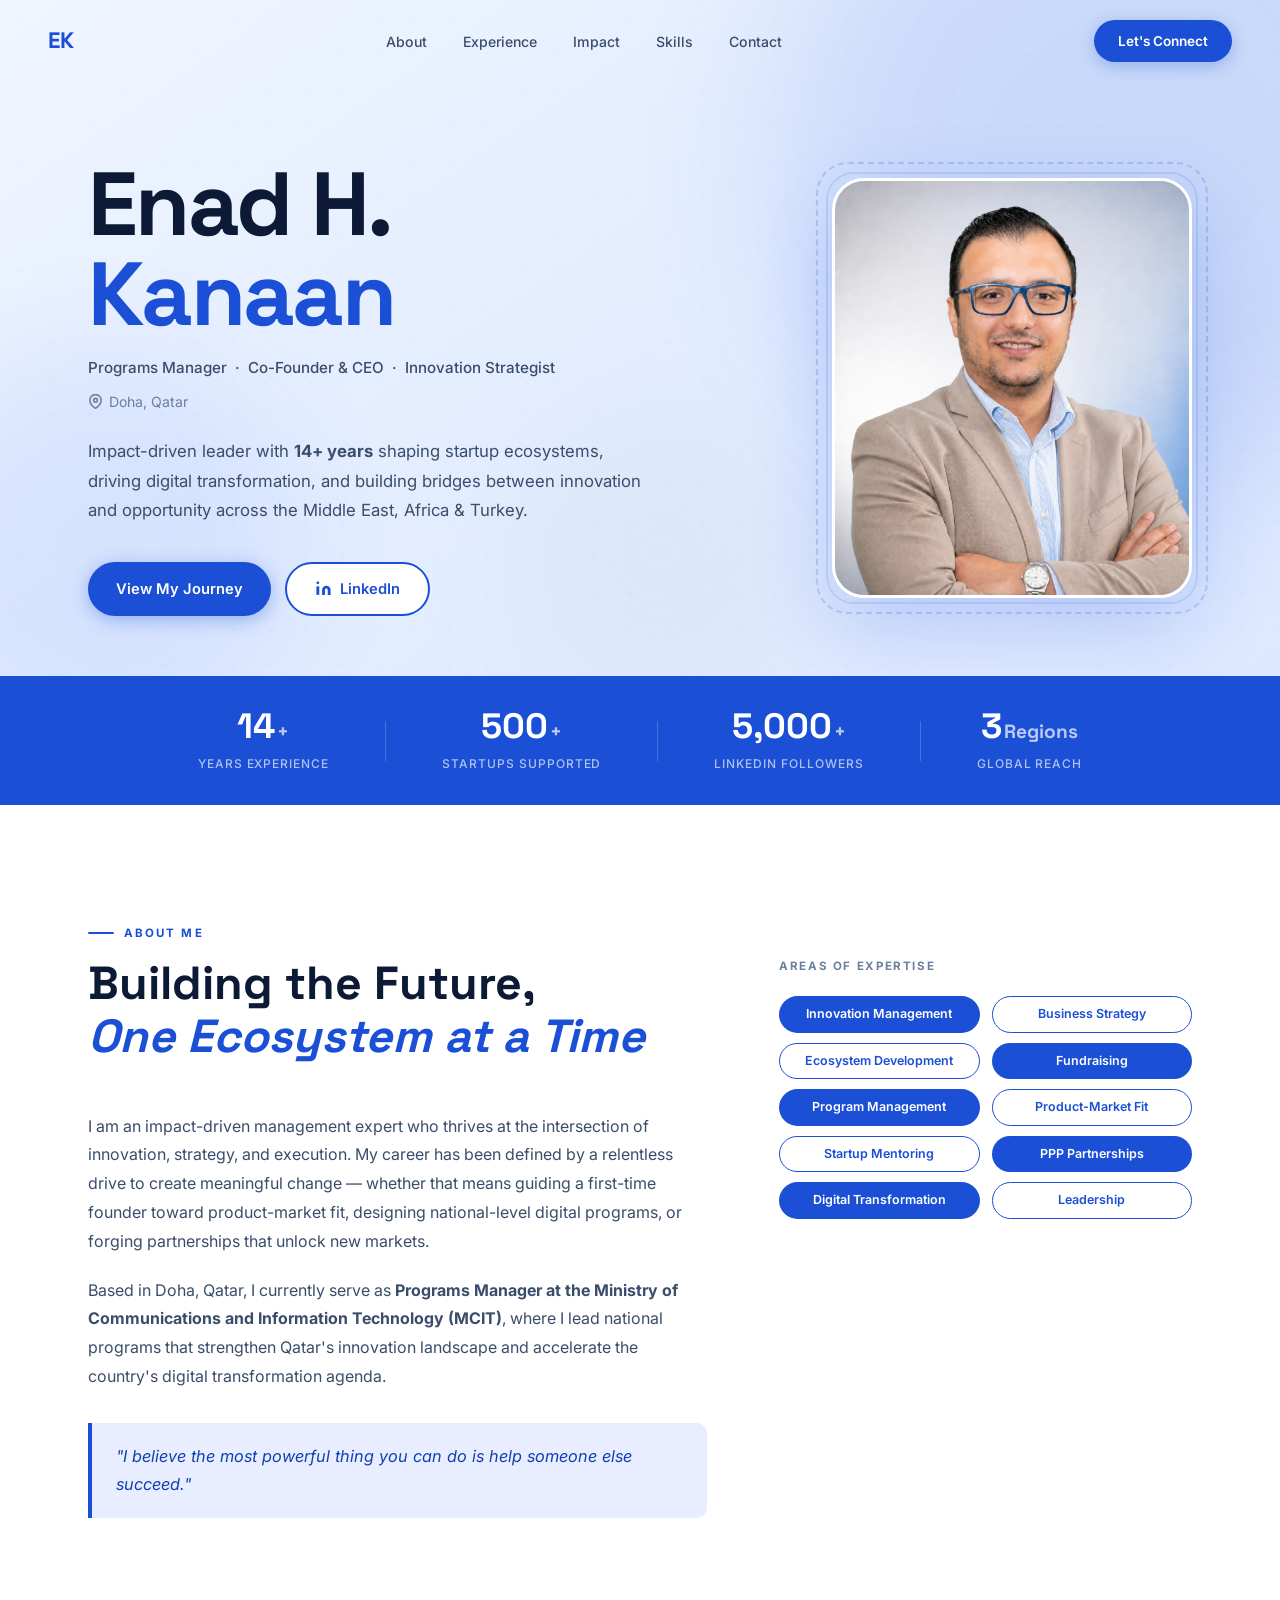
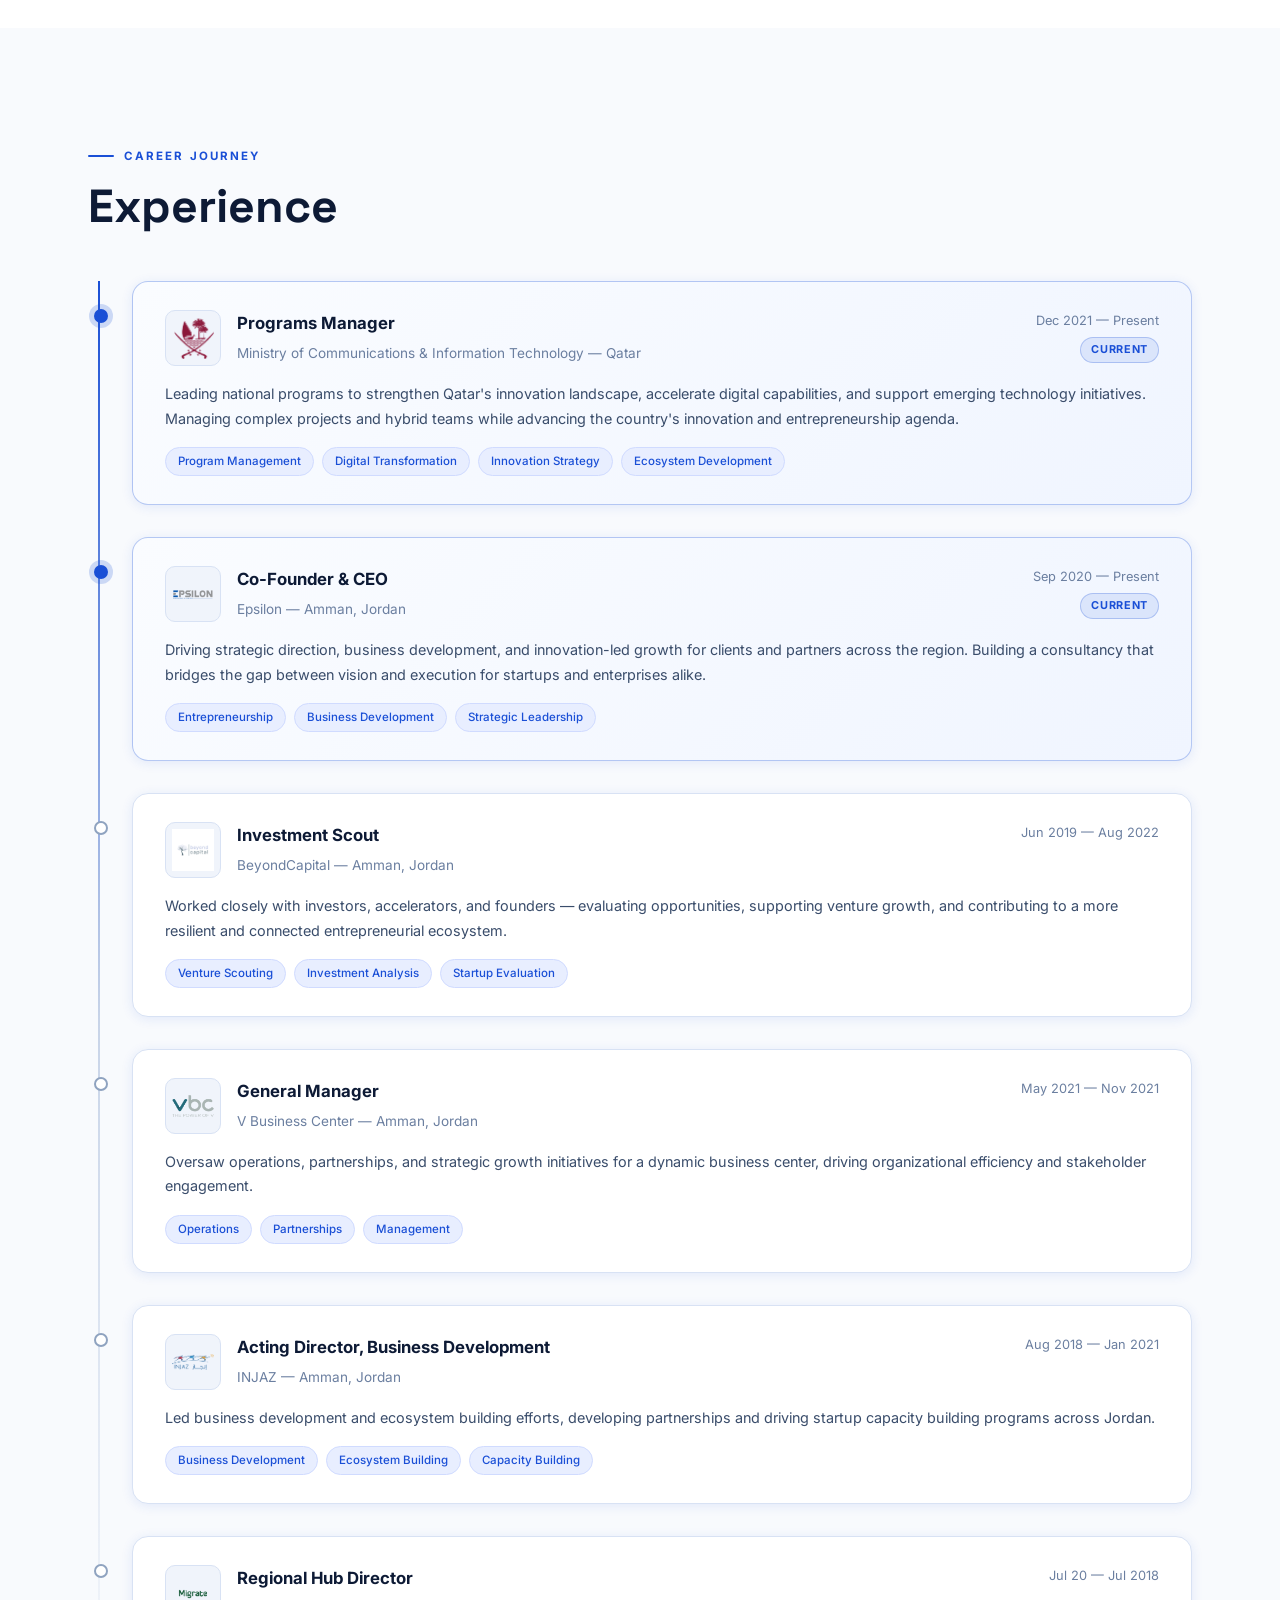
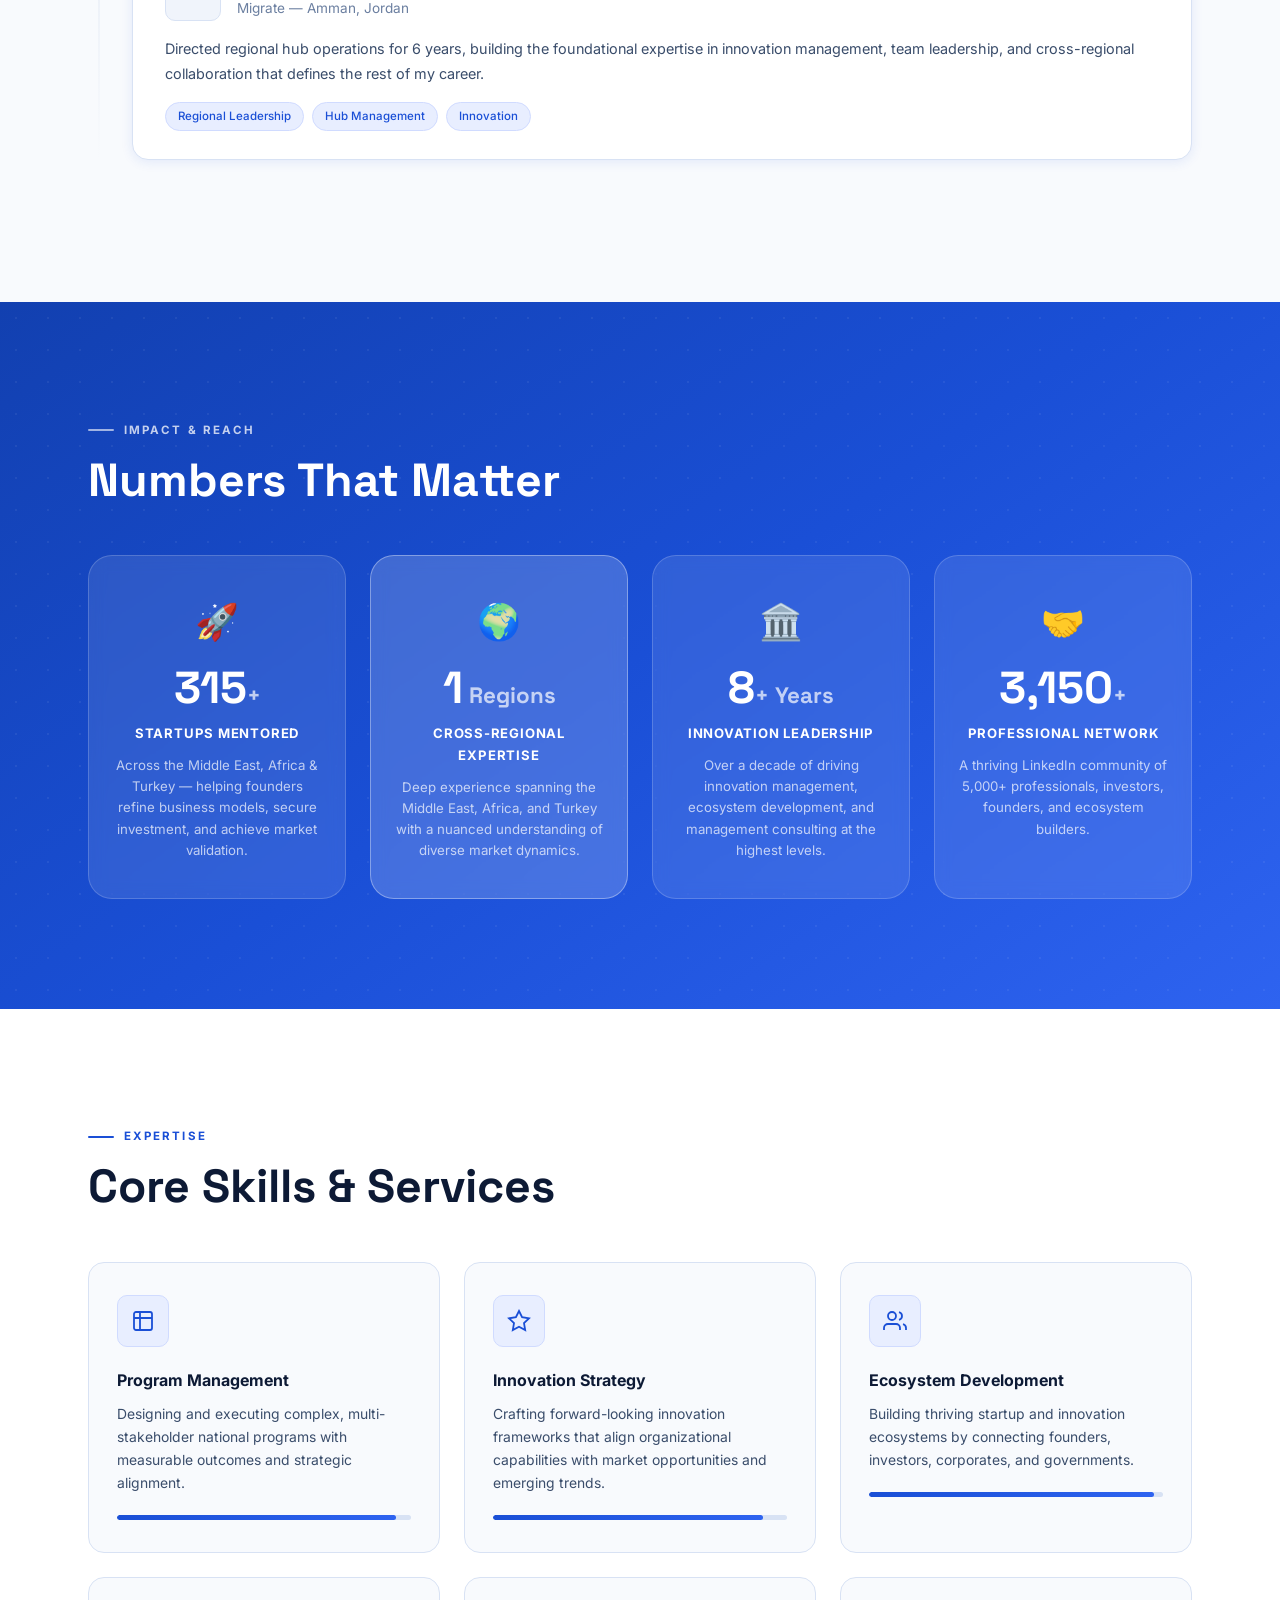
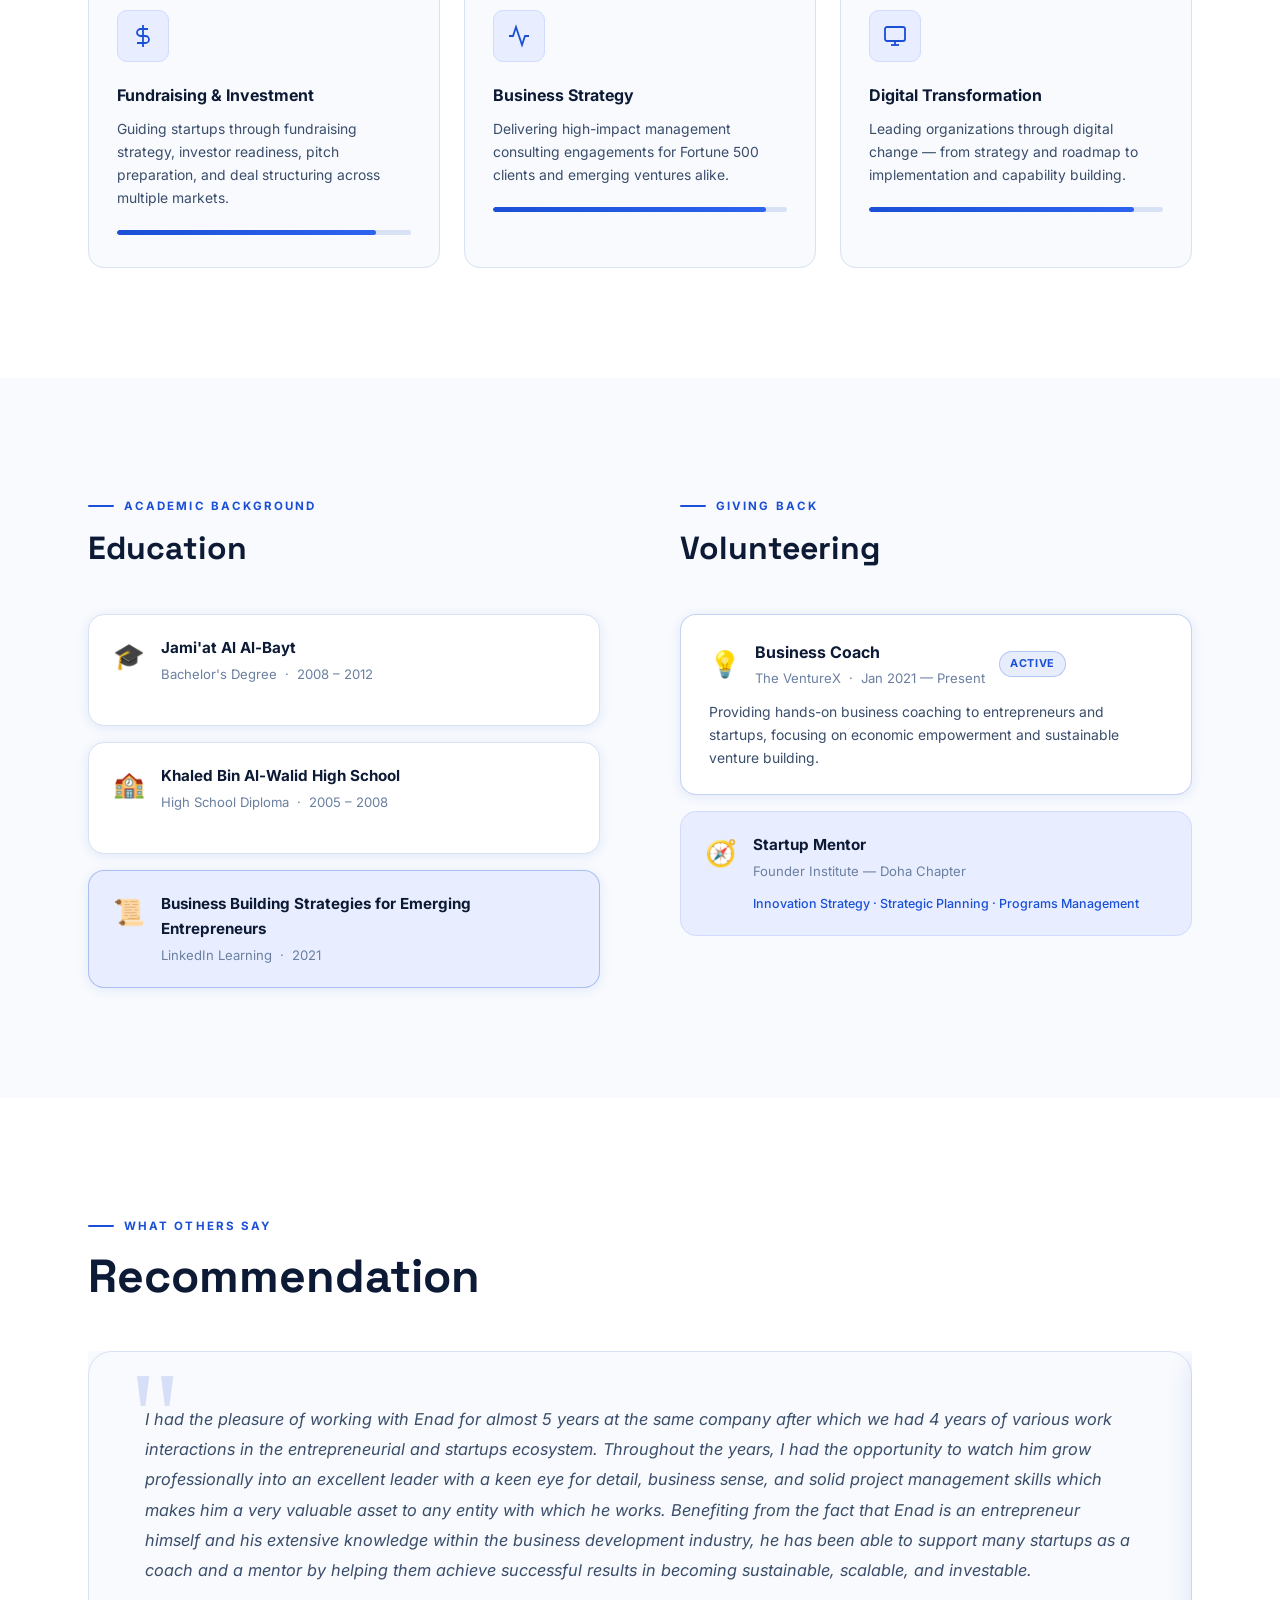
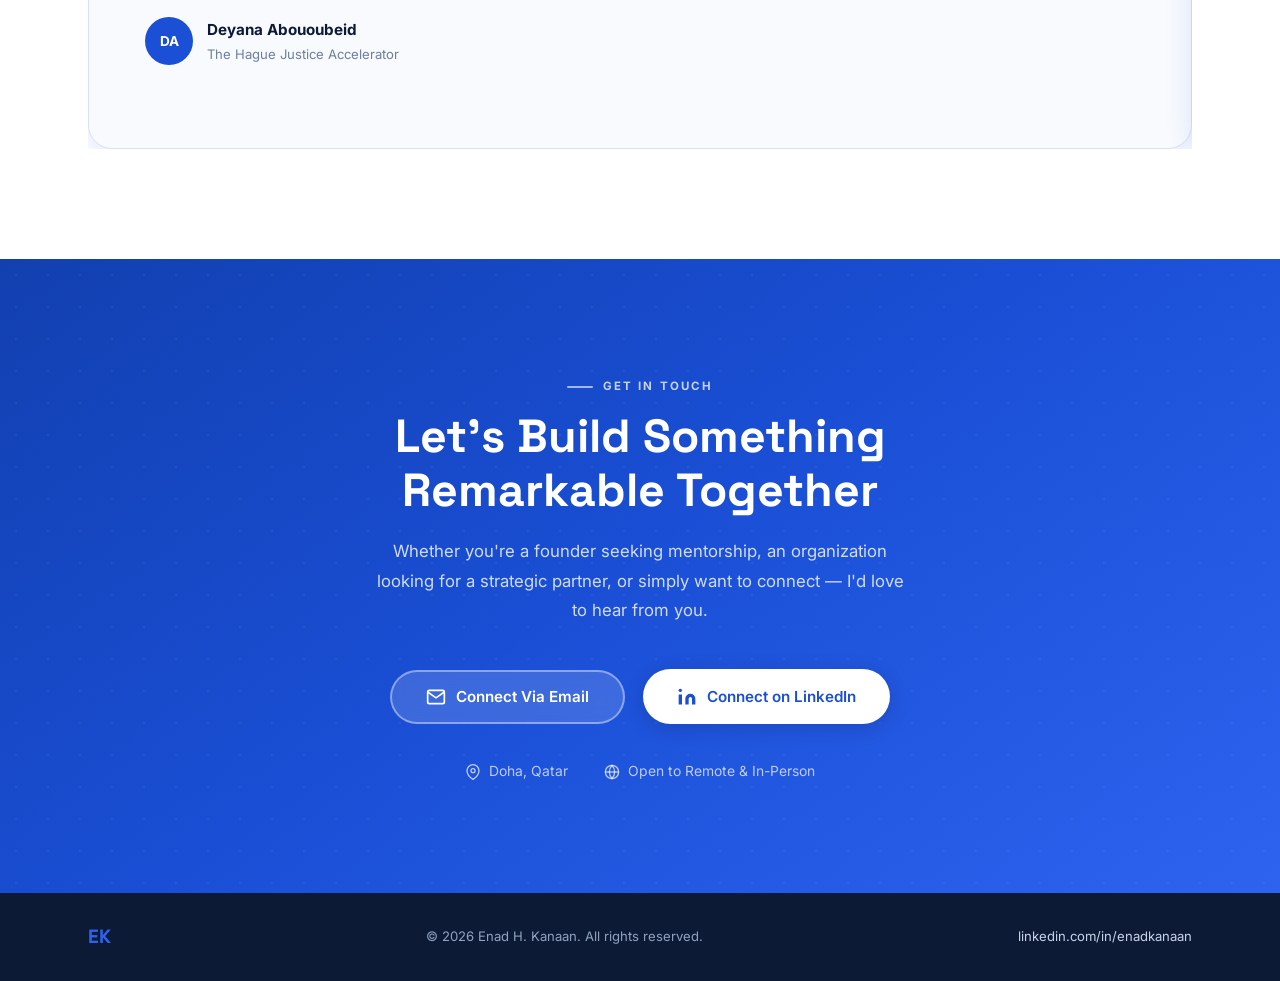
==== commit 798ea876: "Update index.html" ====
--- a/index.html
+++ b/index.html
@@ -502,20 +502,6 @@
 
     <div class="testimonial-slider reveal">
       <div class="testimonial-track">
-    <!-- testimonial card 1 -->
-    <!-- testimonial card 2 -->
-    <!-- testimonial card 3 -->
-
-  </div>
-
-  <button class="testimonial-btn testimonial-prev" type="button" aria-label="Previous recommendation">
-    ‹
-  </button>
-
-  <button class="testimonial-btn testimonial-next" type="button" aria-label="Next recommendation">
-    ›
-  </button>
-</div>
         <div class="testimonial-card">
           <div class="quote-icon">"</div>
           <blockquote>
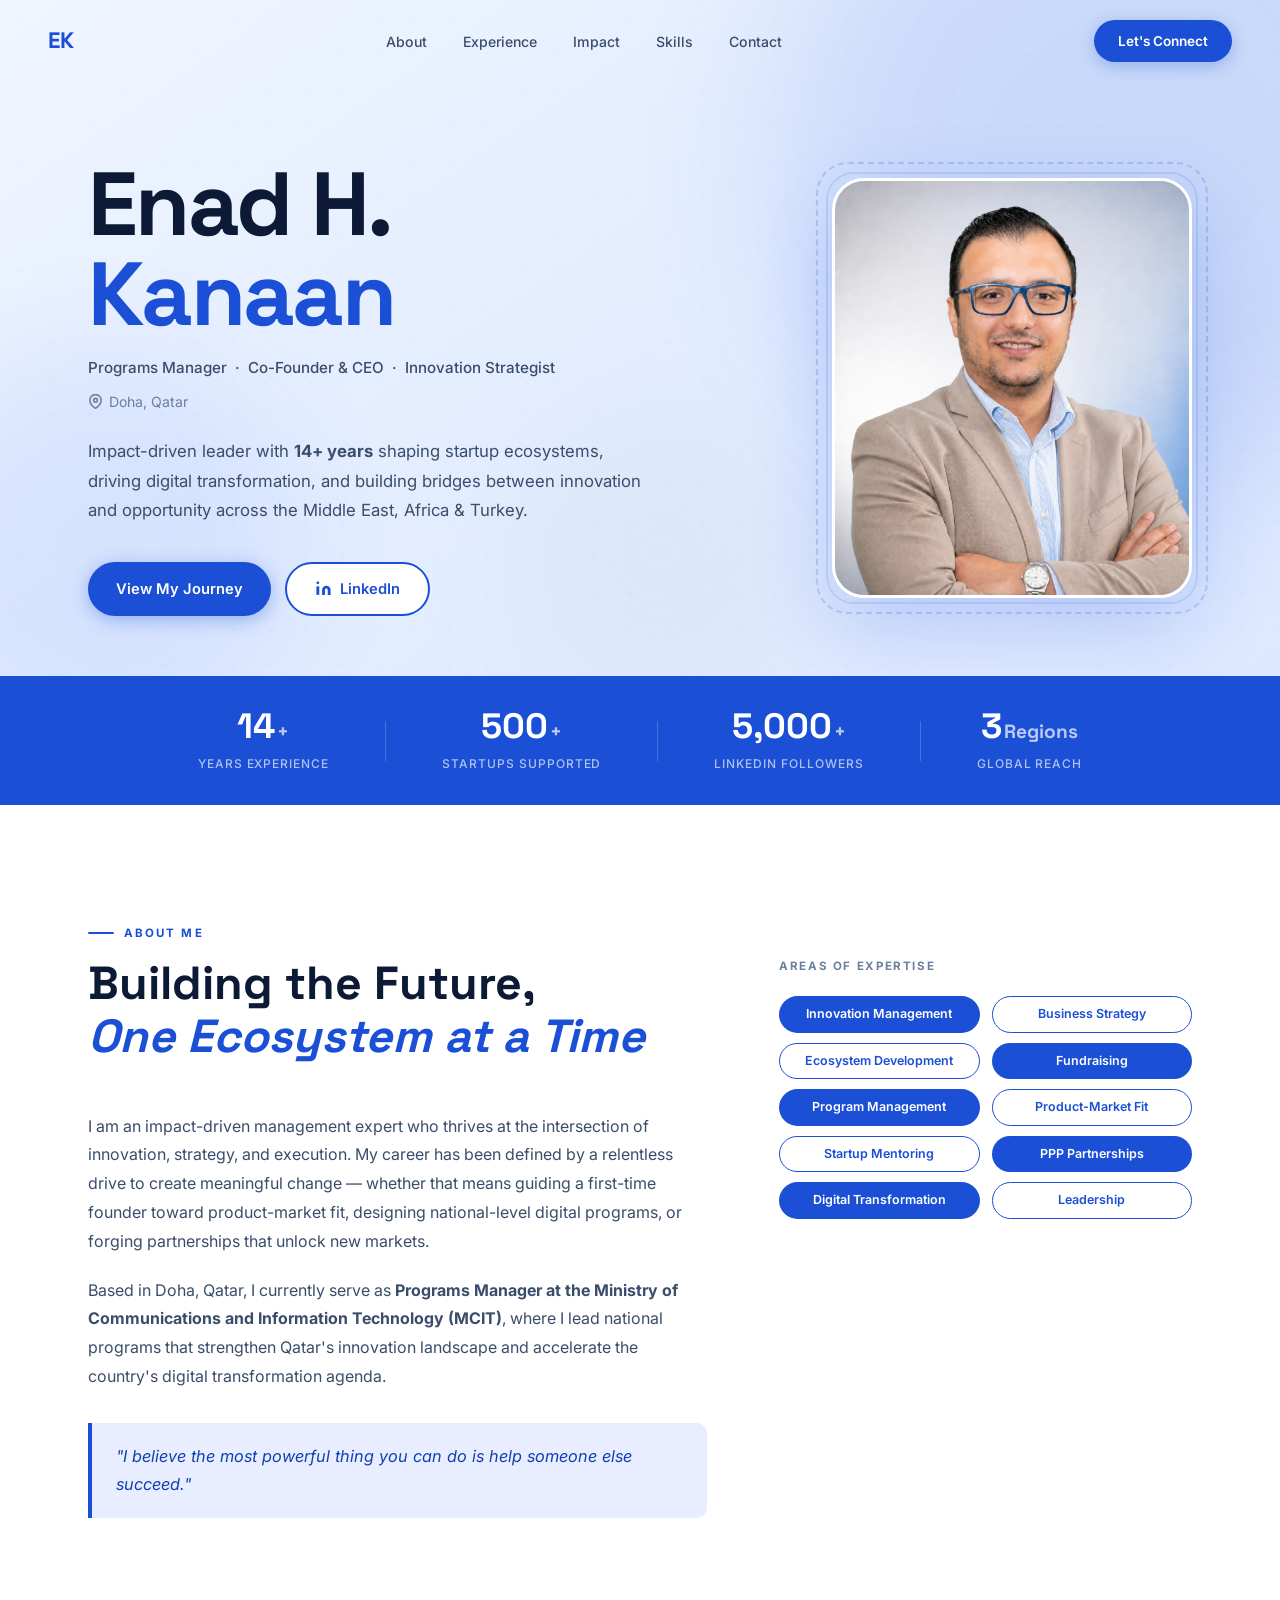
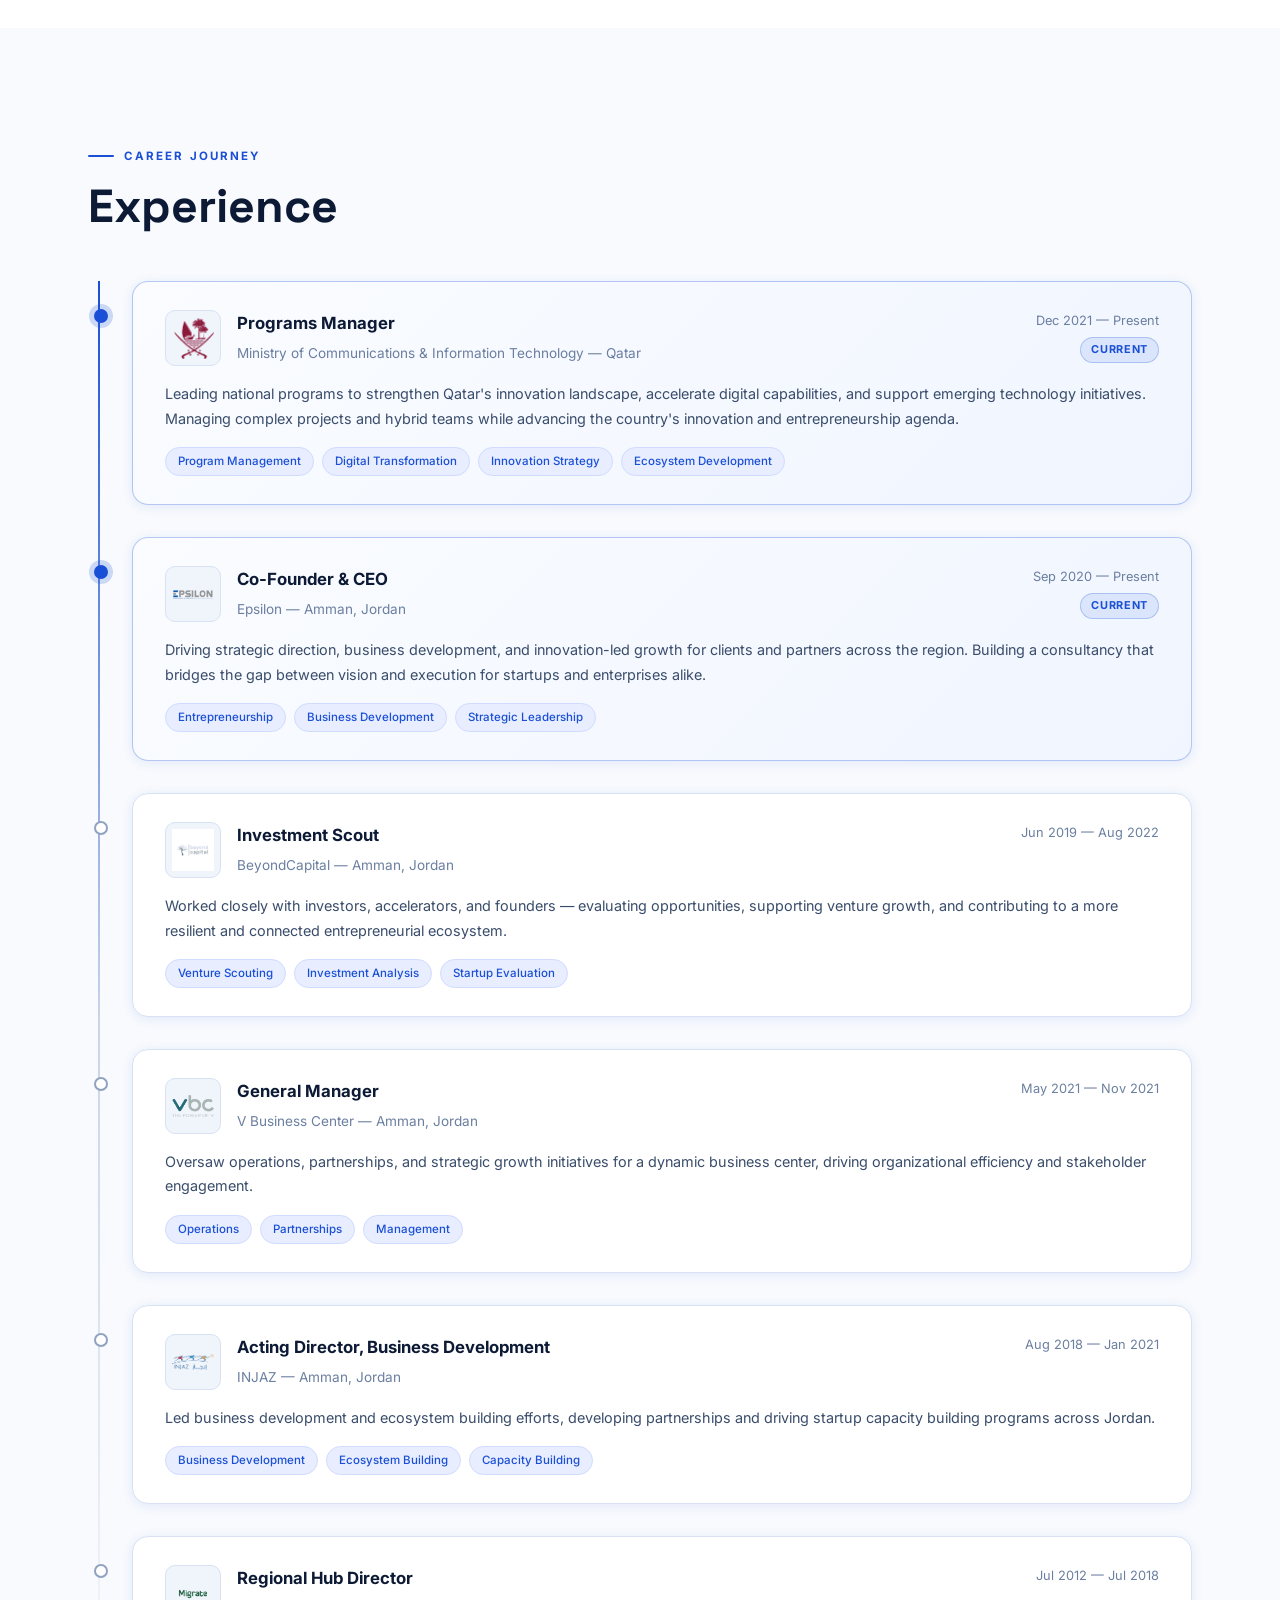
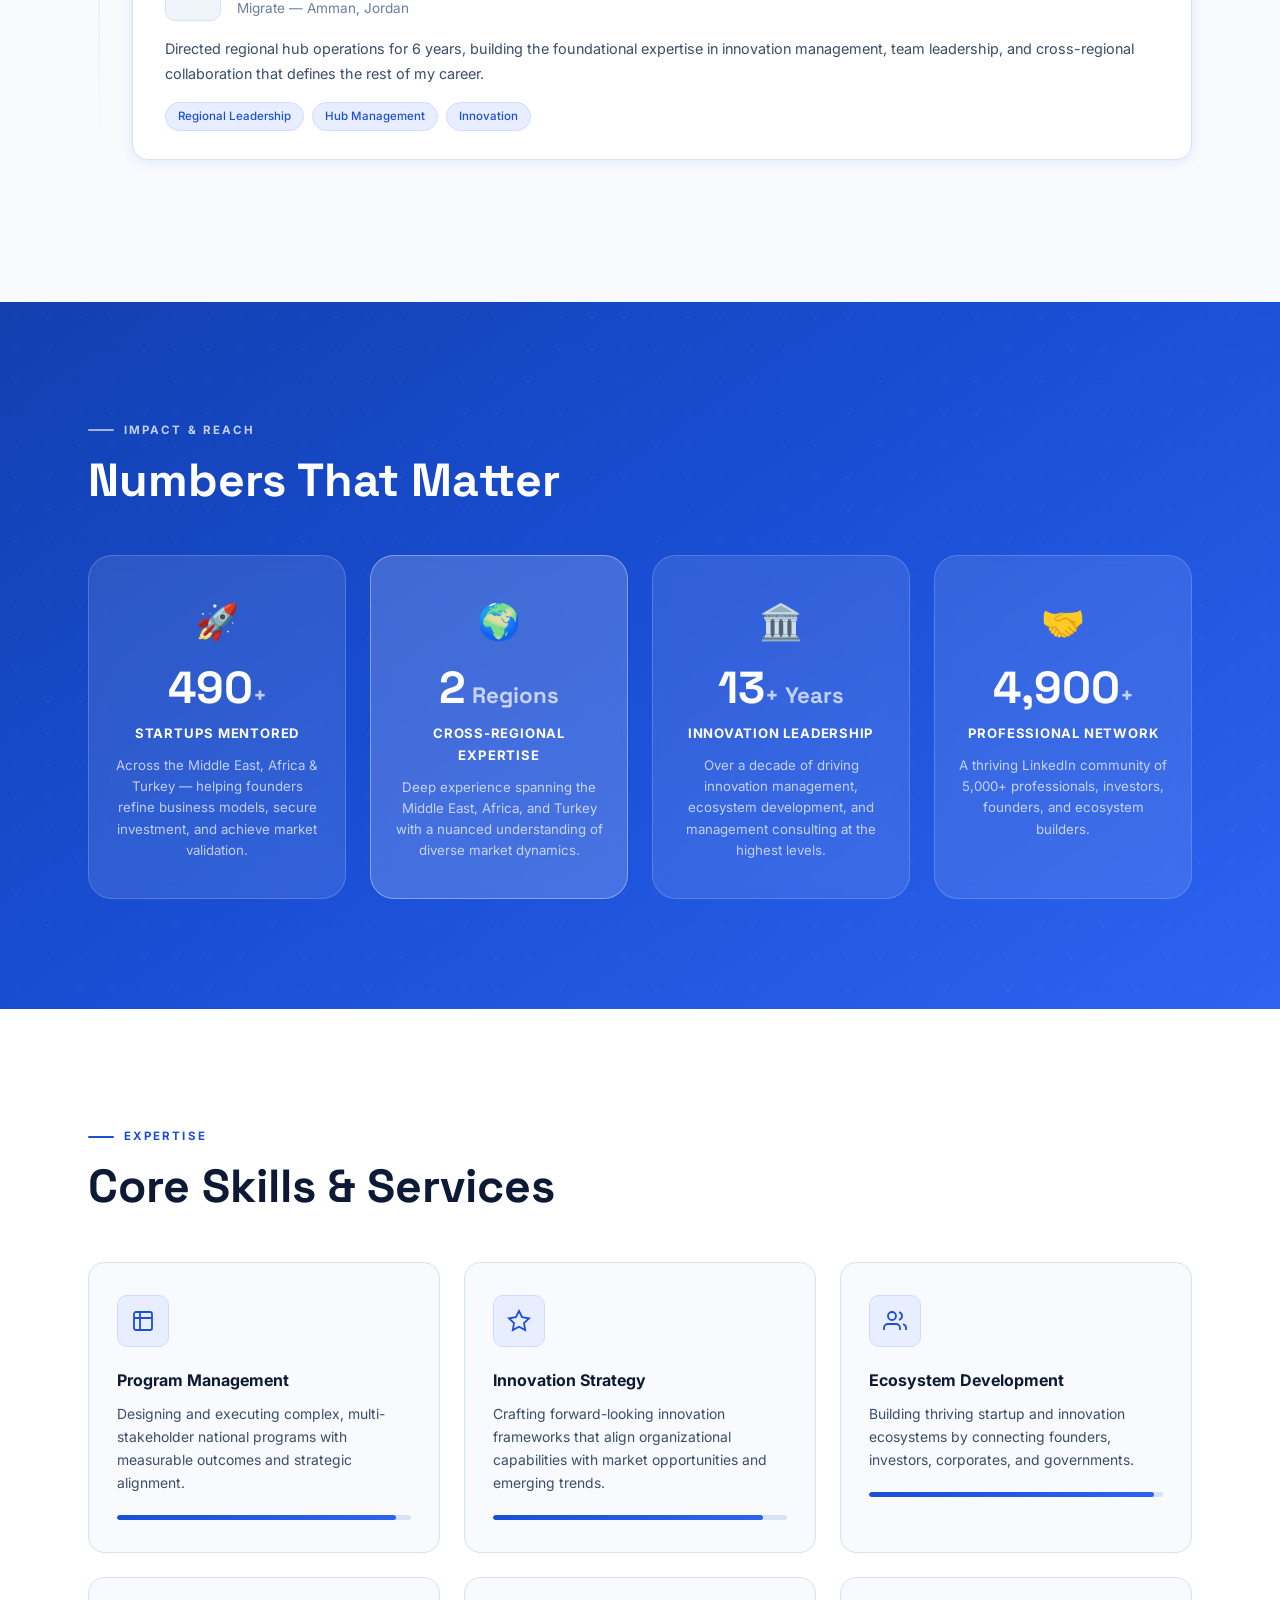
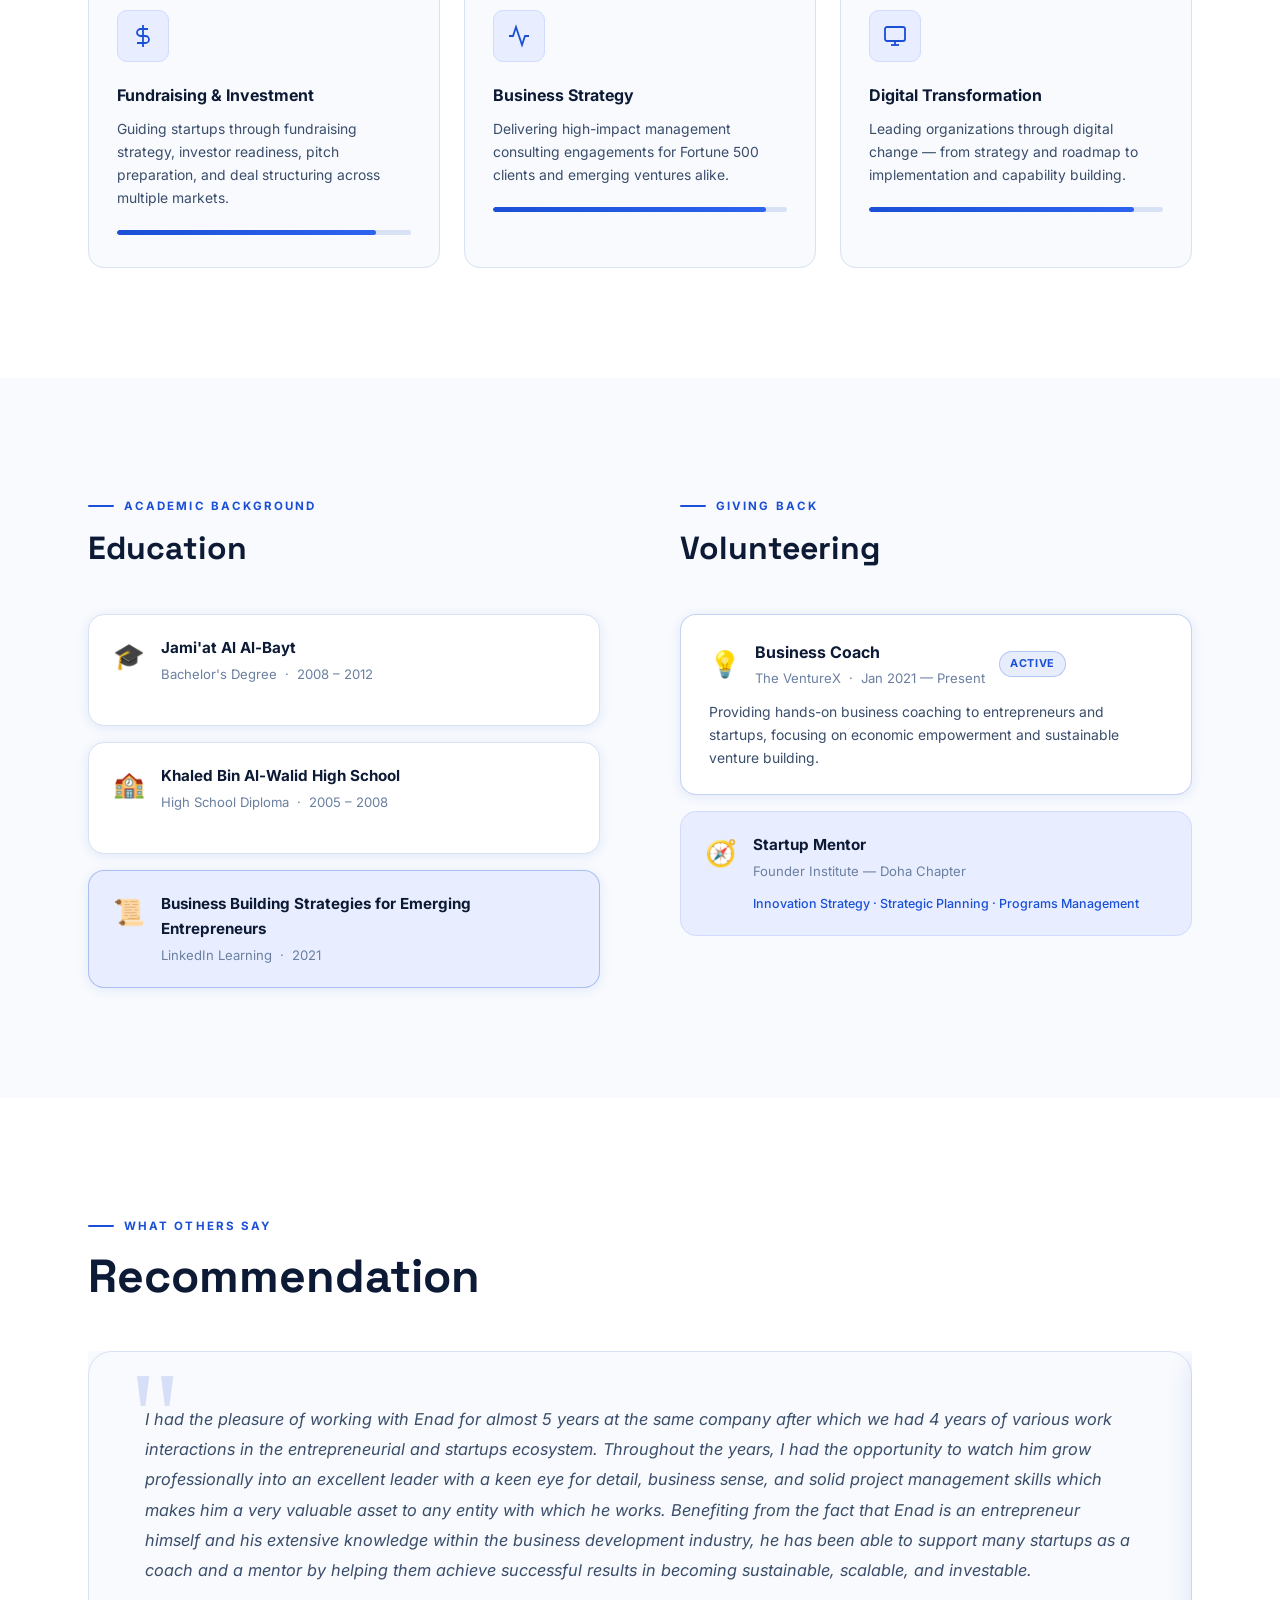
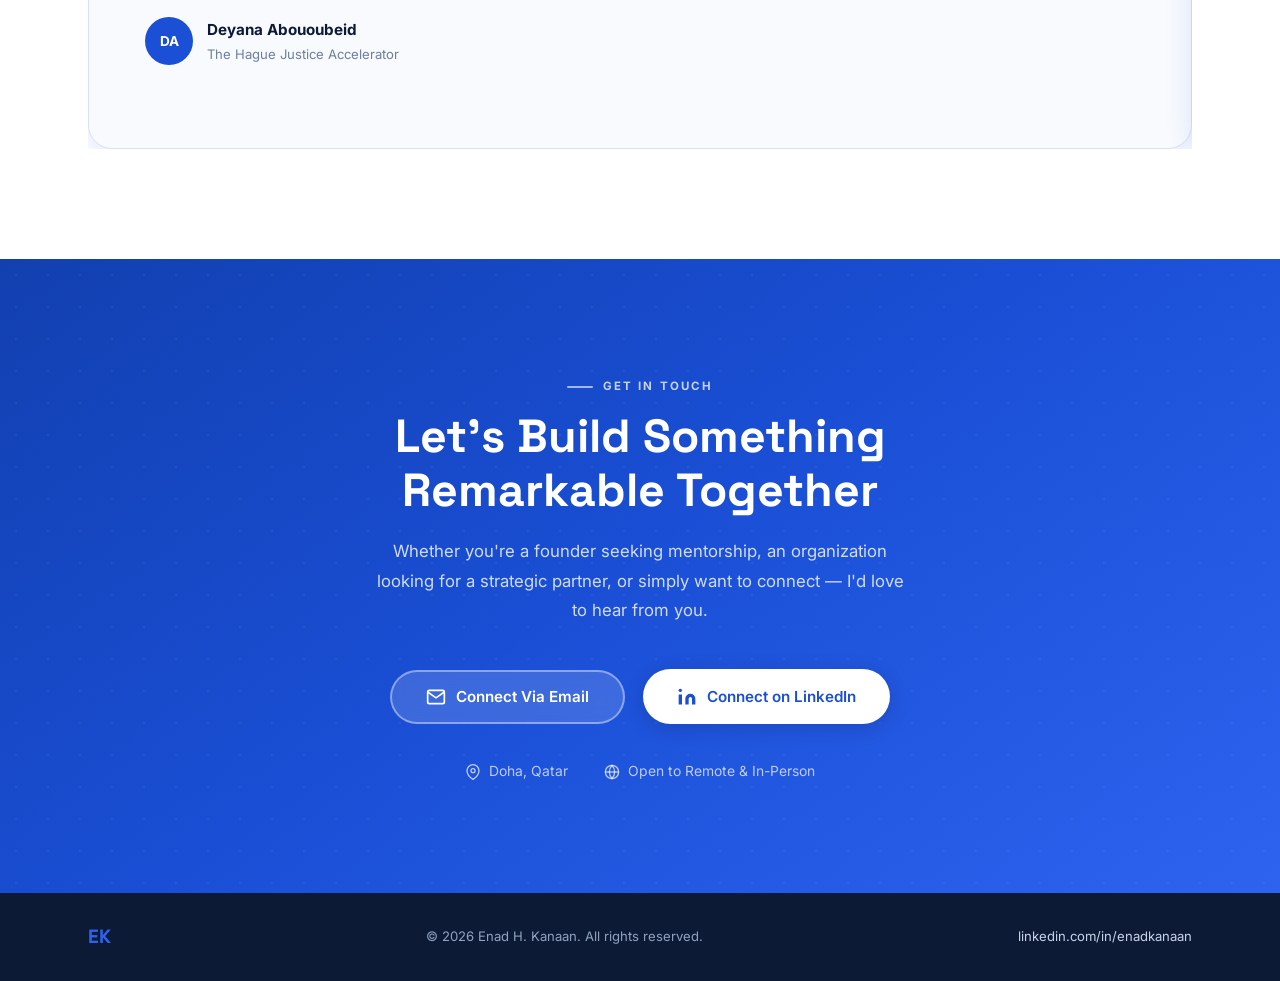
==== commit 6a2f48cd: "Update index.html" ====
--- a/index.html
+++ b/index.html
@@ -313,7 +313,7 @@
                 <p class="tl-org">Migrate — Amman, Jordan</p>
               </div>
               <div class="tl-meta">
-                <span class="tl-date">Jul 20 — Jul 2018</span>
+                <span class="tl-date">Jul 2012 — Jul 2018</span>
               </div>
             </div>
             <p class="tl-desc">Directed regional hub operations for 6 years, building the foundational expertise in innovation management, team leadership, and cross-regional collaboration that defines the rest of my career.</p>
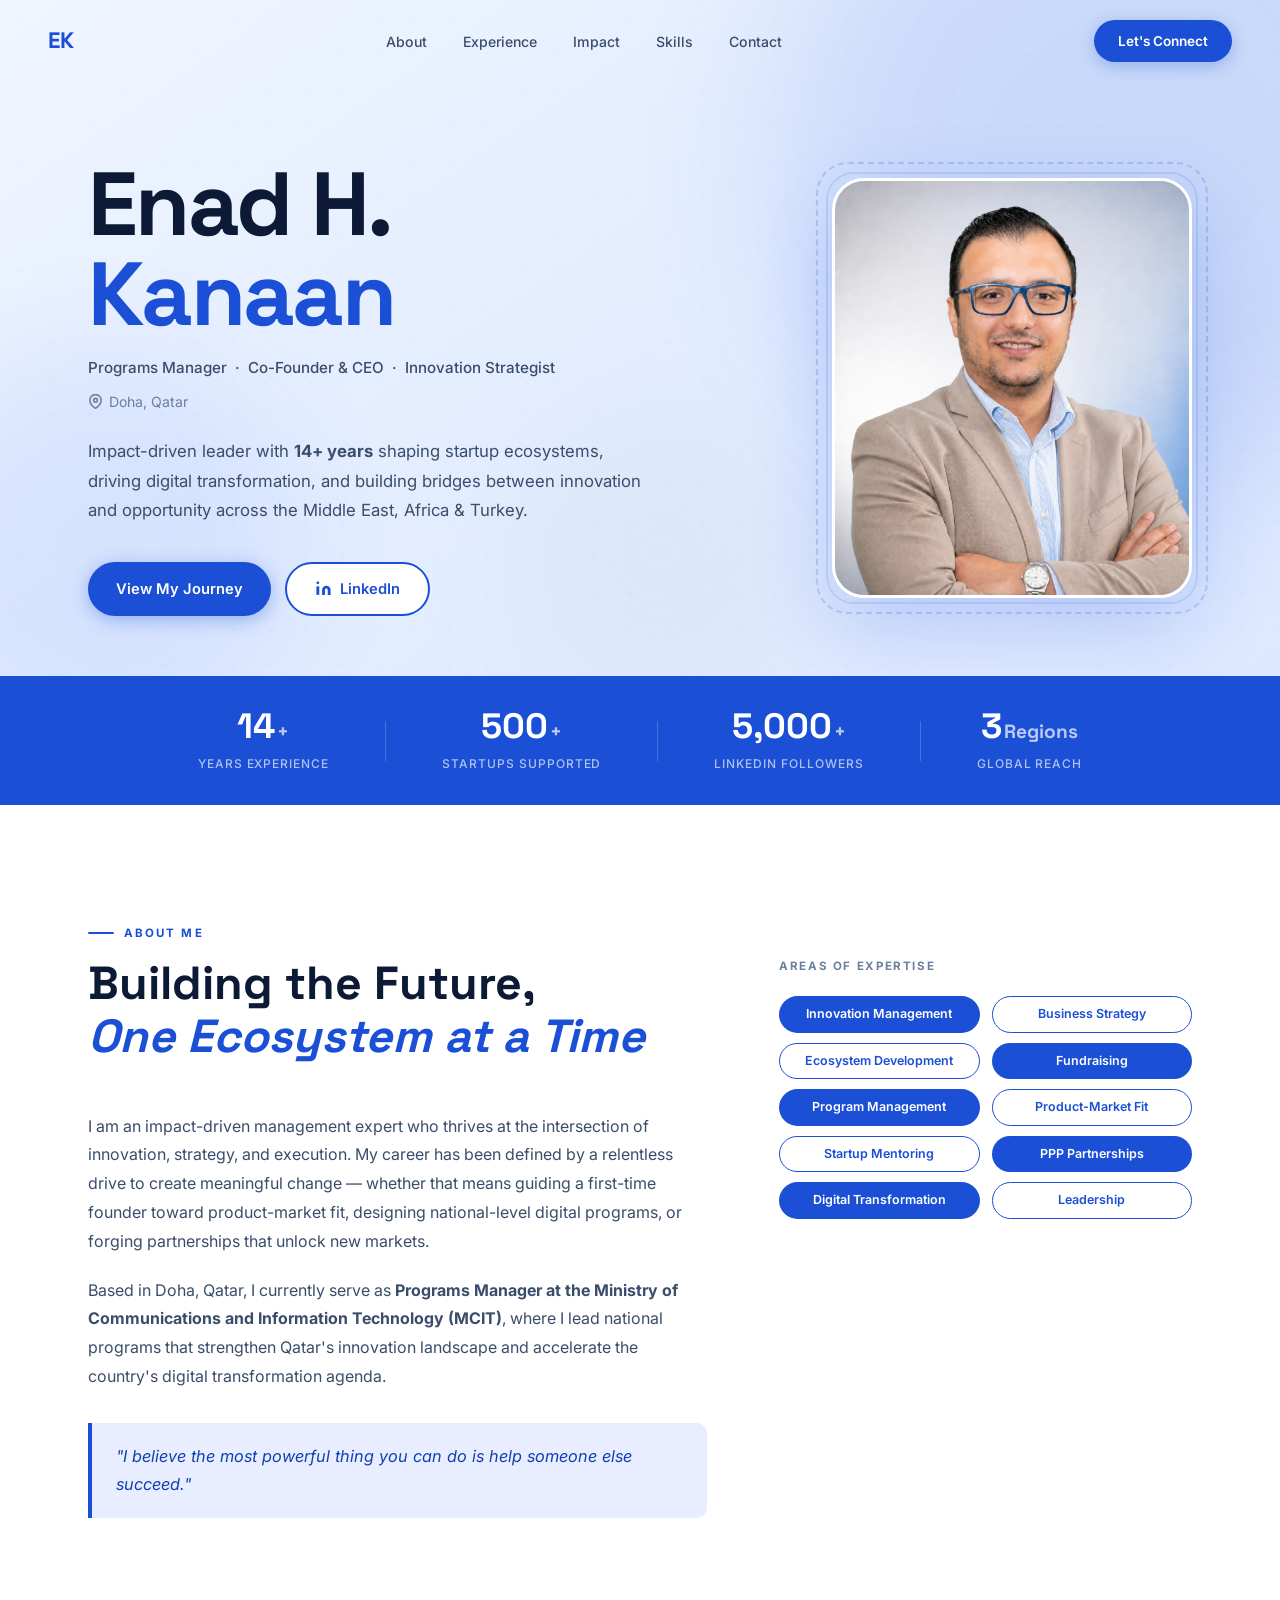
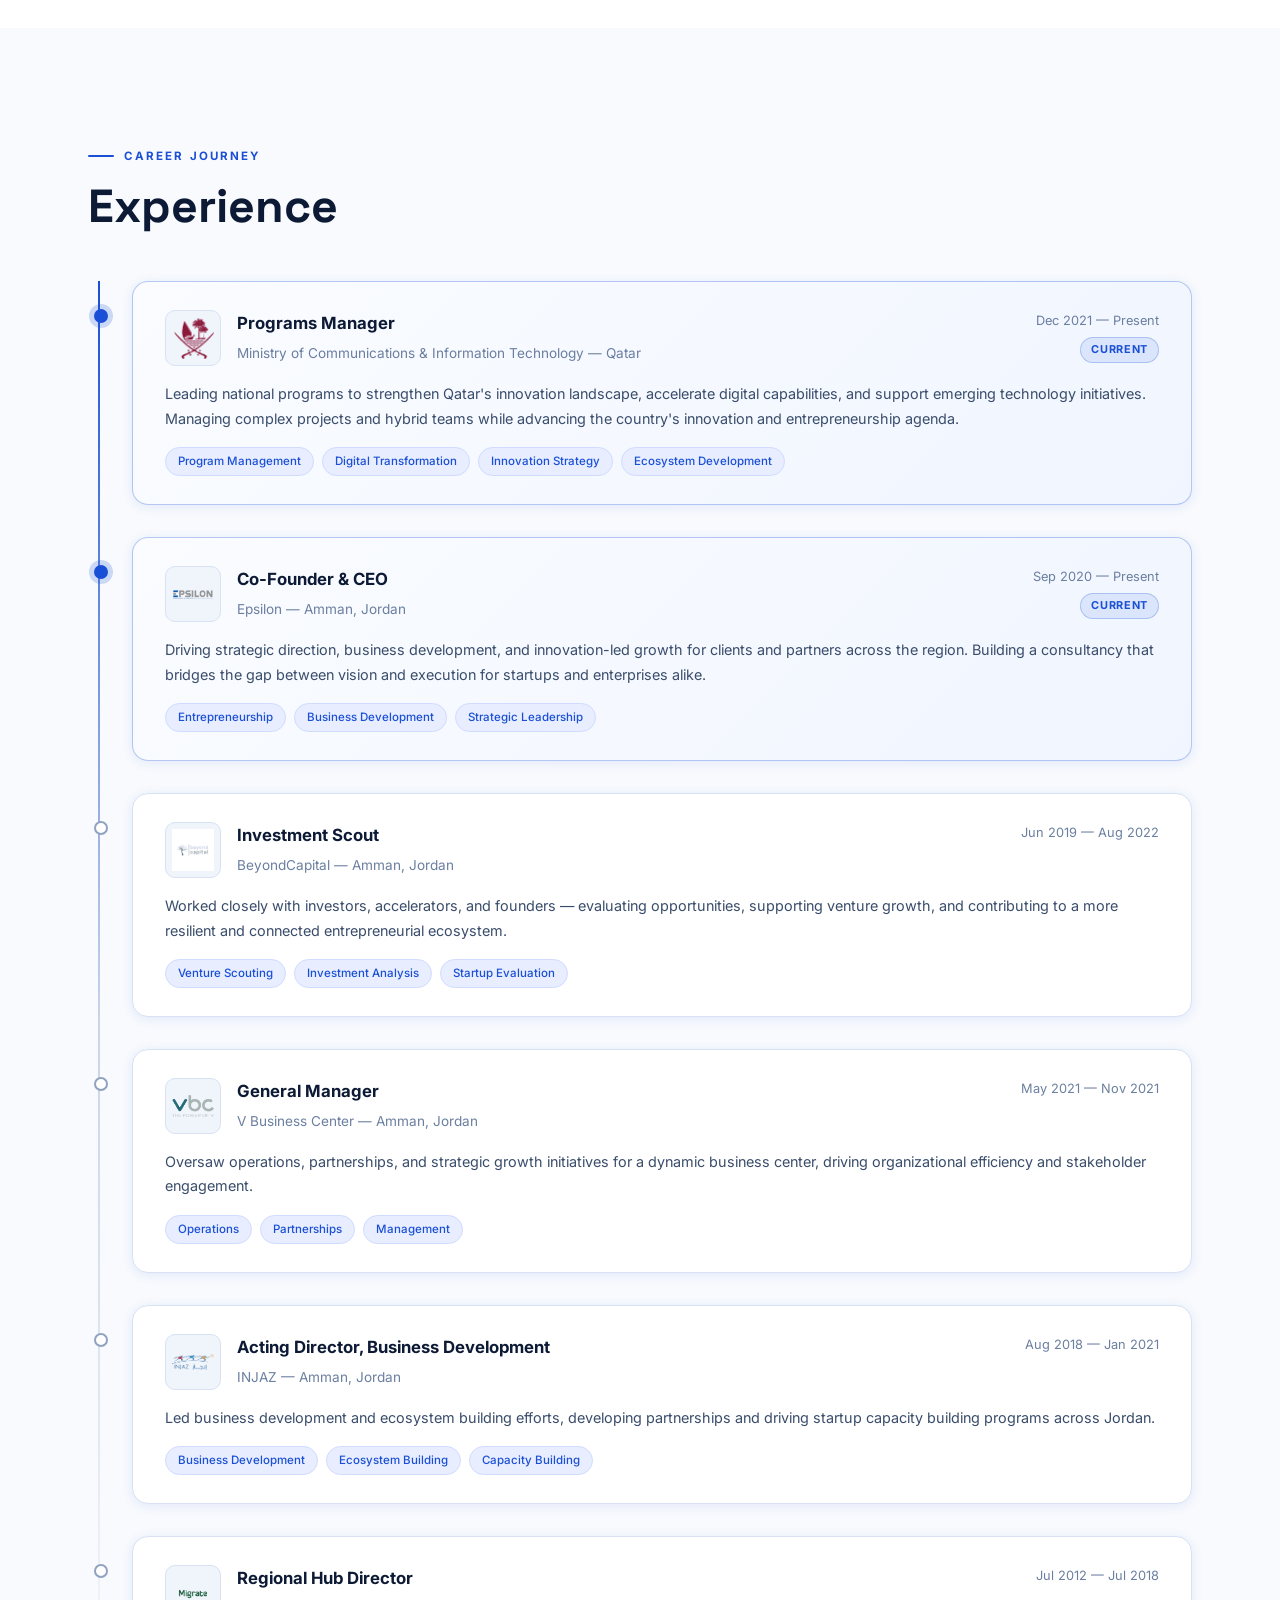
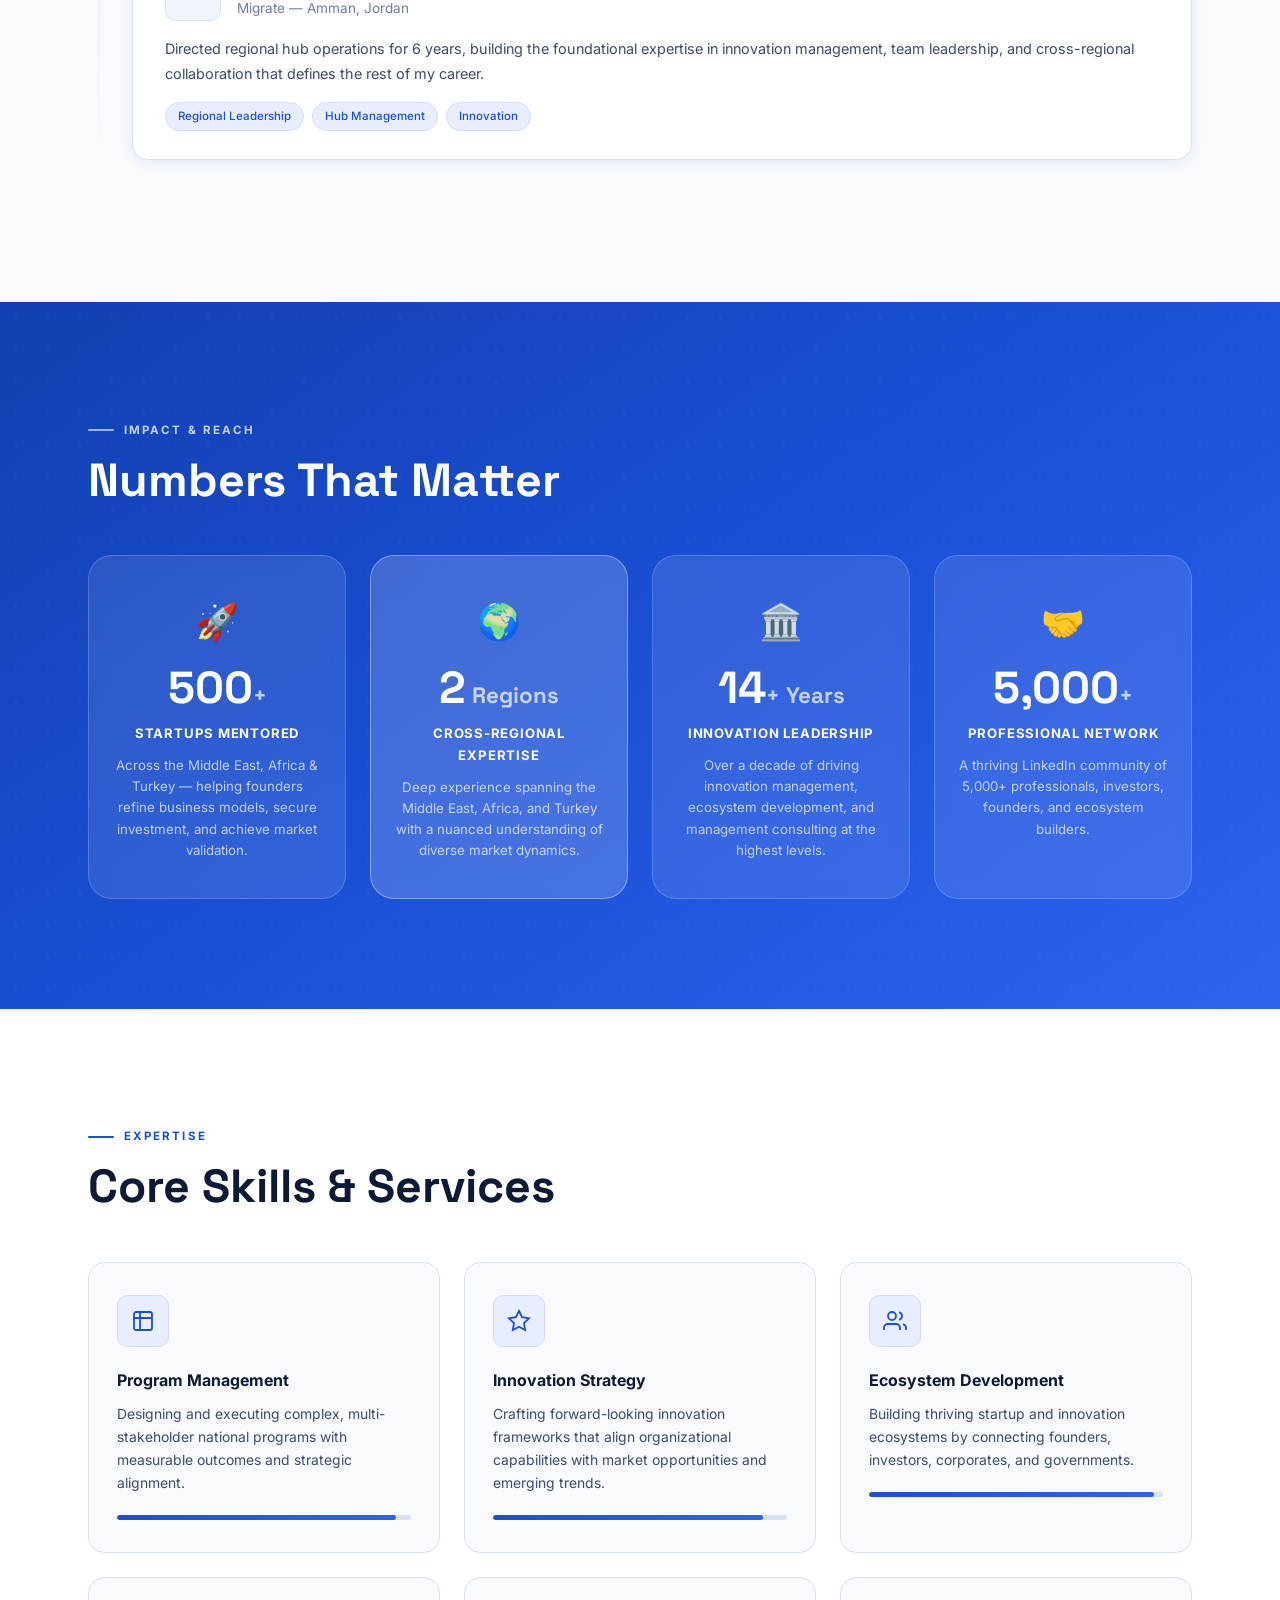
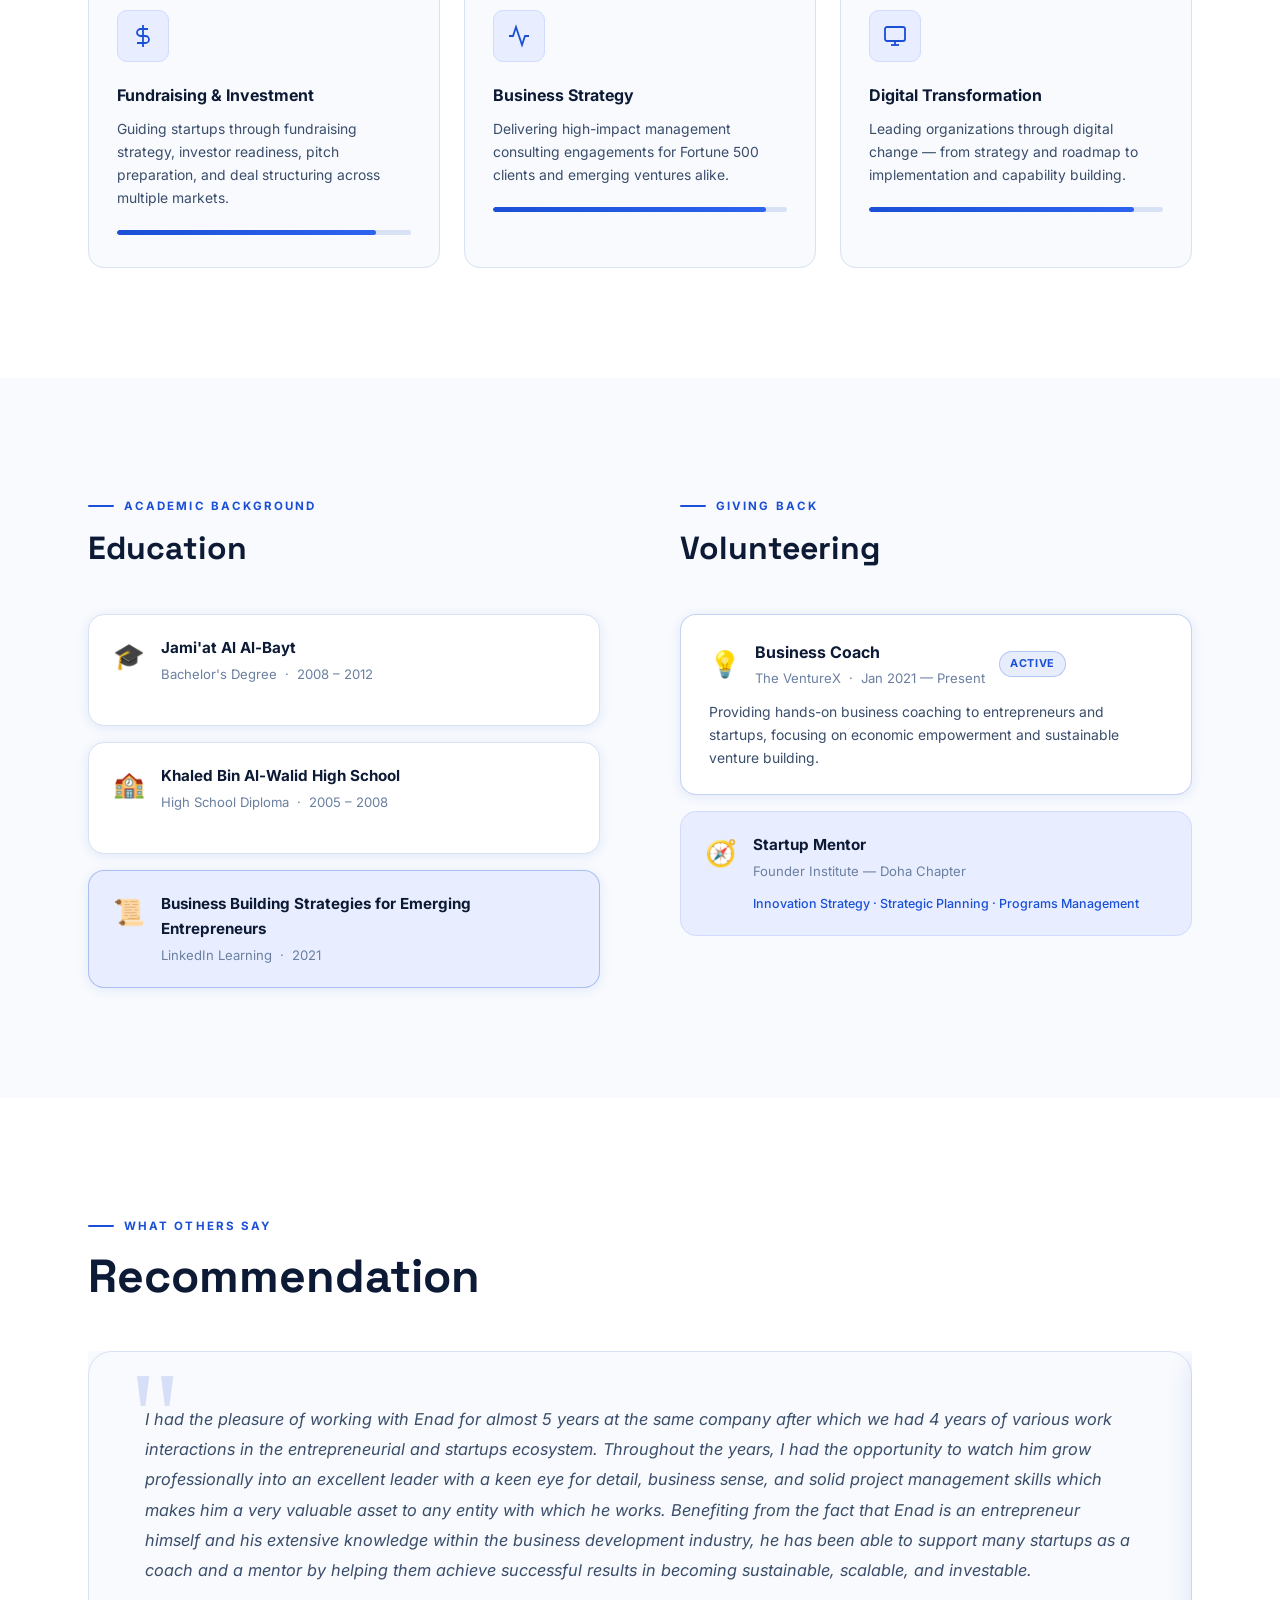
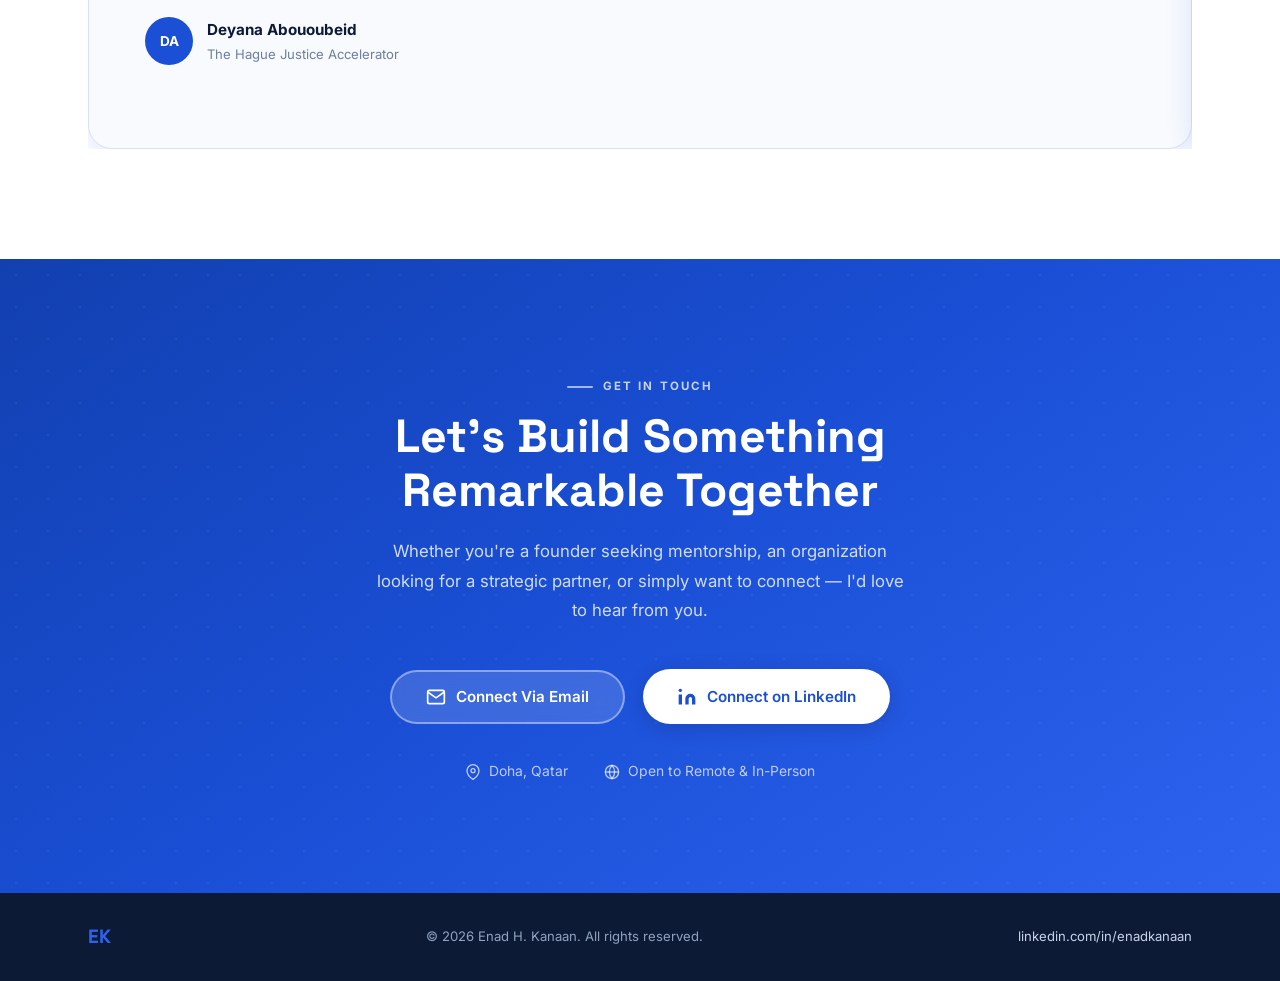
==== commit 4f326f5a: "Rename index (2).html to index.html" ====
--- a/index.html
+++ b/index.html
@@ -21,23 +21,23 @@
   <meta name="twitter:title" content="Enad H. Kanaan — Innovation Leader">
   <meta name="twitter:description" content="Innovation strategist, program manager, and startup ecosystem builder based in Doha, Qatar.">
   <meta name="twitter:image" content="https://enadkanaan.com/Headshot.png">  
+  <!-- Microsoft Clarity -->
   <script type="text/javascript">
     (function(c,l,a,r,i,t,y){
-        c[a]=c[a]||function(){(c[a].q=c[a].q||[]).push(arguments)};
-        t=l.createElement(r);t.async=1;t.src="https://www.clarity.ms/tag/"+i;
-        y=l.getElementsByTagName(r)[0];y.parentNode.insertBefore(t,y);
+      c[a]=c[a]||function(){(c[a].q=c[a].q||[]).push(arguments)};
+      t=l.createElement(r);t.async=1;t.src="https://www.clarity.ms/tag/"+i;
+      y=l.getElementsByTagName(r)[0];y.parentNode.insertBefore(t,y);
     })(window, document, "clarity", "script", "x38htsimf8");
-
-    <!-- Google tag (gtag.js) -->
-<script async src="https://www.googletagmanager.com/gtag/js?id=G-P5L3V31QNC"></script>
-<script>
-  window.dataLayer = window.dataLayer || [];
-  function gtag(){dataLayer.push(arguments);}
-  gtag('js', new Date());
-
-  gtag('config', 'G-P5L3V31QNC');
-</script>
-</script>
+  </script>
+
+  <!-- Google tag (gtag.js) -->
+  <script async src="https://www.googletagmanager.com/gtag/js?id=G-P5L3V31QNC"></script>
+  <script>
+    window.dataLayer = window.dataLayer || [];
+    function gtag(){dataLayer.push(arguments);}
+    gtag('js', new Date());
+    gtag('config', 'G-P5L3V31QNC');
+  </script>
 </head>
 <body>
 
@@ -781,7 +781,7 @@
     }
 
     if (testimonialTrack && testimonialCards.length > 1) {
-      setInterval(moveTestimonials, 5000);
+      setInterval(moveTestimonials, 9000);
     }
   </script>
 
